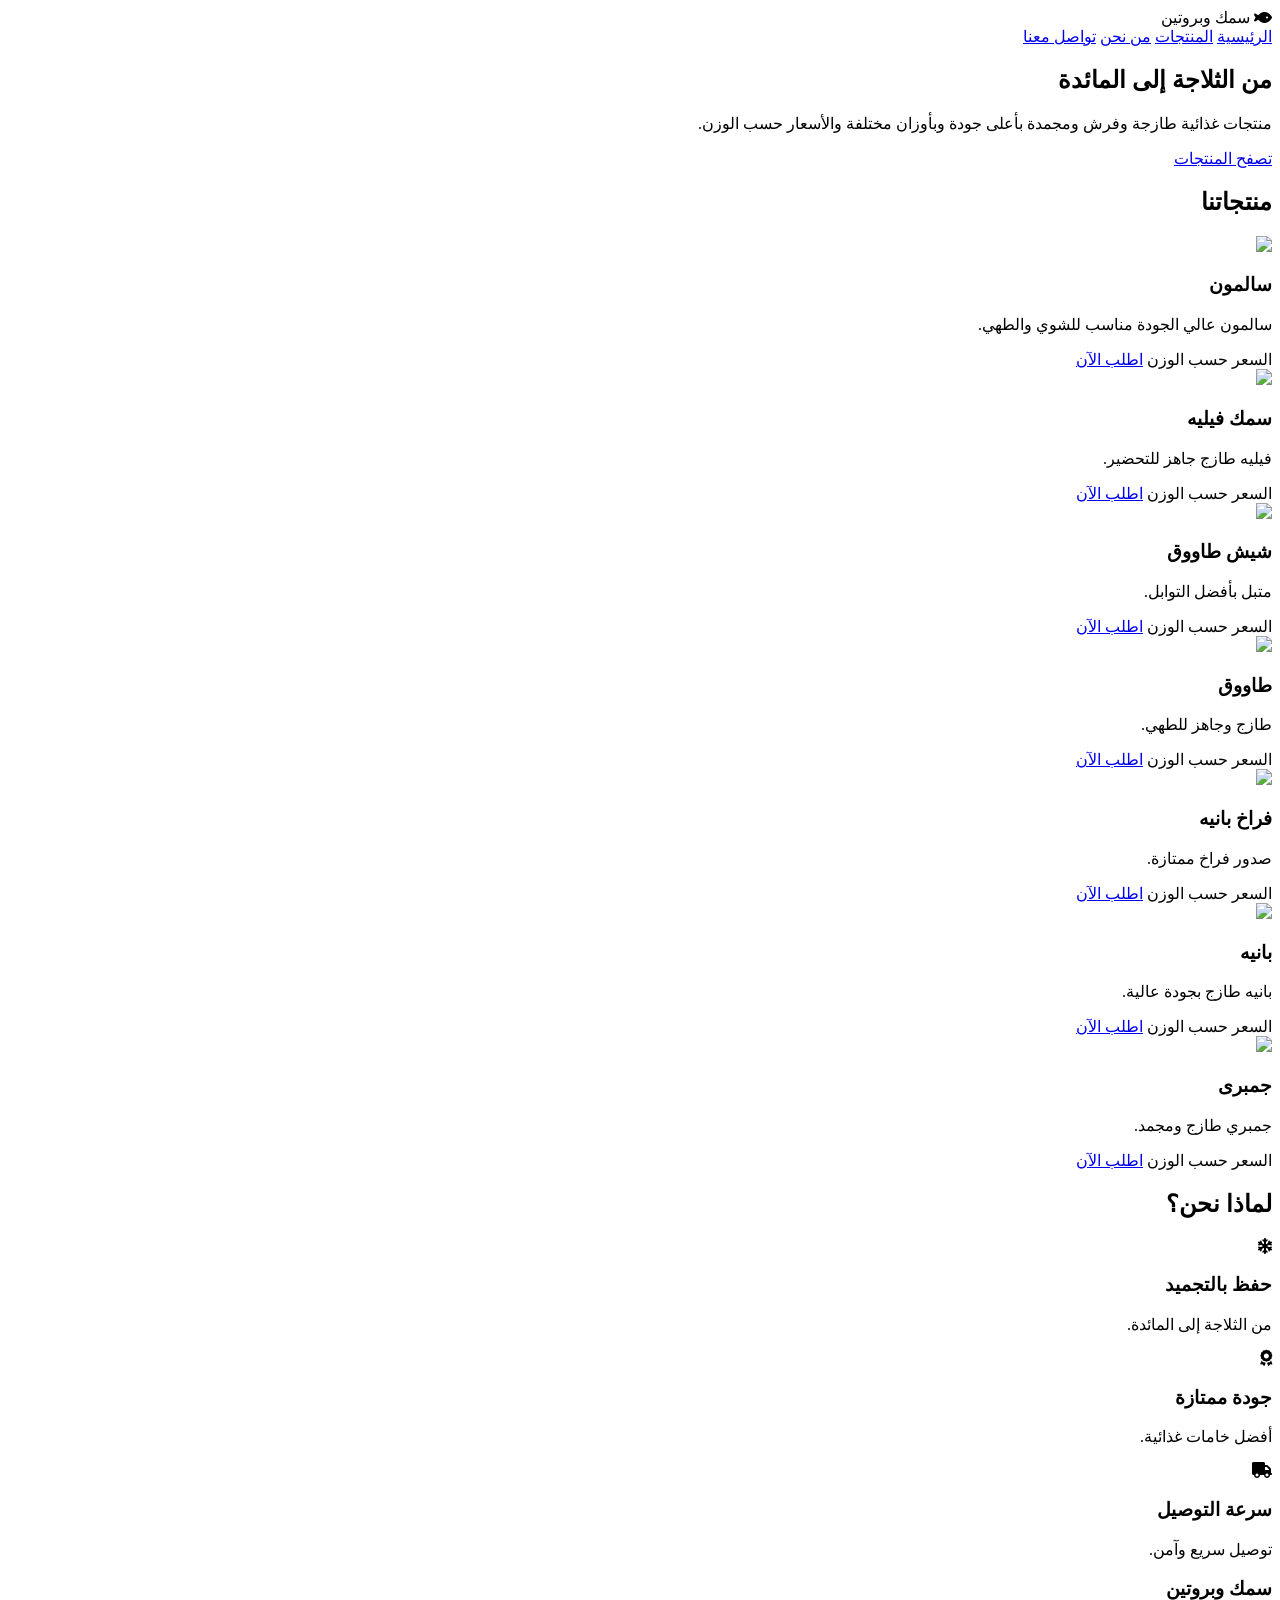
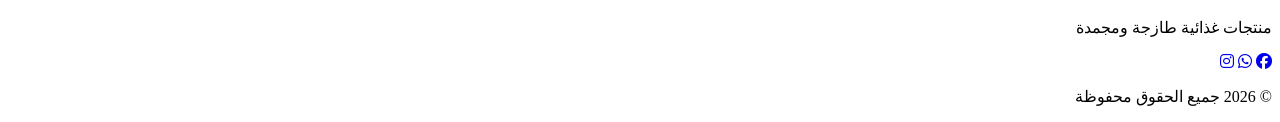
==== index.html @ 117f7e2b "Rename Index.html to index.html" ====
<!DOCTYPE html>
<html lang="ar" dir="rtl">

<head>
    <meta charset="UTF-8">
    <meta name="viewport" content="width=device-width, initial-scale=1.0">
    <title>سمك وبروتين</title>

    <link rel="stylesheet" href="style.css">

    <link rel="preconnect" href="https://fonts.googleapis.com">
    <link href="https://fonts.googleapis.com/css2?family=Cairo:wght@300;400;600;700;800&display=swap" rel="stylesheet">

    <link rel="stylesheet"
        href="https://cdnjs.cloudflare.com/ajax/libs/font-awesome/6.6.0/css/all.min.css">
</head>

<body>

    <!-- Header -->

    <header>

        <div class="logo">
            <i class="fa-solid fa-fish"></i>
            <span>سمك وبروتين</span>
        </div>

        <nav>

            <a href="#">الرئيسية</a>

            <a href="#products">المنتجات</a>

            <a href="#about">من نحن</a>

            <a href="#contact">تواصل معنا</a>

        </nav>

    </header>


    <!-- Hero -->

    <section class="hero">

        <div class="overlay">

            <h1>من الثلاجة إلى المائدة</h1>

            <p>

                منتجات غذائية طازجة وفرش ومجمدة بأعلى جودة
                وبأوزان مختلفة والأسعار حسب الوزن.

            </p>

            <a href="#products" class="btn">

                تصفح المنتجات

            </a>

        </div>

    </section>



    <!-- Products -->

    <section class="products" id="products">

        <h2>

            منتجاتنا

        </h2>

        <div class="cards">

            <div class="card">

                <img src="images/سالمون.jpg">

                <h3>سالمون</h3>

                <p>

                    سالمون عالي الجودة مناسب للشوي والطهي.

                </p>

                <span>السعر حسب الوزن</span>

                <a href="#" class="order">

                    اطلب الآن

                </a>

            </div>

            <div class="card">

                <img src="images/سمك فيليه.jpg">

                <h3>سمك فيليه</h3>

                <p>

                    فيليه طازج جاهز للتحضير.

                </p>

                <span>السعر حسب الوزن</span>

                <a href="#" class="order">

                    اطلب الآن

                </a>

            </div>

            <div class="card">

                <img src="images/شيش طاووق.jpg">

                <h3>شيش طاووق</h3>

                <p>

                    متبل بأفضل التوابل.

                </p>

                <span>السعر حسب الوزن</span>

                <a href="#" class="order">

                    اطلب الآن

                </a>

            </div>

            <div class="card">

                <img src="images/طاووق.jpg">

                <h3>طاووق</h3>

                <p>

                    طازج وجاهز للطهي.

                </p>

                <span>السعر حسب الوزن</span>

                <a href="#" class="order">

                    اطلب الآن

                </a>

            </div>

            <div class="card">

                <img src="images/فراخ بانيه.jpg">

                <h3>فراخ بانيه</h3>

                <p>

                    صدور فراخ ممتازة.

                </p>

                <span>السعر حسب الوزن</span>

                <a href="#" class="order">

                    اطلب الآن

                </a>

            </div>

            <div class="card">

                <img src="images/بانيه.jpg">

                <h3>بانيه</h3>

                <p>

                    بانيه طازج بجودة عالية.

                </p>

                <span>السعر حسب الوزن</span>

                <a href="#" class="order">

                    اطلب الآن

                </a>

            </div>

            <div class="card">

                <img src="images/جمبرى.jpg">

                <h3>جمبرى</h3>

                <p>

                    جمبري طازج ومجمد.

                </p>

                <span>السعر حسب الوزن</span>

                <a href="#" class="order">

                    اطلب الآن

                </a>

            </div>

        </div>

    </section>


    <!-- About -->

    <section id="about" class="about">

        <h2>

            لماذا نحن؟

        </h2>

        <div class="features">

            <div>

                <i class="fa-solid fa-snowflake"></i>

                <h3>

                    حفظ بالتجميد

                </h3>

                <p>

                    من الثلاجة إلى المائدة.

                </p>

            </div>

            <div>

                <i class="fa-solid fa-award"></i>

                <h3>

                    جودة ممتازة

                </h3>

                <p>

                    أفضل خامات غذائية.

                </p>

            </div>

            <div>

                <i class="fa-solid fa-truck"></i>

                <h3>

                    سرعة التوصيل

                </h3>

                <p>

                    توصيل سريع وآمن.

                </p>

            </div>

        </div>

    </section>



    <!-- Footer -->

    <footer id="contact">

        <h3>

            سمك وبروتين

        </h3>

        <p>

            منتجات غذائية طازجة ومجمدة

        </p>

        <div class="social">

            <a href="#"><i class="fab fa-facebook"></i></a>

            <a href="#"><i class="fab fa-whatsapp"></i></a>

            <a href="#"><i class="fab fa-instagram"></i></a>

        </div>

        <p>

            © 2026 جميع الحقوق محفوظة

        </p>

    </footer>

    <script src="script.js"></script>

</body>

</html>
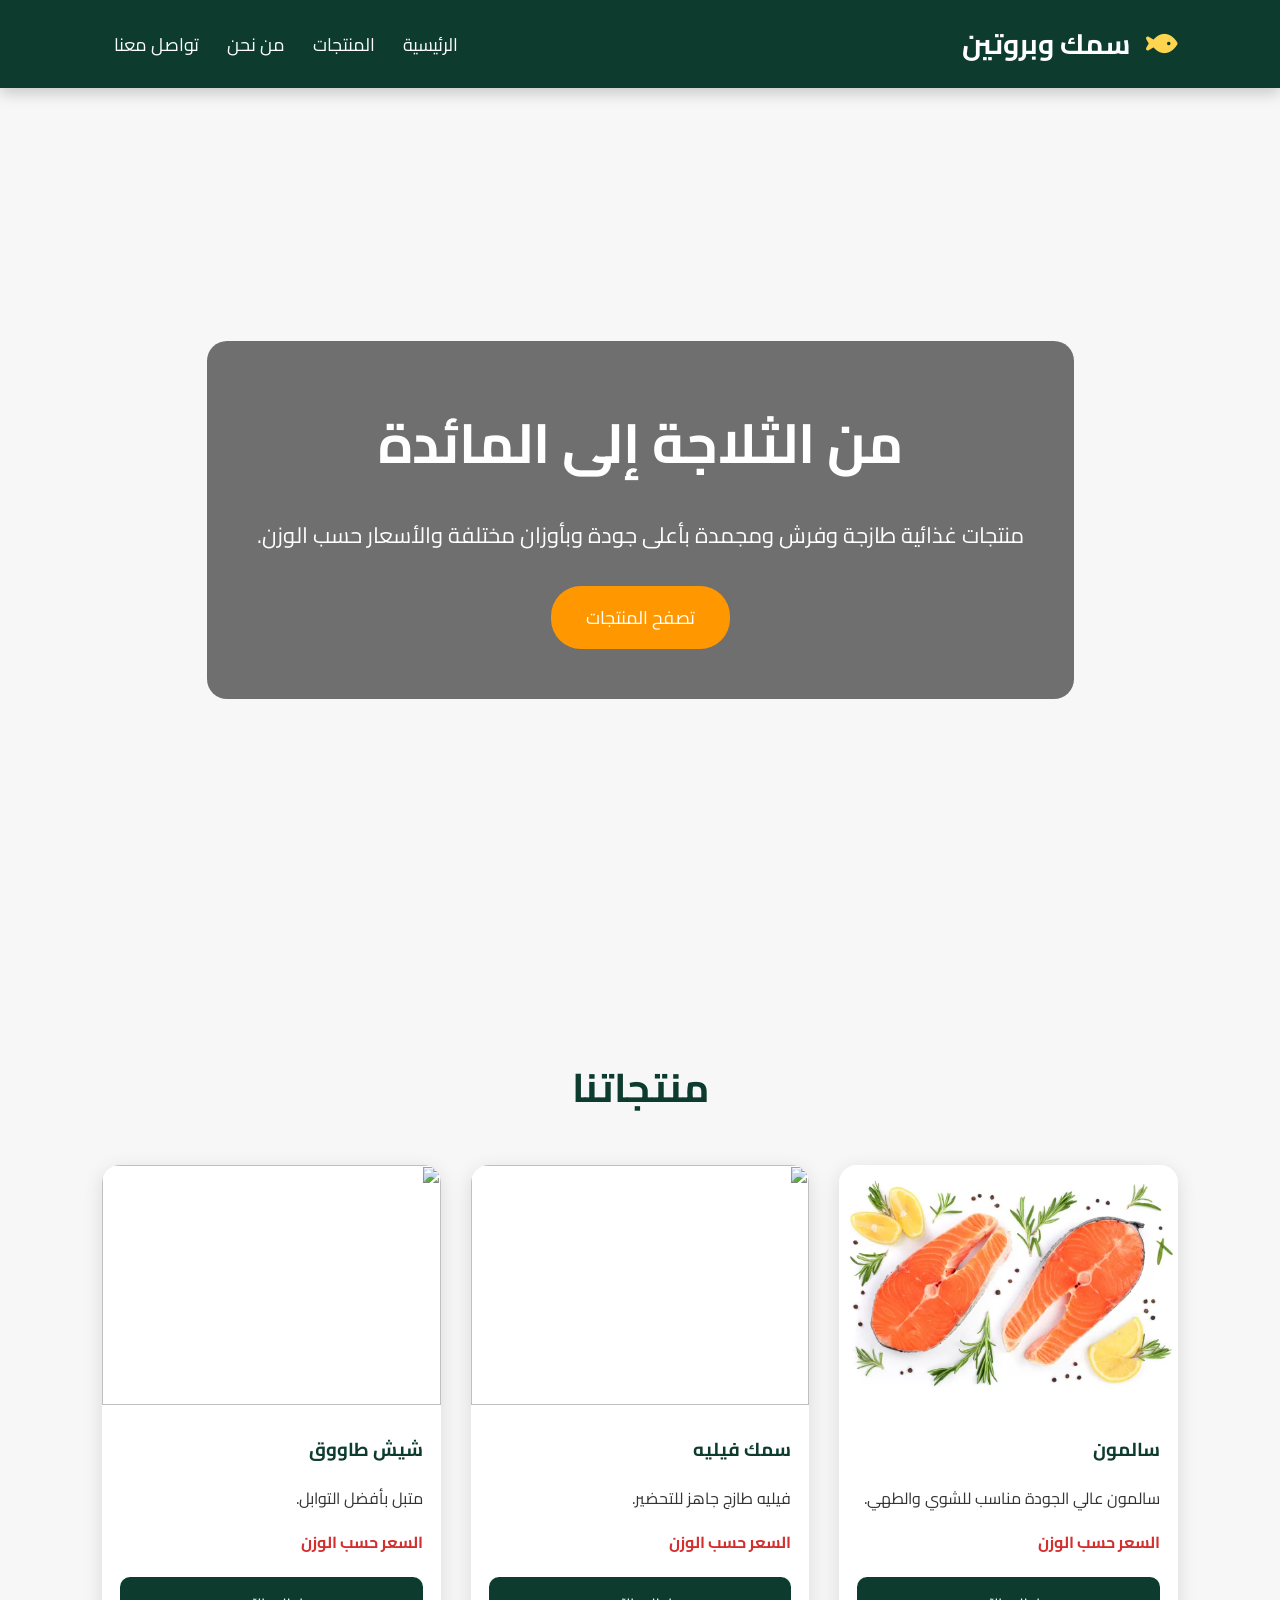
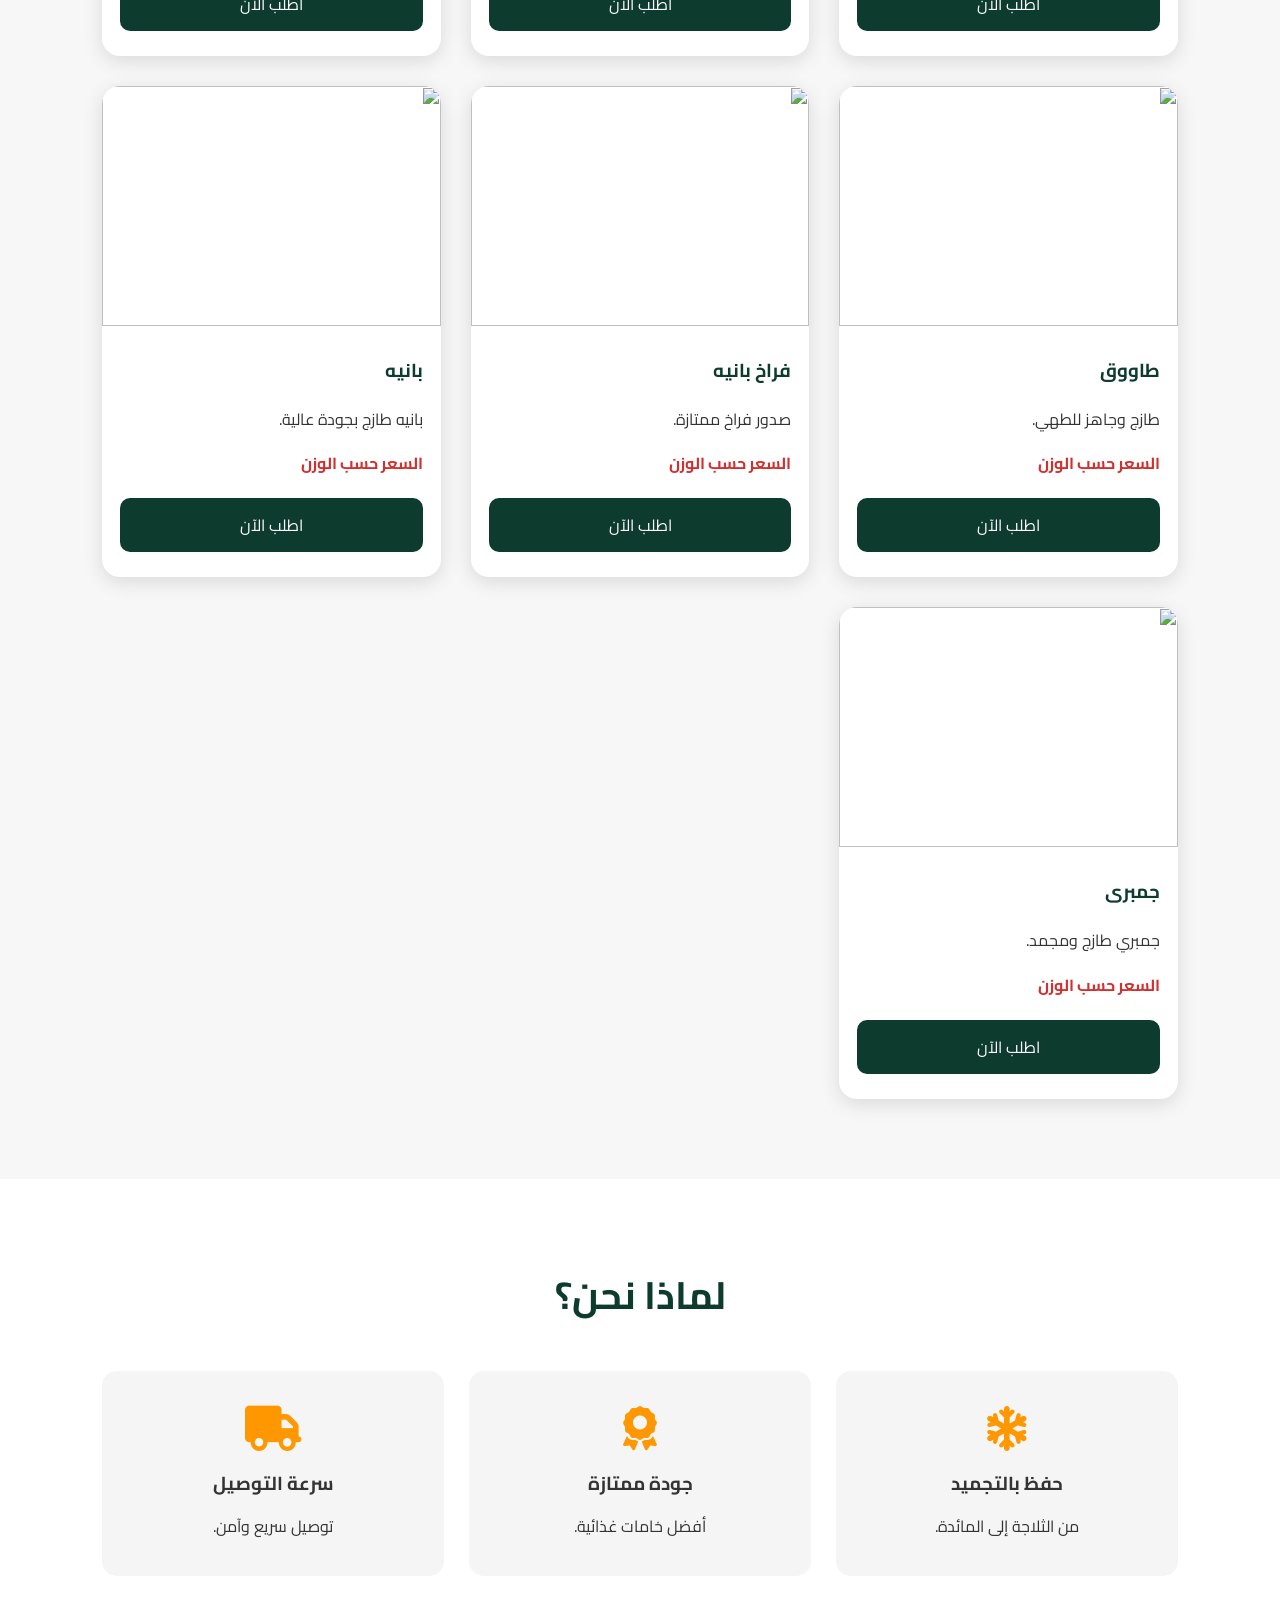
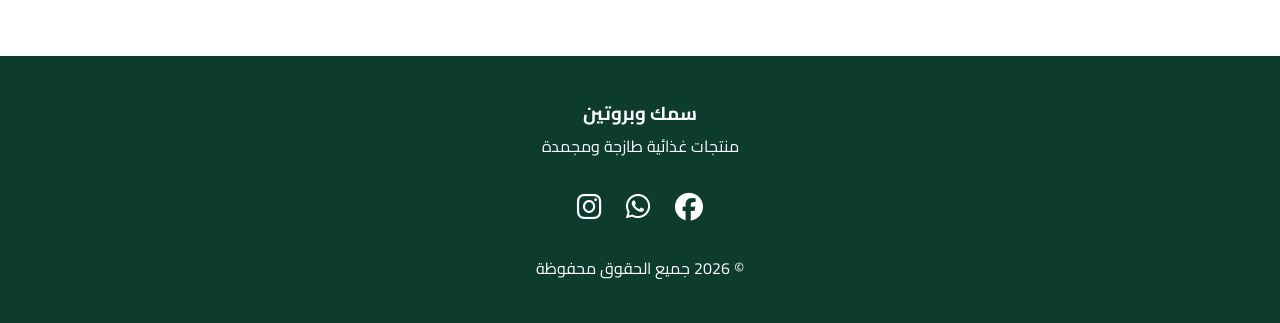
==== commit a287d671: "Update index.html" ====
--- a/index.html
+++ b/index.html
@@ -82,7 +82,7 @@
 
             <div class="card">
 
-                <img src="images/سالمون.jpg">
+               <img src="salmon.webp" alt="سالمون">
 
                 <h3>سالمون</h3>
 
--- a/style.css
+++ b/style.css
@@ -0,0 +1,255 @@
+/* ===== Google Font ===== */
+*{
+    margin:0;
+    padding:0;
+    box-sizing:border-box;
+    scroll-behavior:smooth;
+}
+
+body{
+    font-family:'Cairo',sans-serif;
+    background:#f7f7f7;
+    color:#333;
+}
+
+/* Header */
+
+header{
+    position:fixed;
+    top:0;
+    right:0;
+    width:100%;
+    background:#0d3b2e;
+    color:#fff;
+    display:flex;
+    justify-content:space-between;
+    align-items:center;
+    padding:18px 8%;
+    z-index:1000;
+    box-shadow:0 5px 15px rgba(0,0,0,.2);
+}
+
+.logo{
+    font-size:28px;
+    font-weight:bold;
+}
+
+.logo i{
+    color:#FFD54F;
+    margin-left:10px;
+}
+
+nav a{
+    color:#fff;
+    text-decoration:none;
+    margin:0 12px;
+    transition:.3s;
+    font-size:18px;
+}
+
+nav a:hover{
+    color:#FFD54F;
+}
+
+/* Hero */
+
+.hero{
+    height:100vh;
+    background:url("images/banner.jpg") center center/cover no-repeat;
+    display:flex;
+    justify-content:center;
+    align-items:center;
+    text-align:center;
+    margin-top:70px;
+}
+
+.overlay{
+    background:rgba(0,0,0,.55);
+    padding:50px;
+    border-radius:20px;
+    color:white;
+}
+
+.overlay h1{
+    font-size:55px;
+    margin-bottom:20px;
+}
+
+.overlay p{
+    font-size:22px;
+    margin-bottom:30px;
+}
+
+.btn{
+    display:inline-block;
+    background:#ff9800;
+    color:#fff;
+    text-decoration:none;
+    padding:15px 35px;
+    border-radius:30px;
+    font-size:18px;
+    transition:.3s;
+}
+
+.btn:hover{
+    background:#e68900;
+}
+
+/* Products */
+
+.products{
+    padding:80px 8%;
+}
+
+.products h2{
+    text-align:center;
+    font-size:40px;
+    color:#0d3b2e;
+    margin-bottom:40px;
+}
+
+.cards{
+    display:grid;
+    grid-template-columns:repeat(auto-fit,minmax(270px,1fr));
+    gap:30px;
+}
+
+.card{
+    background:#fff;
+    border-radius:18px;
+    overflow:hidden;
+    box-shadow:0 5px 20px rgba(0,0,0,.12);
+    transition:.4s;
+}
+
+.card:hover{
+    transform:translateY(-10px);
+}
+
+.card img{
+    width:100%;
+    height:240px;
+    object-fit:cover;
+}
+
+.card h3{
+    margin:18px;
+    color:#0d3b2e;
+}
+
+.card p{
+    margin:0 18px 15px;
+    line-height:1.7;
+}
+
+.card span{
+    display:block;
+    color:#d32f2f;
+    font-weight:bold;
+    margin:0 18px 20px;
+}
+
+.order{
+    display:block;
+    margin:0 18px 25px;
+    background:#0d3b2e;
+    color:#fff;
+    text-align:center;
+    padding:12px;
+    border-radius:10px;
+    text-decoration:none;
+    transition:.3s;
+}
+
+.order:hover{
+    background:#145942;
+}
+
+/* About */
+
+.about{
+    background:#ffffff;
+    padding:80px 8%;
+}
+
+.about h2{
+    text-align:center;
+    color:#0d3b2e;
+    font-size:38px;
+    margin-bottom:40px;
+}
+
+.features{
+    display:grid;
+    grid-template-columns:repeat(auto-fit,minmax(250px,1fr));
+    gap:25px;
+}
+
+.features div{
+    background:#f5f5f5;
+    padding:35px;
+    border-radius:15px;
+    text-align:center;
+}
+
+.features i{
+    font-size:45px;
+    color:#ff9800;
+    margin-bottom:15px;
+}
+
+.features h3{
+    margin-bottom:10px;
+}
+
+/* Footer */
+
+footer{
+    background:#0d3b2e;
+    color:white;
+    text-align:center;
+    padding:40px 20px;
+}
+
+.social{
+    margin:20px 0;
+}
+
+.social a{
+    color:white;
+    font-size:28px;
+    margin:0 10px;
+    transition:.3s;
+}
+
+.social a:hover{
+    color:#FFD54F;
+}
+
+/* Responsive */
+
+@media(max-width:768px){
+
+header{
+    flex-direction:column;
+    gap:15px;
+}
+
+.overlay h1{
+    font-size:34px;
+}
+
+.overlay p{
+    font-size:18px;
+}
+
+nav{
+    text-align:center;
+}
+
+nav a{
+    display:inline-block;
+    margin:8px;
+}
+
+}
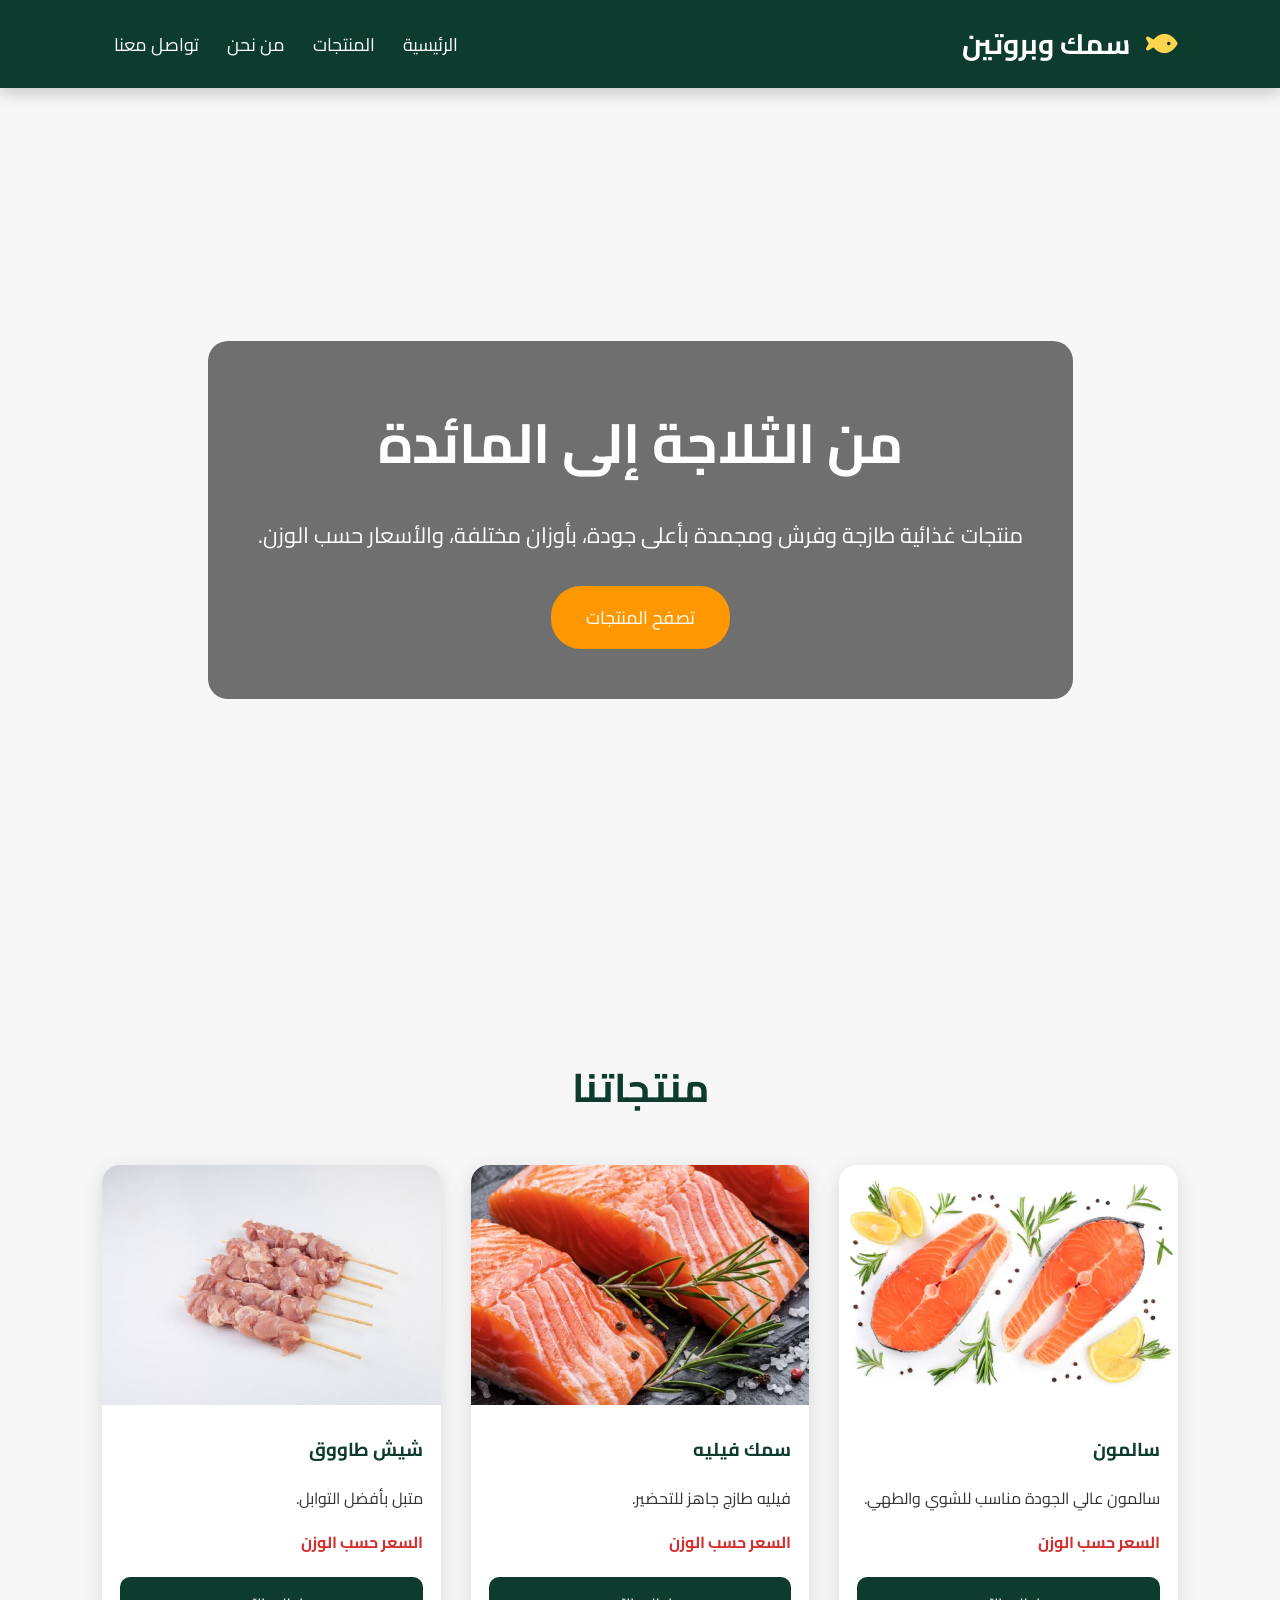
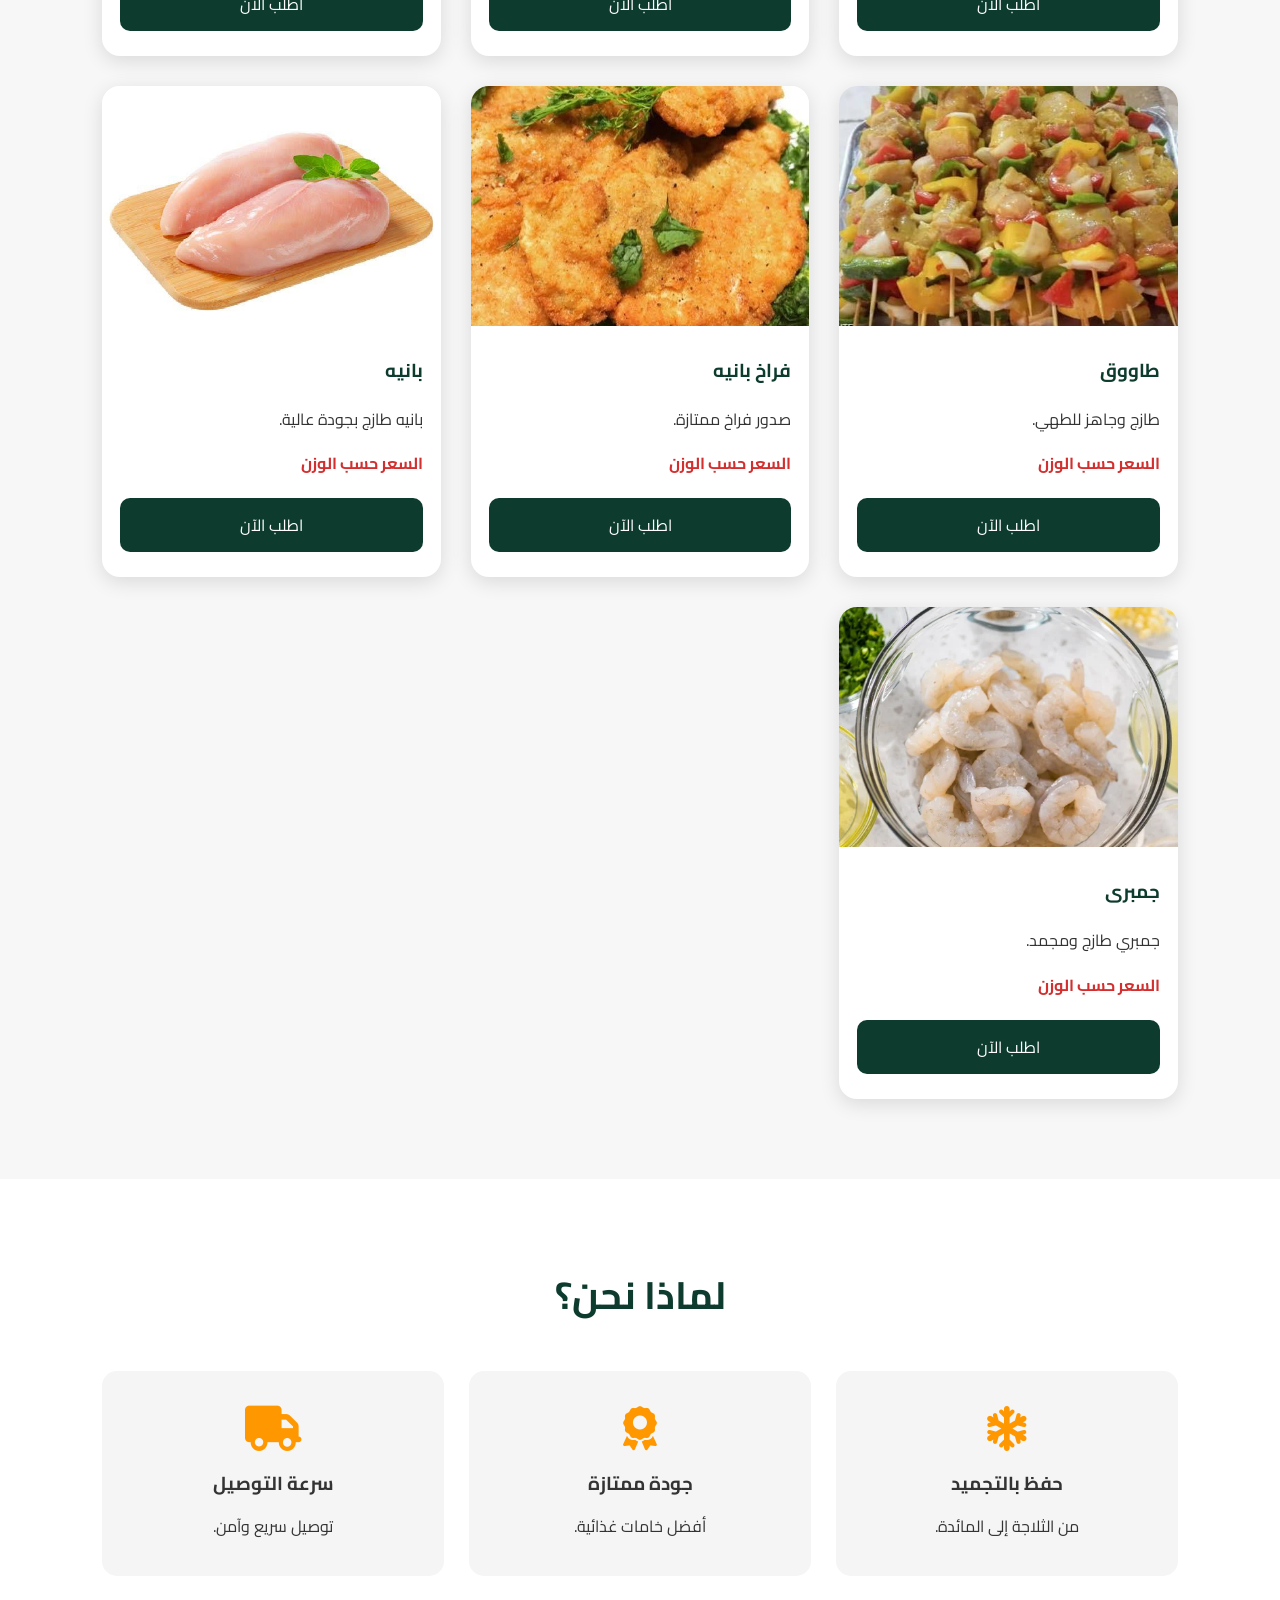
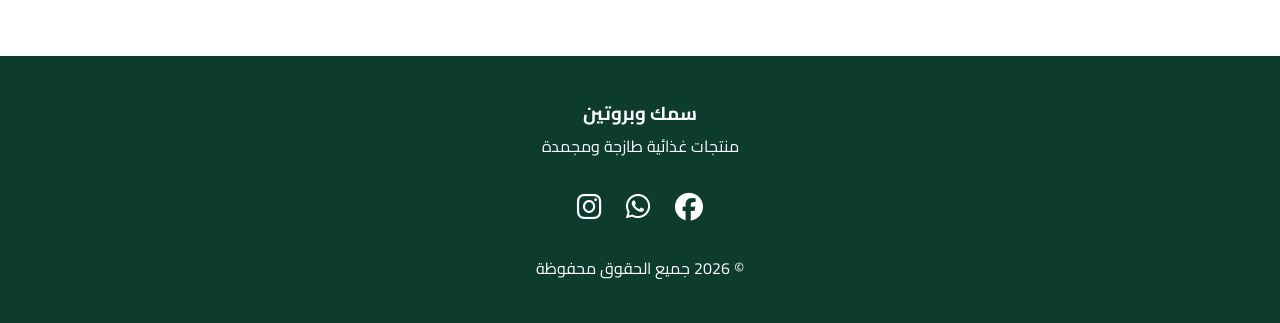
==== commit 9c0db4cb: "Rename Index.html.txt to index.html" ====
--- a/index.html
+++ b/index.html
@@ -17,336 +17,152 @@
 
 <body>
 
-    <!-- Header -->
+<header>
 
-    <header>
+    <div class="logo">
+        <i class="fa-solid fa-fish"></i>
+        <span>سمك وبروتين</span>
+    </div>
 
-        <div class="logo">
-            <i class="fa-solid fa-fish"></i>
-            <span>سمك وبروتين</span>
+    <nav>
+        <a href="#">الرئيسية</a>
+        <a href="#products">المنتجات</a>
+        <a href="#about">من نحن</a>
+        <a href="#contact">تواصل معنا</a>
+    </nav>
+
+</header>
+
+<section class="hero">
+
+    <div class="overlay">
+
+        <h1>من الثلاجة إلى المائدة</h1>
+
+        <p>
+            منتجات غذائية طازجة وفرش ومجمدة بأعلى جودة،
+            بأوزان مختلفة، والأسعار حسب الوزن.
+        </p>
+
+        <a href="#products" class="btn">
+            تصفح المنتجات
+        </a>
+
+    </div>
+
+</section>
+
+<section class="products" id="products">
+
+    <h2>منتجاتنا</h2>
+
+    <div class="cards">
+
+        <div class="card">
+            <img src="salmon.webp" alt="سالمون">
+            <h3>سالمون</h3>
+            <p>سالمون عالي الجودة مناسب للشوي والطهي.</p>
+            <span>السعر حسب الوزن</span>
+            <a href="#" class="order">اطلب الآن</a>
         </div>
 
-        <nav>
-
-            <a href="#">الرئيسية</a>
-
-            <a href="#products">المنتجات</a>
-
-            <a href="#about">من نحن</a>
-
-            <a href="#contact">تواصل معنا</a>
-
-        </nav>
-
-    </header>
-
-
-    <!-- Hero -->
-
-    <section class="hero">
-
-        <div class="overlay">
-
-            <h1>من الثلاجة إلى المائدة</h1>
-
-            <p>
-
-                منتجات غذائية طازجة وفرش ومجمدة بأعلى جودة
-                وبأوزان مختلفة والأسعار حسب الوزن.
-
-            </p>
-
-            <a href="#products" class="btn">
-
-                تصفح المنتجات
-
-            </a>
-
+        <div class="card">
+            <img src="fish-fillet.webp" alt="سمك فيليه">
+            <h3>سمك فيليه</h3>
+            <p>فيليه طازج جاهز للتحضير.</p>
+            <span>السعر حسب الوزن</span>
+            <a href="#" class="order">اطلب الآن</a>
         </div>
 
-    </section>
-
-
-
-    <!-- Products -->
-
-    <section class="products" id="products">
-
-        <h2>
-
-            منتجاتنا
-
-        </h2>
-
-        <div class="cards">
-
-            <div class="card">
-
-               <img src="salmon.webp" alt="سالمون">
-
-                <h3>سالمون</h3>
-
-                <p>
-
-                    سالمون عالي الجودة مناسب للشوي والطهي.
-
-                </p>
-
-                <span>السعر حسب الوزن</span>
-
-                <a href="#" class="order">
-
-                    اطلب الآن
-
-                </a>
-
-            </div>
-
-            <div class="card">
-
-                <img src="images/سمك فيليه.jpg">
-
-                <h3>سمك فيليه</h3>
-
-                <p>
-
-                    فيليه طازج جاهز للتحضير.
-
-                </p>
-
-                <span>السعر حسب الوزن</span>
-
-                <a href="#" class="order">
-
-                    اطلب الآن
-
-                </a>
-
-            </div>
-
-            <div class="card">
-
-                <img src="images/شيش طاووق.jpg">
-
-                <h3>شيش طاووق</h3>
-
-                <p>
-
-                    متبل بأفضل التوابل.
-
-                </p>
-
-                <span>السعر حسب الوزن</span>
-
-                <a href="#" class="order">
-
-                    اطلب الآن
-
-                </a>
-
-            </div>
-
-            <div class="card">
-
-                <img src="images/طاووق.jpg">
-
-                <h3>طاووق</h3>
-
-                <p>
-
-                    طازج وجاهز للطهي.
-
-                </p>
-
-                <span>السعر حسب الوزن</span>
-
-                <a href="#" class="order">
-
-                    اطلب الآن
-
-                </a>
-
-            </div>
-
-            <div class="card">
-
-                <img src="images/فراخ بانيه.jpg">
-
-                <h3>فراخ بانيه</h3>
-
-                <p>
-
-                    صدور فراخ ممتازة.
-
-                </p>
-
-                <span>السعر حسب الوزن</span>
-
-                <a href="#" class="order">
-
-                    اطلب الآن
-
-                </a>
-
-            </div>
-
-            <div class="card">
-
-                <img src="images/بانيه.jpg">
-
-                <h3>بانيه</h3>
-
-                <p>
-
-                    بانيه طازج بجودة عالية.
-
-                </p>
-
-                <span>السعر حسب الوزن</span>
-
-                <a href="#" class="order">
-
-                    اطلب الآن
-
-                </a>
-
-            </div>
-
-            <div class="card">
-
-                <img src="images/جمبرى.jpg">
-
-                <h3>جمبرى</h3>
-
-                <p>
-
-                    جمبري طازج ومجمد.
-
-                </p>
-
-                <span>السعر حسب الوزن</span>
-
-                <a href="#" class="order">
-
-                    اطلب الآن
-
-                </a>
-
-            </div>
-
+        <div class="card">
+            <img src="shish-tawook.jpg" alt="شيش طاووق">
+            <h3>شيش طاووق</h3>
+            <p>متبل بأفضل التوابل.</p>
+            <span>السعر حسب الوزن</span>
+            <a href="#" class="order">اطلب الآن</a>
         </div>
 
-    </section>
-
-
-    <!-- About -->
-
-    <section id="about" class="about">
-
-        <h2>
-
-            لماذا نحن؟
-
-        </h2>
-
-        <div class="features">
-
-            <div>
-
-                <i class="fa-solid fa-snowflake"></i>
-
-                <h3>
-
-                    حفظ بالتجميد
-
-                </h3>
-
-                <p>
-
-                    من الثلاجة إلى المائدة.
-
-                </p>
-
-            </div>
-
-            <div>
-
-                <i class="fa-solid fa-award"></i>
-
-                <h3>
-
-                    جودة ممتازة
-
-                </h3>
-
-                <p>
-
-                    أفضل خامات غذائية.
-
-                </p>
-
-            </div>
-
-            <div>
-
-                <i class="fa-solid fa-truck"></i>
-
-                <h3>
-
-                    سرعة التوصيل
-
-                </h3>
-
-                <p>
-
-                    توصيل سريع وآمن.
-
-                </p>
-
-            </div>
-
+        <div class="card">
+            <img src="tawook.jpeg" alt="طاووق">
+            <h3>طاووق</h3>
+            <p>طازج وجاهز للطهي.</p>
+            <span>السعر حسب الوزن</span>
+            <a href="#" class="order">اطلب الآن</a>
         </div>
 
-    </section>
-
-
-
-    <!-- Footer -->
-
-    <footer id="contact">
-
-        <h3>
-
-            سمك وبروتين
-
-        </h3>
-
-        <p>
-
-            منتجات غذائية طازجة ومجمدة
-
-        </p>
-
-        <div class="social">
-
-            <a href="#"><i class="fab fa-facebook"></i></a>
-
-            <a href="#"><i class="fab fa-whatsapp"></i></a>
-
-            <a href="#"><i class="fab fa-instagram"></i></a>
-
+        <div class="card">
+            <img src="chicken-pane.jpeg" alt="فراخ بانيه">
+            <h3>فراخ بانيه</h3>
+            <p>صدور فراخ ممتازة.</p>
+            <span>السعر حسب الوزن</span>
+            <a href="#" class="order">اطلب الآن</a>
         </div>
 
-        <p>
+        <div class="card">
+            <img src="pane.jpeg" alt="بانيه">
+            <h3>بانيه</h3>
+            <p>بانيه طازج بجودة عالية.</p>
+            <span>السعر حسب الوزن</span>
+            <a href="#" class="order">اطلب الآن</a>
+        </div>
 
-            © 2026 جميع الحقوق محفوظة
+        <div class="card">
+            <img src="shrimp.webp" alt="جمبرى">
+            <h3>جمبرى</h3>
+            <p>جمبري طازج ومجمد.</p>
+            <span>السعر حسب الوزن</span>
+            <a href="#" class="order">اطلب الآن</a>
+        </div>
 
-        </p>
+    </div>
 
-    </footer>
+</section>
 
-    <script src="script.js"></script>
+<section id="about" class="about">
+
+    <h2>لماذا نحن؟</h2>
+
+    <div class="features">
+
+        <div>
+            <i class="fa-solid fa-snowflake"></i>
+            <h3>حفظ بالتجميد</h3>
+            <p>من الثلاجة إلى المائدة.</p>
+        </div>
+
+        <div>
+            <i class="fa-solid fa-award"></i>
+            <h3>جودة ممتازة</h3>
+            <p>أفضل خامات غذائية.</p>
+        </div>
+
+        <div>
+            <i class="fa-solid fa-truck"></i>
+            <h3>سرعة التوصيل</h3>
+            <p>توصيل سريع وآمن.</p>
+        </div>
+
+    </div>
+
+</section>
+
+<footer id="contact">
+
+    <h3>سمك وبروتين</h3>
+
+    <p>منتجات غذائية طازجة ومجمدة</p>
+
+    <div class="social">
+        <a href="#"><i class="fab fa-facebook"></i></a>
+        <a href="#"><i class="fab fa-whatsapp"></i></a>
+        <a href="#"><i class="fab fa-instagram"></i></a>
+    </div>
+
+    <p>© 2026 جميع الحقوق محفوظة</p>
+
+</footer>
+
+<script src="script.js"></script>
 
 </body>
-
 </html>
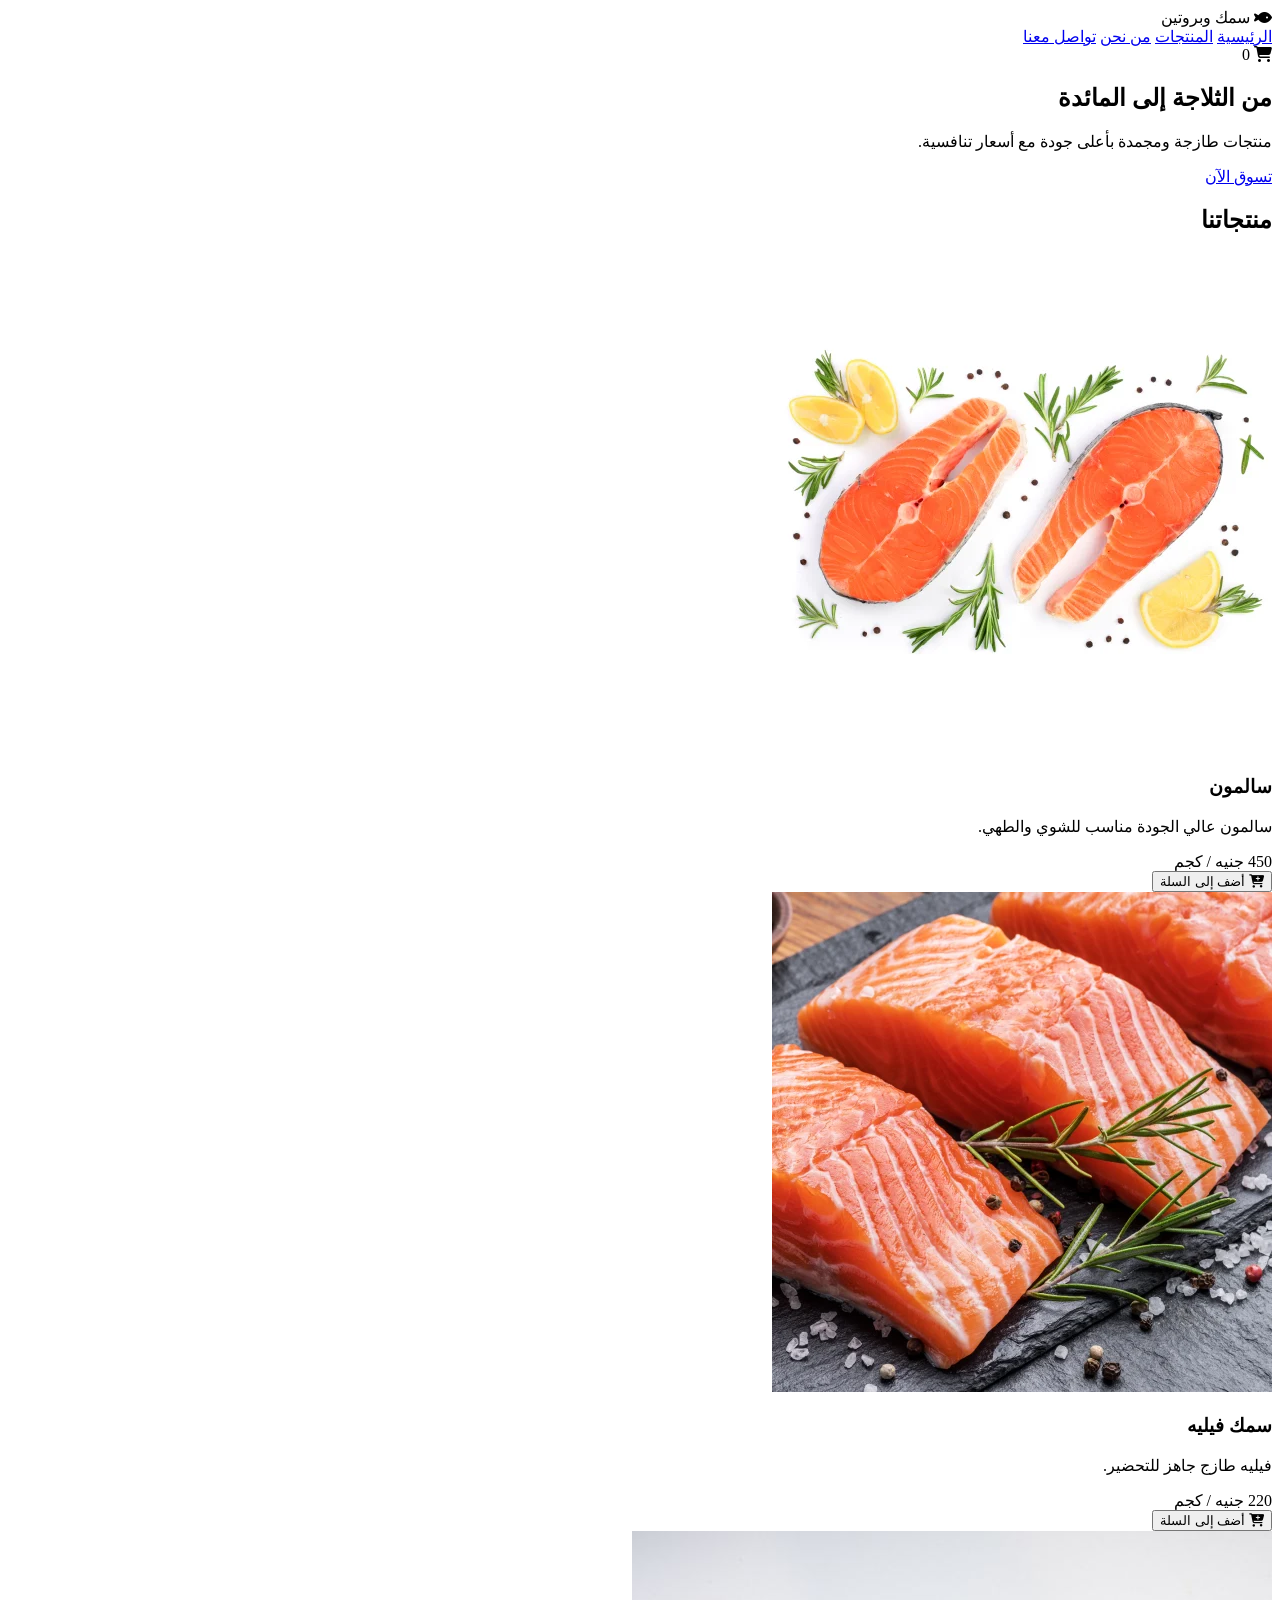
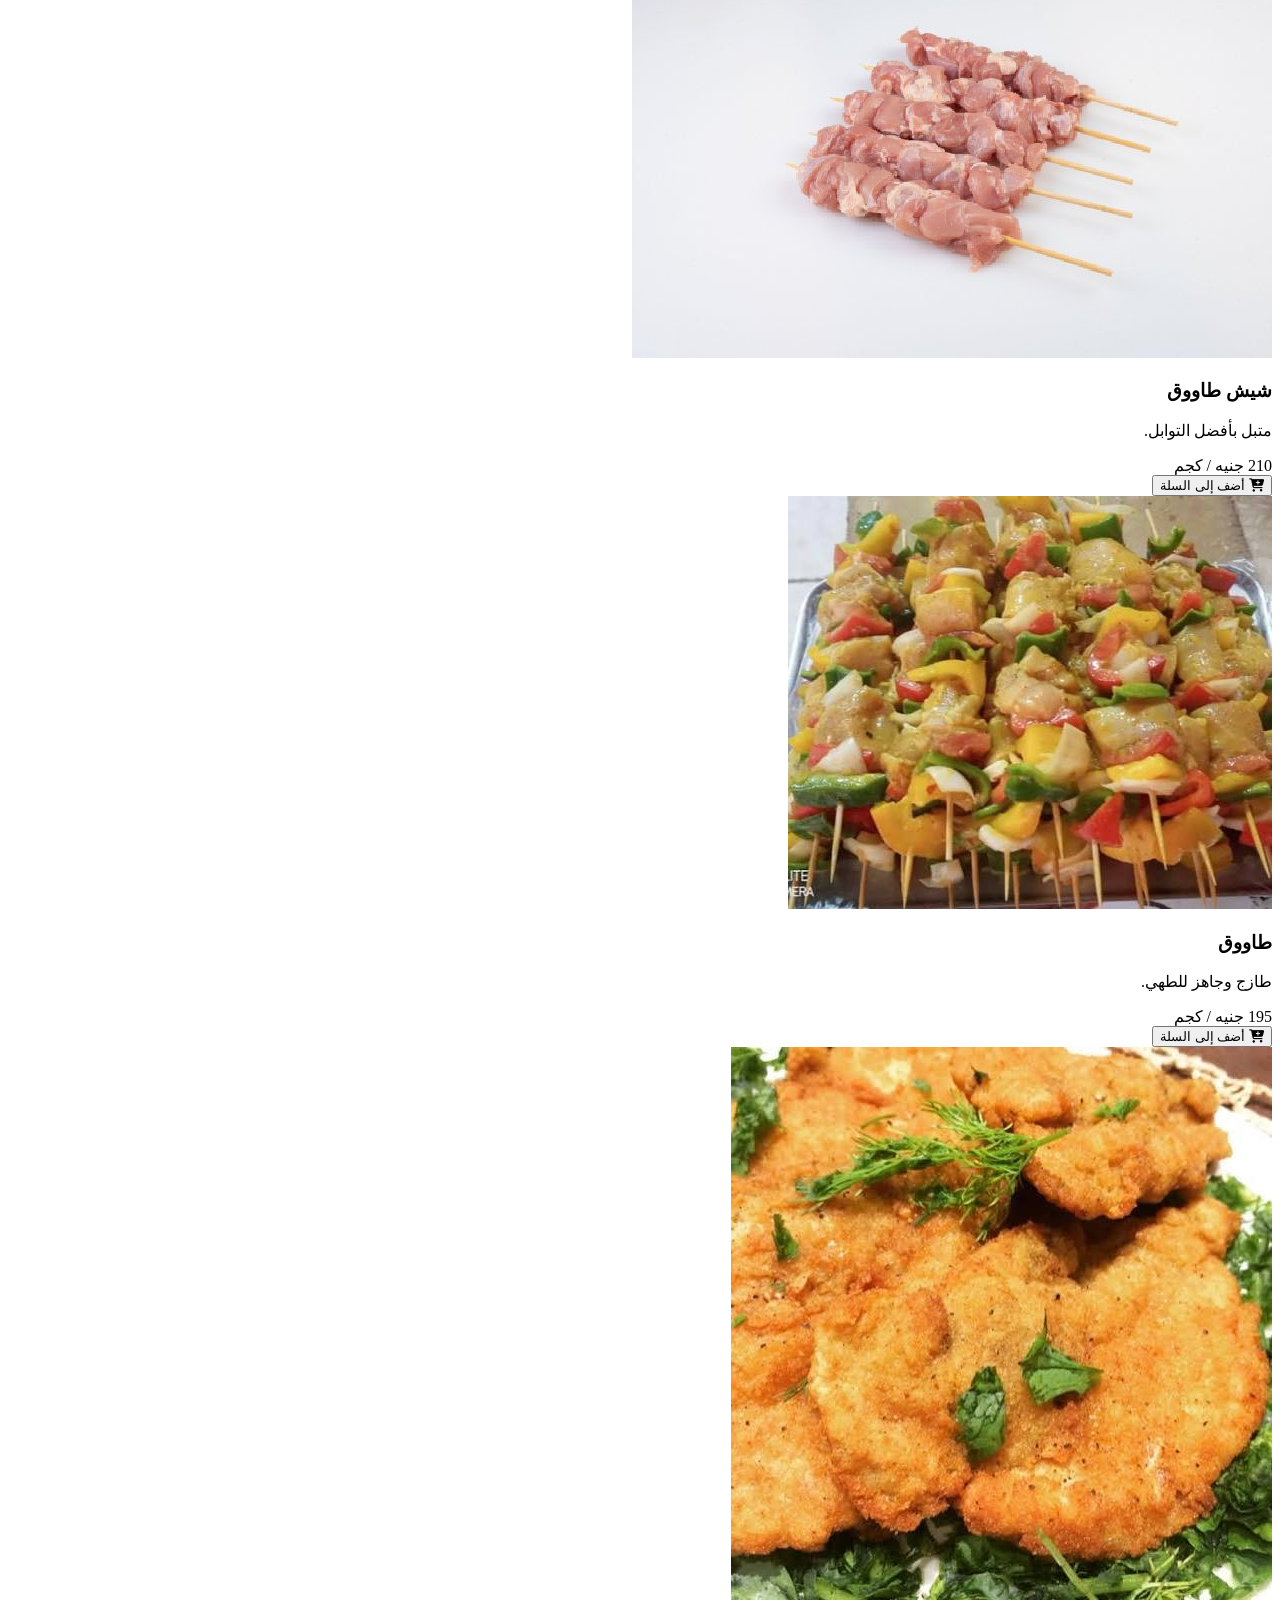
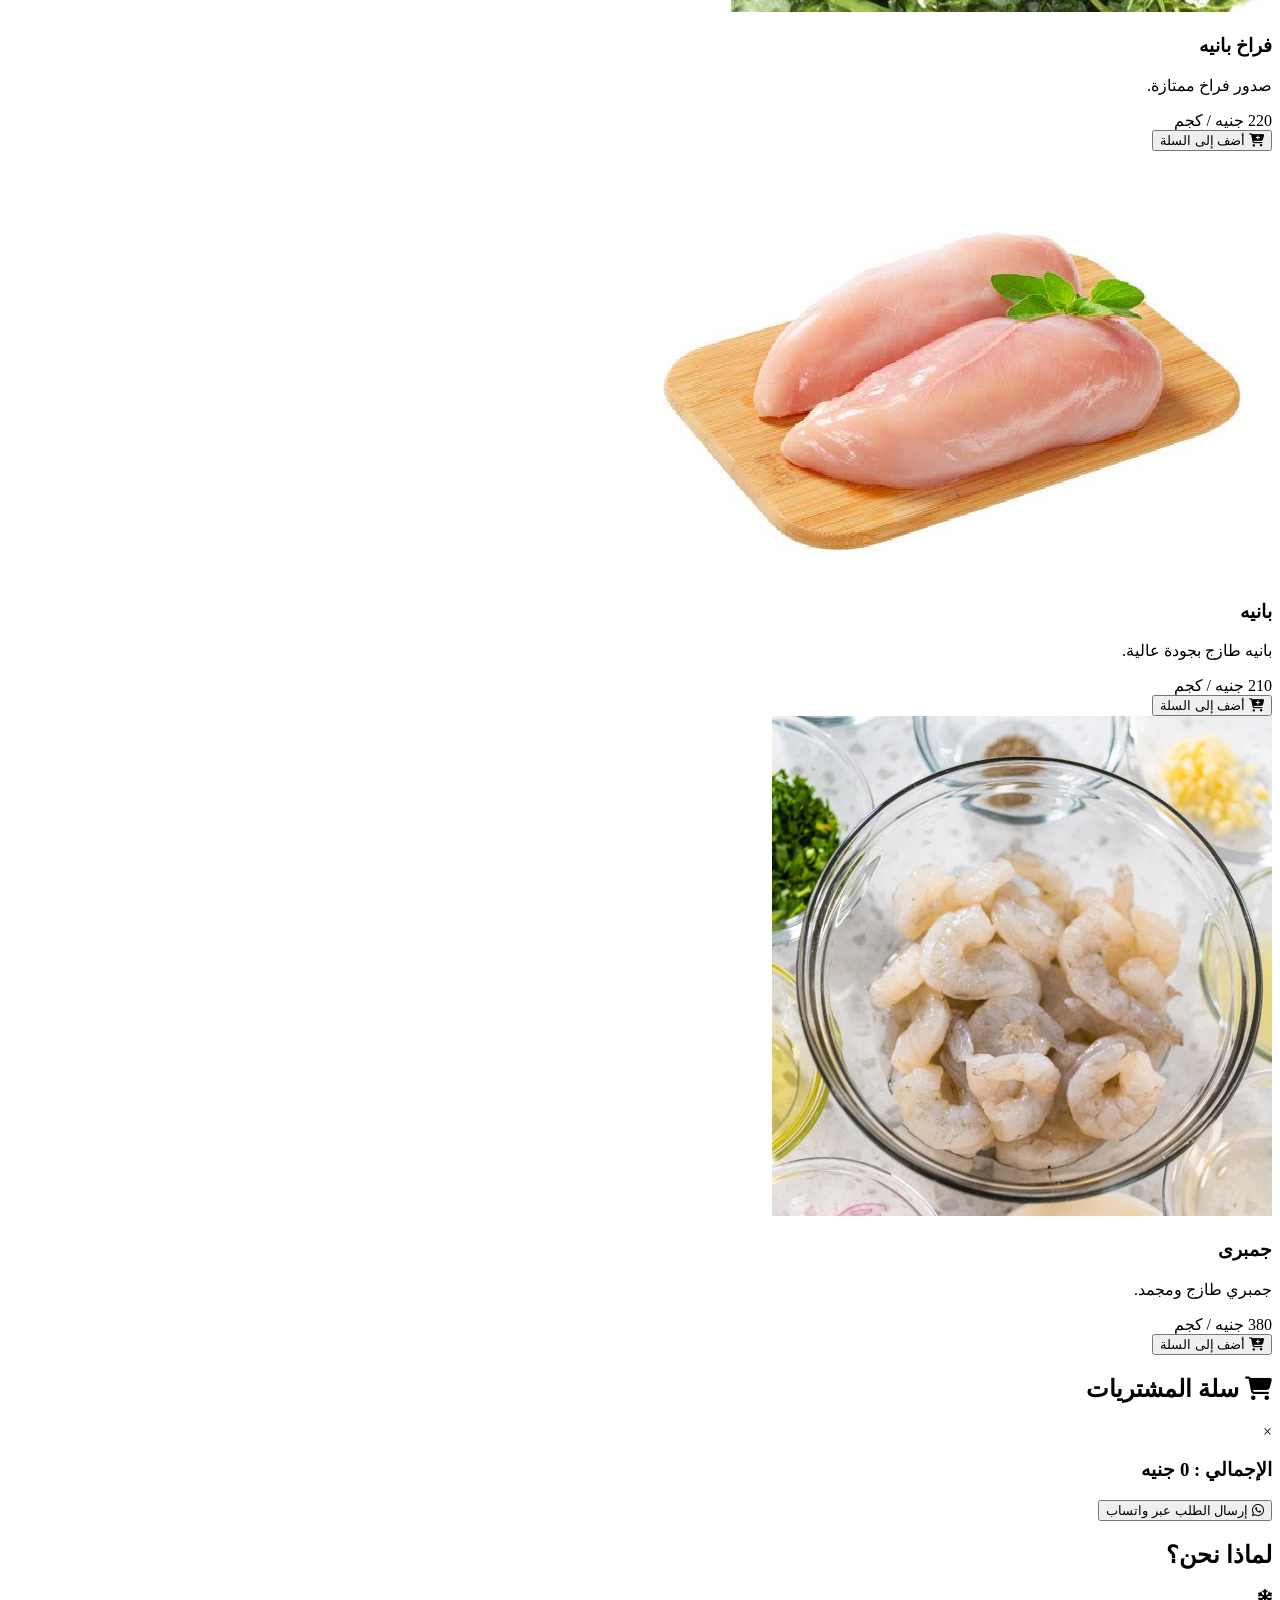
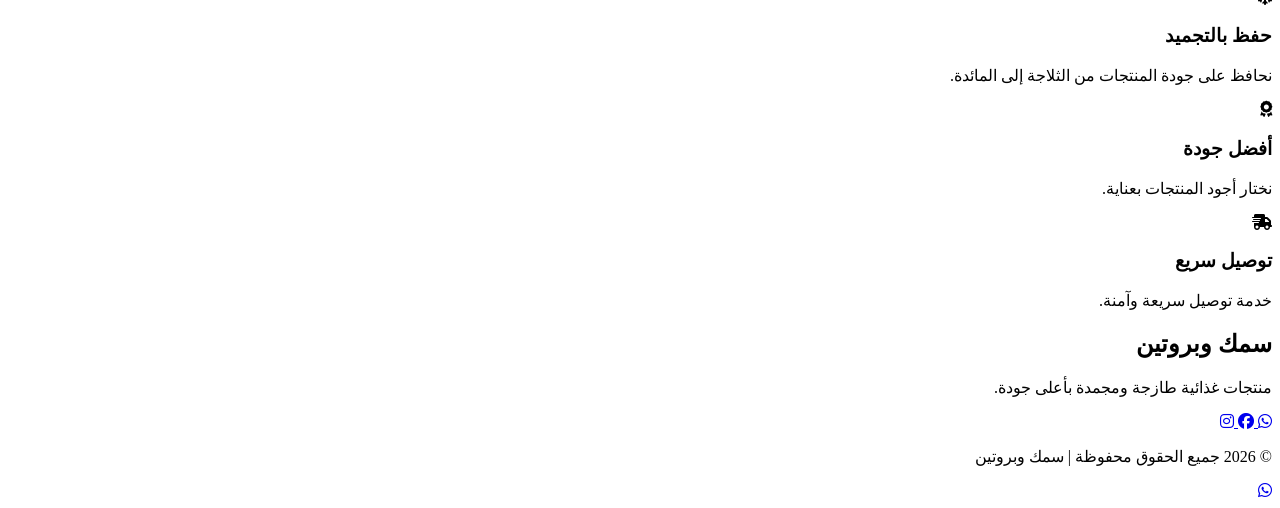
==== commit 52c605b0: "Rename index.html.txt to index.html" ====
--- a/index.html
+++ b/index.html
@@ -9,7 +9,7 @@
     <link rel="stylesheet" href="style.css">
 
     <link rel="preconnect" href="https://fonts.googleapis.com">
-    <link href="https://fonts.googleapis.com/css2?family=Cairo:wght@300;400;600;700;800&display=swap" rel="stylesheet">
+    <link href="https://fonts.googleapis.com/css2?family=Cairo:wght@400;600;700;800&display=swap" rel="stylesheet">
 
     <link rel="stylesheet"
         href="https://cdnjs.cloudflare.com/ajax/libs/font-awesome/6.6.0/css/all.min.css">
@@ -31,6 +31,11 @@
         <a href="#contact">تواصل معنا</a>
     </nav>
 
+    <div class="cart-icon" onclick="toggleCart()">
+        <i class="fa-solid fa-cart-shopping"></i>
+        <span id="cart-count">0</span>
+    </div>
+
 </header>
 
 <section class="hero">
@@ -40,19 +45,18 @@
         <h1>من الثلاجة إلى المائدة</h1>
 
         <p>
-            منتجات غذائية طازجة وفرش ومجمدة بأعلى جودة،
-            بأوزان مختلفة، والأسعار حسب الوزن.
+            منتجات طازجة ومجمدة بأعلى جودة مع أسعار تنافسية.
         </p>
 
         <a href="#products" class="btn">
-            تصفح المنتجات
+            تسوق الآن
         </a>
 
     </div>
 
 </section>
 
-<section class="products" id="products">
+<section id="products" class="products">
 
     <h2>منتجاتنا</h2>
 
@@ -62,61 +66,153 @@
             <img src="salmon.webp" alt="سالمون">
             <h3>سالمون</h3>
             <p>سالمون عالي الجودة مناسب للشوي والطهي.</p>
-            <span>السعر حسب الوزن</span>
-            <a href="#" class="order">اطلب الآن</a>
+
+            <div class="price">
+                450 جنيه / كجم
+            </div>
+
+            <button onclick="addToCart('سالمون',450)">
+                <i class="fa-solid fa-cart-plus"></i>
+                أضف إلى السلة
+            </button>
         </div>
 
         <div class="card">
             <img src="fish-fillet.webp" alt="سمك فيليه">
             <h3>سمك فيليه</h3>
             <p>فيليه طازج جاهز للتحضير.</p>
-            <span>السعر حسب الوزن</span>
-            <a href="#" class="order">اطلب الآن</a>
+
+            <div class="price">
+                220 جنيه / كجم
+            </div>
+
+            <button onclick="addToCart('سمك فيليه',220)">
+                <i class="fa-solid fa-cart-plus"></i>
+                أضف إلى السلة
+            </button>
         </div>
 
         <div class="card">
             <img src="shish-tawook.jpg" alt="شيش طاووق">
             <h3>شيش طاووق</h3>
             <p>متبل بأفضل التوابل.</p>
-            <span>السعر حسب الوزن</span>
-            <a href="#" class="order">اطلب الآن</a>
+
+            <div class="price">
+                210 جنيه / كجم
+            </div>
+
+            <button onclick="addToCart('شيش طاووق',210)">
+                <i class="fa-solid fa-cart-plus"></i>
+                أضف إلى السلة
+            </button>
         </div>
 
         <div class="card">
             <img src="tawook.jpeg" alt="طاووق">
             <h3>طاووق</h3>
             <p>طازج وجاهز للطهي.</p>
-            <span>السعر حسب الوزن</span>
-            <a href="#" class="order">اطلب الآن</a>
+
+            <div class="price">
+                195 جنيه / كجم
+            </div>
+
+            <button onclick="addToCart('طاووق',195)">
+                <i class="fa-solid fa-cart-plus"></i>
+                أضف إلى السلة
+            </button>
         </div>
 
         <div class="card">
             <img src="chicken-pane.jpeg" alt="فراخ بانيه">
             <h3>فراخ بانيه</h3>
             <p>صدور فراخ ممتازة.</p>
-            <span>السعر حسب الوزن</span>
-            <a href="#" class="order">اطلب الآن</a>
+
+            <div class="price">
+                220 جنيه / كجم
+            </div>
+
+            <button onclick="addToCart('فراخ بانيه',220)">
+                <i class="fa-solid fa-cart-plus"></i>
+                أضف إلى السلة
+            </button>
         </div>
 
         <div class="card">
             <img src="pane.jpeg" alt="بانيه">
             <h3>بانيه</h3>
             <p>بانيه طازج بجودة عالية.</p>
-            <span>السعر حسب الوزن</span>
-            <a href="#" class="order">اطلب الآن</a>
+
+            <div class="price">
+                210 جنيه / كجم
+            </div>
+
+            <button onclick="addToCart('بانيه',210)">
+                <i class="fa-solid fa-cart-plus"></i>
+                أضف إلى السلة
+            </button>
         </div>
 
         <div class="card">
             <img src="shrimp.webp" alt="جمبرى">
             <h3>جمبرى</h3>
             <p>جمبري طازج ومجمد.</p>
-            <span>السعر حسب الوزن</span>
-            <a href="#" class="order">اطلب الآن</a>
+
+            <div class="price">
+                380 جنيه / كجم
+            </div>
+
+            <button onclick="addToCart('جمبرى',380)">
+                <i class="fa-solid fa-cart-plus"></i>
+                أضف إلى السلة
+            </button>
         </div>
 
     </div>
 
 </section>
+<!-- Shopping Cart -->
+
+<div id="cart" class="cart">
+
+    <div class="cart-header">
+
+        <h2>
+            <i class="fa-solid fa-cart-shopping"></i>
+            سلة المشتريات
+        </h2>
+
+        <span class="close-cart" onclick="toggleCart()">&times;</span>
+
+    </div>
+
+    <div id="cart-items" class="cart-items">
+
+        <!-- سيتم إنشاء المنتجات تلقائياً بواسطة JavaScript -->
+
+    </div>
+
+    <div class="cart-footer">
+
+        <h3>
+
+            الإجمالي :
+            <span id="total-price">0</span>
+            جنيه
+
+        </h3>
+
+        <button id="checkoutBtn" class="whatsapp-btn">
+
+            <i class="fab fa-whatsapp"></i>
+
+            إرسال الطلب عبر واتساب
+
+        </button>
+
+    </div>
+
+</div>
+<!-- About -->
 
 <section id="about" class="about">
 
@@ -124,43 +220,107 @@
 
     <div class="features">
 
-        <div>
+        <div class="feature">
+
             <i class="fa-solid fa-snowflake"></i>
+
             <h3>حفظ بالتجميد</h3>
-            <p>من الثلاجة إلى المائدة.</p>
-        </div>
-
-        <div>
+
+            <p>
+
+                نحافظ على جودة المنتجات من الثلاجة إلى المائدة.
+
+            </p>
+
+        </div>
+
+        <div class="feature">
+
             <i class="fa-solid fa-award"></i>
-            <h3>جودة ممتازة</h3>
-            <p>أفضل خامات غذائية.</p>
-        </div>
-
-        <div>
-            <i class="fa-solid fa-truck"></i>
-            <h3>سرعة التوصيل</h3>
-            <p>توصيل سريع وآمن.</p>
+
+            <h3>أفضل جودة</h3>
+
+            <p>
+
+                نختار أجود المنتجات بعناية.
+
+            </p>
+
+        </div>
+
+        <div class="feature">
+
+            <i class="fa-solid fa-truck-fast"></i>
+
+            <h3>توصيل سريع</h3>
+
+            <p>
+
+                خدمة توصيل سريعة وآمنة.
+
+            </p>
+
         </div>
 
     </div>
 
 </section>
 
+<!-- Contact -->
+
 <footer id="contact">
 
-    <h3>سمك وبروتين</h3>
-
-    <p>منتجات غذائية طازجة ومجمدة</p>
+    <h2>
+
+        سمك وبروتين
+
+    </h2>
+
+    <p>
+
+        منتجات غذائية طازجة ومجمدة بأعلى جودة.
+
+    </p>
 
     <div class="social">
-        <a href="#"><i class="fab fa-facebook"></i></a>
-        <a href="#"><i class="fab fa-whatsapp"></i></a>
-        <a href="#"><i class="fab fa-instagram"></i></a>
-    </div>
-
-    <p>© 2026 جميع الحقوق محفوظة</p>
+
+        <a href="https://wa.me/201159866529" target="_blank">
+
+            <i class="fab fa-whatsapp"></i>
+
+        </a>
+
+        <a href="#">
+
+            <i class="fab fa-facebook"></i>
+
+        </a>
+
+        <a href="#">
+
+            <i class="fab fa-instagram"></i>
+
+        </a>
+
+    </div>
+
+    <p class="copyright">
+
+        © 2026 جميع الحقوق محفوظة | سمك وبروتين
+
+    </p>
 
 </footer>
+
+<!-- Floating WhatsApp -->
+
+<a href="https://wa.me/201159866529"
+   target="_blank"
+   class="floating-whatsapp">
+
+    <i class="fab fa-whatsapp"></i>
+
+</a>
 
 <script src="script.js"></script>
 
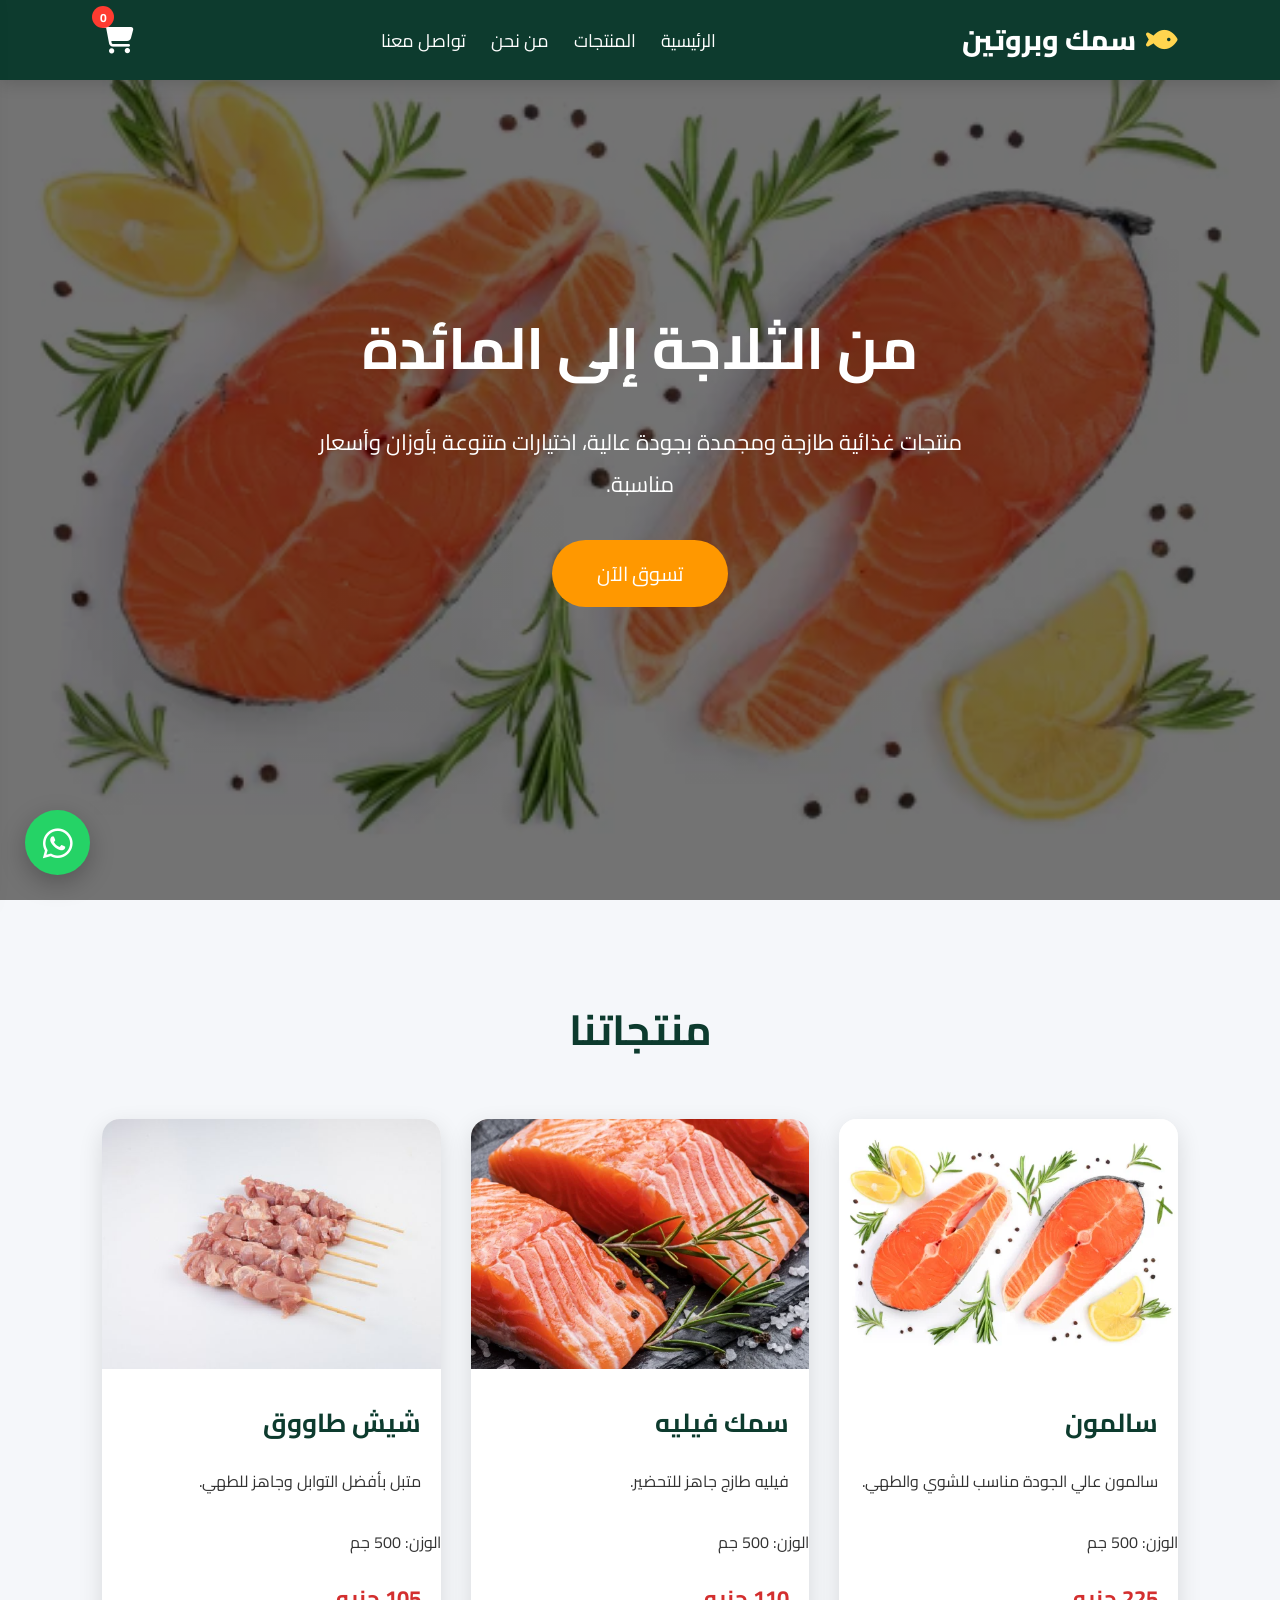
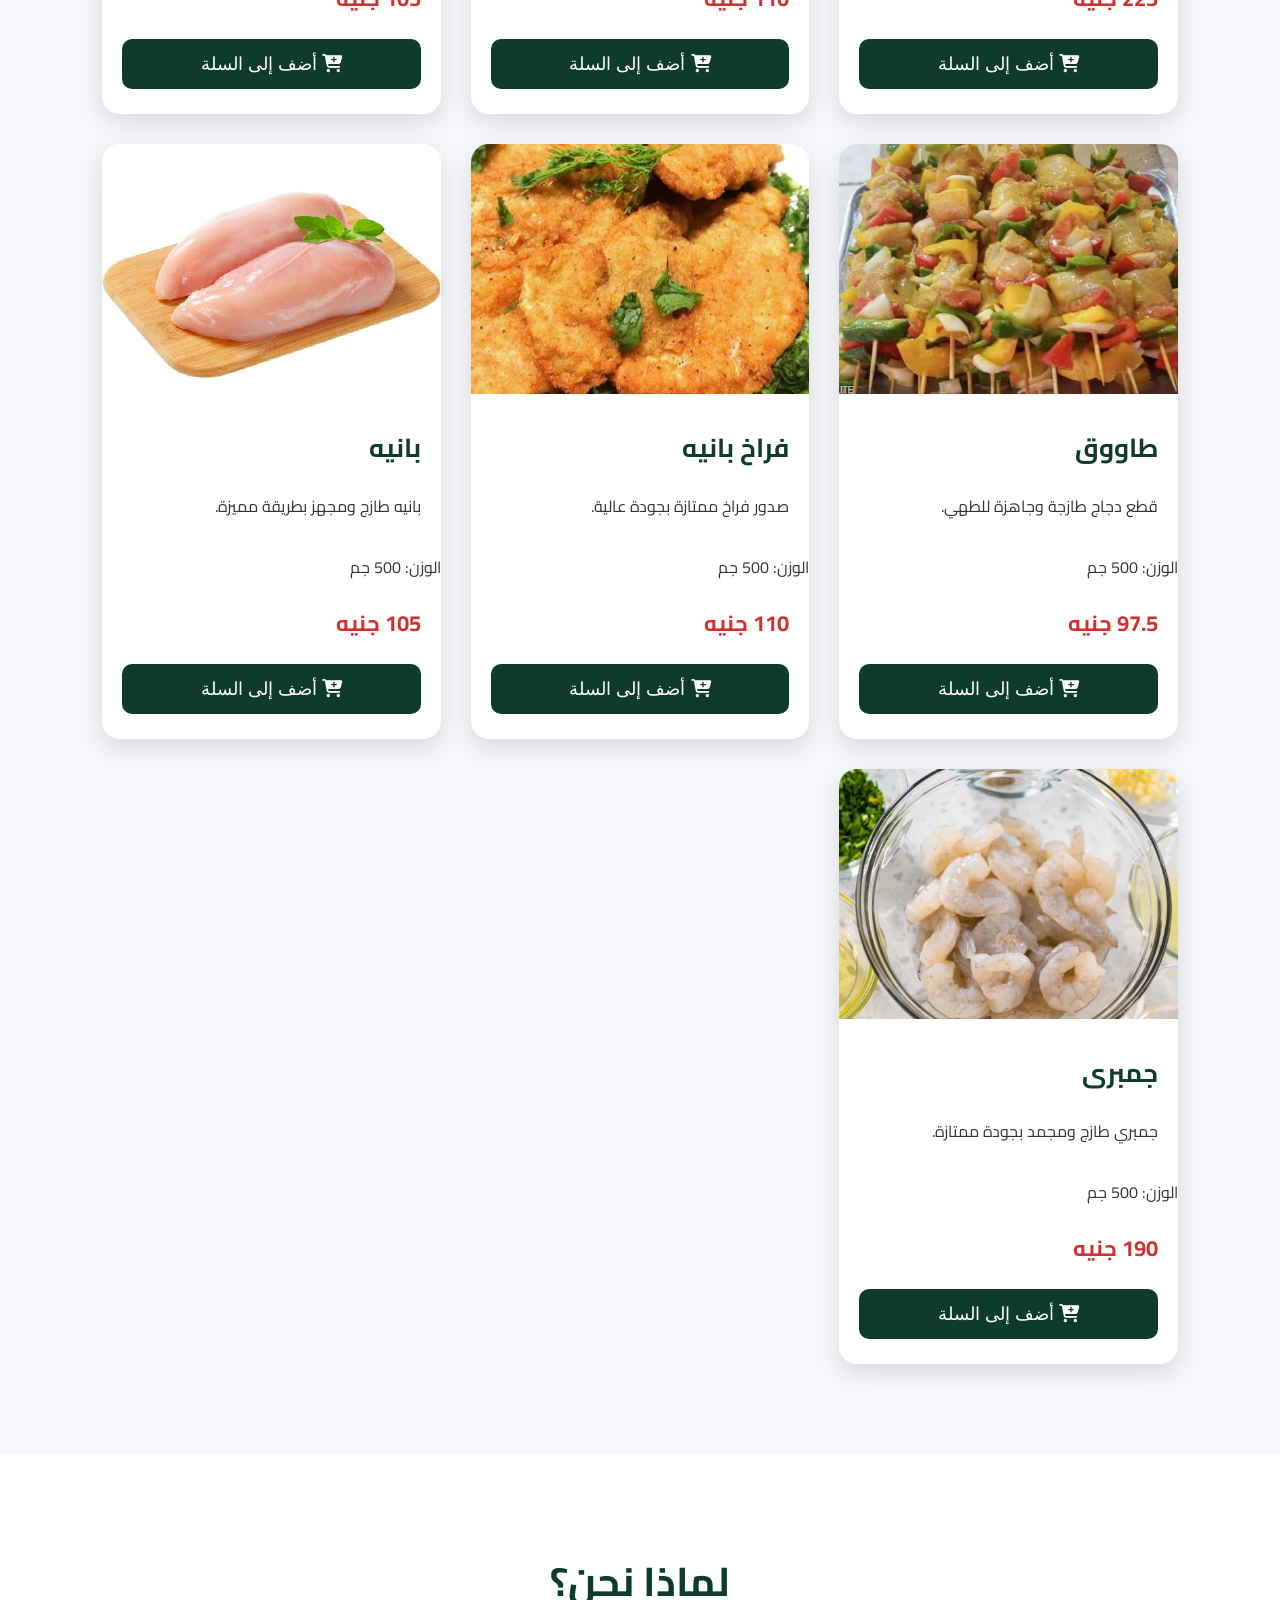
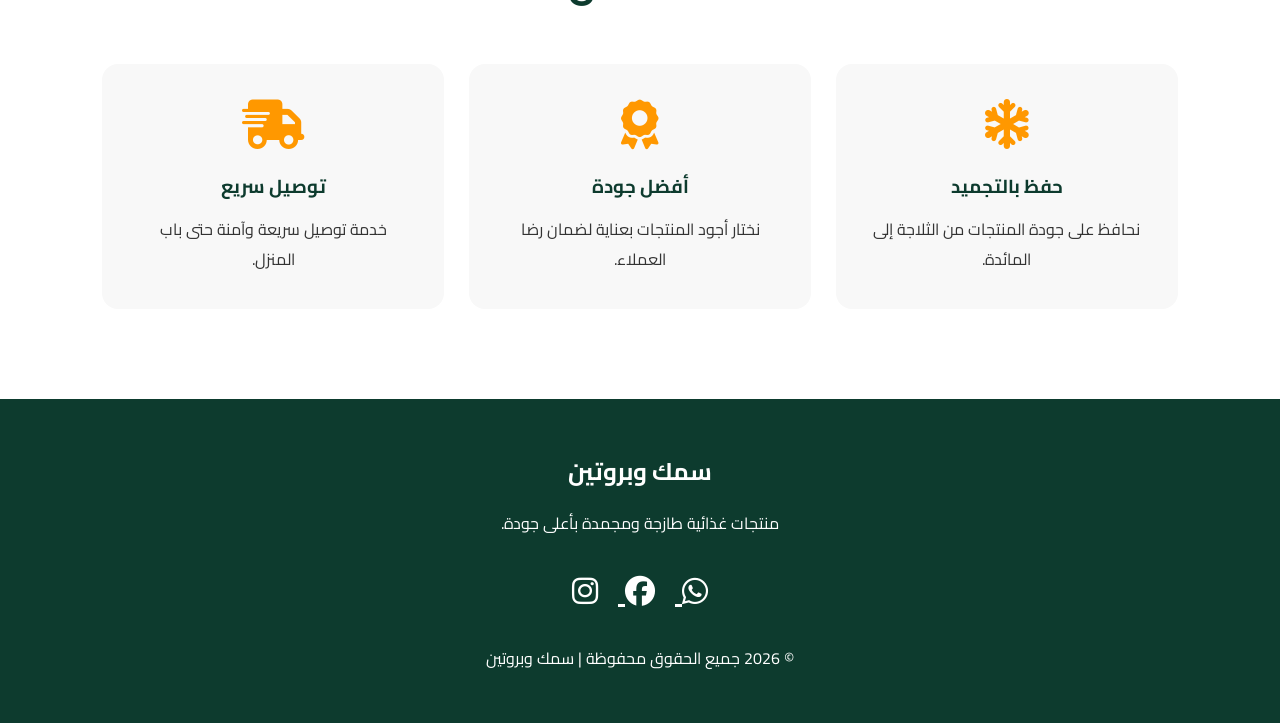
==== commit 756809fc: "Rename index.html.txt to index.html" ====
--- a/index.html
+++ b/index.html
@@ -2,327 +2,580 @@
 <html lang="ar" dir="rtl">
 
 <head>
-    <meta charset="UTF-8">
-    <meta name="viewport" content="width=device-width, initial-scale=1.0">
-    <title>سمك وبروتين</title>
-
-    <link rel="stylesheet" href="style.css">
-
-    <link rel="preconnect" href="https://fonts.googleapis.com">
-    <link href="https://fonts.googleapis.com/css2?family=Cairo:wght@400;600;700;800&display=swap" rel="stylesheet">
-
-    <link rel="stylesheet"
-        href="https://cdnjs.cloudflare.com/ajax/libs/font-awesome/6.6.0/css/all.min.css">
+
+<meta charset="UTF-8">
+<meta name="viewport" content="width=device-width, initial-scale=1.0">
+
+<title>سمك وبروتين</title>
+
+<link rel="stylesheet" href="style.css">
+
+<link rel="preconnect" href="https://fonts.googleapis.com">
+<link href="https://fonts.googleapis.com/css2?family=Cairo:wght@400;600;700;800&display=swap" rel="stylesheet">
+
+<link rel="stylesheet"
+href="https://cdnjs.cloudflare.com/ajax/libs/font-awesome/6.6.0/css/all.min.css">
+
 </head>
 
+
 <body>
 
+
 <header>
 
-    <div class="logo">
-        <i class="fa-solid fa-fish"></i>
-        <span>سمك وبروتين</span>
-    </div>
-
-    <nav>
-        <a href="#">الرئيسية</a>
-        <a href="#products">المنتجات</a>
-        <a href="#about">من نحن</a>
-        <a href="#contact">تواصل معنا</a>
-    </nav>
-
-    <div class="cart-icon" onclick="toggleCart()">
-        <i class="fa-solid fa-cart-shopping"></i>
-        <span id="cart-count">0</span>
-    </div>
+<div class="logo">
+
+<i class="fa-solid fa-fish"></i>
+
+<span>سمك وبروتين</span>
+
+</div>
+
+
+<nav>
+
+<a href="#">الرئيسية</a>
+
+<a href="#products">المنتجات</a>
+
+<a href="#about">من نحن</a>
+
+<a href="#contact">تواصل معنا</a>
+
+</nav>
+
+
+<div class="cart-icon" onclick="toggleCart()">
+
+<i class="fa-solid fa-cart-shopping"></i>
+
+<span id="cart-count">0</span>
+
+</div>
+
 
 </header>
 
+
+
 <section class="hero">
 
-    <div class="overlay">
-
-        <h1>من الثلاجة إلى المائدة</h1>
-
-        <p>
-            منتجات طازجة ومجمدة بأعلى جودة مع أسعار تنافسية.
-        </p>
-
-        <a href="#products" class="btn">
-            تسوق الآن
-        </a>
-
-    </div>
+
+<div class="overlay">
+
+
+<h1>
+من الثلاجة إلى المائدة
+</h1>
+
+
+<p>
+منتجات غذائية طازجة ومجمدة بجودة عالية،
+اختيارات متنوعة بأوزان وأسعار مناسبة.
+</p>
+
+
+<a href="#products" class="btn">
+
+تسوق الآن
+
+</a>
+
+
+</div>
+
 
 </section>
-
 <section id="products" class="products">
 
-    <h2>منتجاتنا</h2>
-
-    <div class="cards">
-
-        <div class="card">
-            <img src="salmon.webp" alt="سالمون">
-            <h3>سالمون</h3>
-            <p>سالمون عالي الجودة مناسب للشوي والطهي.</p>
-
-            <div class="price">
-                450 جنيه / كجم
-            </div>
-
-            <button onclick="addToCart('سالمون',450)">
-                <i class="fa-solid fa-cart-plus"></i>
-                أضف إلى السلة
-            </button>
-        </div>
-
-        <div class="card">
-            <img src="fish-fillet.webp" alt="سمك فيليه">
-            <h3>سمك فيليه</h3>
-            <p>فيليه طازج جاهز للتحضير.</p>
-
-            <div class="price">
-                220 جنيه / كجم
-            </div>
-
-            <button onclick="addToCart('سمك فيليه',220)">
-                <i class="fa-solid fa-cart-plus"></i>
-                أضف إلى السلة
-            </button>
-        </div>
-
-        <div class="card">
-            <img src="shish-tawook.jpg" alt="شيش طاووق">
-            <h3>شيش طاووق</h3>
-            <p>متبل بأفضل التوابل.</p>
-
-            <div class="price">
-                210 جنيه / كجم
-            </div>
-
-            <button onclick="addToCart('شيش طاووق',210)">
-                <i class="fa-solid fa-cart-plus"></i>
-                أضف إلى السلة
-            </button>
-        </div>
-
-        <div class="card">
-            <img src="tawook.jpeg" alt="طاووق">
-            <h3>طاووق</h3>
-            <p>طازج وجاهز للطهي.</p>
-
-            <div class="price">
-                195 جنيه / كجم
-            </div>
-
-            <button onclick="addToCart('طاووق',195)">
-                <i class="fa-solid fa-cart-plus"></i>
-                أضف إلى السلة
-            </button>
-        </div>
-
-        <div class="card">
-            <img src="chicken-pane.jpeg" alt="فراخ بانيه">
-            <h3>فراخ بانيه</h3>
-            <p>صدور فراخ ممتازة.</p>
-
-            <div class="price">
-                220 جنيه / كجم
-            </div>
-
-            <button onclick="addToCart('فراخ بانيه',220)">
-                <i class="fa-solid fa-cart-plus"></i>
-                أضف إلى السلة
-            </button>
-        </div>
-
-        <div class="card">
-            <img src="pane.jpeg" alt="بانيه">
-            <h3>بانيه</h3>
-            <p>بانيه طازج بجودة عالية.</p>
-
-            <div class="price">
-                210 جنيه / كجم
-            </div>
-
-            <button onclick="addToCart('بانيه',210)">
-                <i class="fa-solid fa-cart-plus"></i>
-                أضف إلى السلة
-            </button>
-        </div>
-
-        <div class="card">
-            <img src="shrimp.webp" alt="جمبرى">
-            <h3>جمبرى</h3>
-            <p>جمبري طازج ومجمد.</p>
-
-            <div class="price">
-                380 جنيه / كجم
-            </div>
-
-            <button onclick="addToCart('جمبرى',380)">
-                <i class="fa-solid fa-cart-plus"></i>
-                أضف إلى السلة
-            </button>
-        </div>
-
-    </div>
+<h2>منتجاتنا</h2>
+
+
+<div class="cards">
+
+
+
+<div class="card">
+
+<img src="salmon.webp" alt="سالمون">
+
+<h3>سالمون</h3>
+
+<p>
+سالمون عالي الجودة مناسب للشوي والطهي.
+</p>
+
+<div class="weight">
+الوزن: 500 جم
+</div>
+
+<div class="price">
+225 جنيه
+</div>
+
+
+<button onclick="addToCart('سالمون 500 جم',225)">
+
+<i class="fa-solid fa-cart-plus"></i>
+
+أضف إلى السلة
+
+</button>
+
+</div>
+
+
+
+
+
+<div class="card">
+
+<img src="fish-fillet.webp" alt="سمك فيليه">
+
+<h3>سمك فيليه</h3>
+
+<p>
+فيليه طازج جاهز للتحضير.
+</p>
+
+<div class="weight">
+الوزن: 500 جم
+</div>
+
+<div class="price">
+110 جنيه
+</div>
+
+
+<button onclick="addToCart('سمك فيليه 500 جم',110)">
+
+<i class="fa-solid fa-cart-plus"></i>
+
+أضف إلى السلة
+
+</button>
+
+</div>
+
+
+
+
+
+<div class="card">
+
+<img src="shish-tawook.jpg" alt="شيش طاووق">
+
+<h3>شيش طاووق</h3>
+
+<p>
+متبل بأفضل التوابل وجاهز للطهي.
+</p>
+
+<div class="weight">
+الوزن: 500 جم
+</div>
+
+<div class="price">
+105 جنيه
+</div>
+
+
+<button onclick="addToCart('شيش طاووق 500 جم',105)">
+
+<i class="fa-solid fa-cart-plus"></i>
+
+أضف إلى السلة
+
+</button>
+
+</div>
+
+
+
+
+
+<div class="card">
+
+<img src="tawook.jpeg" alt="طاووق">
+
+<h3>طاووق</h3>
+
+<p>
+قطع دجاج طازجة وجاهزة للطهي.
+</p>
+
+<div class="weight">
+الوزن: 500 جم
+</div>
+
+<div class="price">
+97.5 جنيه
+</div>
+
+
+<button onclick="addToCart('طاووق 500 جم',97.5)">
+
+<i class="fa-solid fa-cart-plus"></i>
+
+أضف إلى السلة
+
+</button>
+
+</div>
+
+
+
+
+
+<div class="card">
+
+<img src="chicken-pane.jpeg" alt="فراخ بانيه">
+
+<h3>فراخ بانيه</h3>
+
+<p>
+صدور فراخ ممتازة بجودة عالية.
+</p>
+
+<div class="weight">
+الوزن: 500 جم
+</div>
+
+<div class="price">
+110 جنيه
+</div>
+
+
+<button onclick="addToCart('فراخ بانيه 500 جم',110)">
+
+<i class="fa-solid fa-cart-plus"></i>
+
+أضف إلى السلة
+
+</button>
+
+</div>
+
+
+
+
+
+<div class="card">
+
+<img src="pane.jpeg" alt="بانيه">
+
+<h3>بانيه</h3>
+
+<p>
+بانيه طازج ومجهز بطريقة مميزة.
+</p>
+
+<div class="weight">
+الوزن: 500 جم
+</div>
+
+<div class="price">
+105 جنيه
+</div>
+
+
+<button onclick="addToCart('بانيه 500 جم',105)">
+
+<i class="fa-solid fa-cart-plus"></i>
+
+أضف إلى السلة
+
+</button>
+
+</div>
+
+
+
+
+
+<div class="card">
+
+<img src="shrimp.webp" alt="جمبرى">
+
+<h3>جمبرى</h3>
+
+<p>
+جمبري طازج ومجمد بجودة ممتازة.
+</p>
+
+<div class="weight">
+الوزن: 500 جم
+</div>
+
+<div class="price">
+190 جنيه
+</div>
+
+
+<button onclick="addToCart('جمبرى 500 جم',190)">
+
+<i class="fa-solid fa-cart-plus"></i>
+
+أضف إلى السلة
+
+</button>
+
+</div>
+
+
+
+</div>
+
 
 </section>
+
 <!-- Shopping Cart -->
 
 <div id="cart" class="cart">
 
-    <div class="cart-header">
-
-        <h2>
-            <i class="fa-solid fa-cart-shopping"></i>
-            سلة المشتريات
-        </h2>
-
-        <span class="close-cart" onclick="toggleCart()">&times;</span>
-
-    </div>
-
-    <div id="cart-items" class="cart-items">
-
-        <!-- سيتم إنشاء المنتجات تلقائياً بواسطة JavaScript -->
-
-    </div>
-
-    <div class="cart-footer">
-
-        <h3>
-
-            الإجمالي :
-            <span id="total-price">0</span>
-            جنيه
-
-        </h3>
-
-        <button id="checkoutBtn" class="whatsapp-btn">
-
-            <i class="fab fa-whatsapp"></i>
-
-            إرسال الطلب عبر واتساب
-
-        </button>
-
-    </div>
-
-</div>
+
+<div class="cart-header">
+
+<h2>
+
+<i class="fa-solid fa-cart-shopping"></i>
+
+سلة المشتريات
+
+</h2>
+
+
+<span class="close-cart" onclick="toggleCart()">
+
+&times;
+
+</span>
+
+
+</div>
+
+
+
+<div id="cart-items" class="cart-items">
+
+<!-- المنتجات تضاف هنا بواسطة JavaScript -->
+
+</div>
+
+
+
+
+<div class="cart-footer">
+
+
+<h3>
+
+الإجمالي :
+<span id="total-price">0</span>
+جنيه
+
+</h3>
+
+
+
+<button id="checkoutBtn" class="whatsapp-btn">
+
+
+<i class="fab fa-whatsapp"></i>
+
+إرسال الطلب عبر واتساب
+
+
+</button>
+
+
+</div>
+
+
+
+</div>
+
+
+
+
+
 <!-- About -->
 
+
 <section id="about" class="about">
 
-    <h2>لماذا نحن؟</h2>
-
-    <div class="features">
-
-        <div class="feature">
-
-            <i class="fa-solid fa-snowflake"></i>
-
-            <h3>حفظ بالتجميد</h3>
-
-            <p>
-
-                نحافظ على جودة المنتجات من الثلاجة إلى المائدة.
-
-            </p>
-
-        </div>
-
-        <div class="feature">
-
-            <i class="fa-solid fa-award"></i>
-
-            <h3>أفضل جودة</h3>
-
-            <p>
-
-                نختار أجود المنتجات بعناية.
-
-            </p>
-
-        </div>
-
-        <div class="feature">
-
-            <i class="fa-solid fa-truck-fast"></i>
-
-            <h3>توصيل سريع</h3>
-
-            <p>
-
-                خدمة توصيل سريعة وآمنة.
-
-            </p>
-
-        </div>
-
-    </div>
+
+<h2>
+لماذا نحن؟
+</h2>
+
+
+
+<div class="features">
+
+
+
+<div class="feature">
+
+<i class="fa-solid fa-snowflake"></i>
+
+<h3>
+حفظ بالتجميد
+</h3>
+
+
+<p>
+نحافظ على جودة المنتجات من الثلاجة إلى المائدة.
+</p>
+
+
+</div>
+
+
+
+
+
+<div class="feature">
+
+
+<i class="fa-solid fa-award"></i>
+
+
+<h3>
+أفضل جودة
+</h3>
+
+
+<p>
+نختار أجود المنتجات بعناية لضمان رضا العملاء.
+</p>
+
+
+</div>
+
+
+
+
+
+<div class="feature">
+
+
+<i class="fa-solid fa-truck-fast"></i>
+
+
+<h3>
+توصيل سريع
+</h3>
+
+
+<p>
+خدمة توصيل سريعة وآمنة حتى باب المنزل.
+</p>
+
+
+</div>
+
+
+
+</div>
+
 
 </section>
 
+
+
+
+
+
 <!-- Contact -->
 
+
 <footer id="contact">
 
-    <h2>
-
-        سمك وبروتين
-
-    </h2>
-
-    <p>
-
-        منتجات غذائية طازجة ومجمدة بأعلى جودة.
-
-    </p>
-
-    <div class="social">
-
-        <a href="https://wa.me/201159866529" target="_blank">
-
-            <i class="fab fa-whatsapp"></i>
-
-        </a>
-
-        <a href="#">
-
-            <i class="fab fa-facebook"></i>
-
-        </a>
-
-        <a href="#">
-
-            <i class="fab fa-instagram"></i>
-
-        </a>
-
-    </div>
-
-    <p class="copyright">
-
-        © 2026 جميع الحقوق محفوظة | سمك وبروتين
-
-    </p>
+
+
+<h2>
+سمك وبروتين
+</h2>
+
+
+
+<p>
+منتجات غذائية طازجة ومجمدة بأعلى جودة.
+</p>
+
+
+
+
+<div class="social">
+
+
+<a href="https://wa.me/201159866529" target="_blank">
+
+<i class="fab fa-whatsapp"></i>
+
+</a>
+
+
+
+
+<a href="#">
+
+<i class="fab fa-facebook"></i>
+
+</a>
+
+
+
+<a href="#">
+
+<i class="fab fa-instagram"></i>
+
+</a>
+
+
+
+</div>
+
+
+
+
+<p class="copyright">
+
+© 2026 جميع الحقوق محفوظة | سمك وبروتين
+
+</p>
+
+
 
 </footer>
 
+
+
+
+
+
 <!-- Floating WhatsApp -->
 
+
 <a href="https://wa.me/201159866529"
-   target="_blank"
-   class="floating-whatsapp">
-
-    <i class="fab fa-whatsapp"></i>
+target="_blank"
+class="floating-whatsapp">
+
+
+<i class="fab fa-whatsapp"></i>
+
 
 </a>
 
+
+
+
+
 <script src="script.js"></script>
 
+
 </body>
+
 </html>
--- a/style.css
+++ b/style.css
@@ -0,0 +1,3652 @@
+/* ===========================
+   سمك وبروتين - style.css
+   الجزء الأول
+=========================== */
+
+*{
+    margin:0;
+    padding:0;
+    box-sizing:border-box;
+    scroll-behavior:smooth;
+}
+
+body{
+    font-family:'Cairo',sans-serif;
+    background:#f5f7fa;
+    color:#333;
+    direction:rtl;
+}
+
+/* Header */
+
+header{
+    position:fixed;
+    top:0;
+    right:0;
+    width:100%;
+    height:80px;
+    background:#0d3b2e;
+    display:flex;
+    justify-content:space-between;
+    align-items:center;
+    padding:0 8%;
+    z-index:999;
+    box-shadow:0 4px 15px rgba(0,0,0,.15);
+}
+
+.logo{
+    display:flex;
+    align-items:center;
+    gap:10px;
+    color:#fff;
+    font-size:28px;
+    font-weight:800;
+}
+
+.logo i{
+    color:#FFD54F;
+}
+
+nav{
+    display:flex;
+    gap:25px;
+}
+
+nav a{
+    color:white;
+    text-decoration:none;
+    font-size:18px;
+    transition:.3s;
+}
+
+nav a:hover{
+    color:#FFD54F;
+}
+
+/* Cart Icon */
+
+.cart-icon{
+
+    position:relative;
+    cursor:pointer;
+    color:white;
+    font-size:28px;
+
+}
+
+.cart-icon span{
+
+    position:absolute;
+    top:-8px;
+    left:-10px;
+    width:22px;
+    height:22px;
+
+    background:#ff3b30;
+    color:white;
+
+    border-radius:50%;
+
+    display:flex;
+    justify-content:center;
+    align-items:center;
+
+    font-size:12px;
+    font-weight:bold;
+
+}
+
+/* Hero */
+
+.hero{
+
+    height:100vh;
+
+    background:
+    linear-gradient(rgba(0,0,0,.55),rgba(0,0,0,.55)),
+    url("salmon.webp");
+
+    background-size:cover;
+    background-position:center;
+
+    display:flex;
+    justify-content:center;
+    align-items:center;
+
+    text-align:center;
+
+}
+
+.overlay{
+
+    color:white;
+    max-width:700px;
+    padding:20px;
+
+}
+
+.overlay h1{
+
+    font-size:58px;
+    margin-bottom:20px;
+
+}
+
+.overlay p{
+
+    font-size:22px;
+    line-height:1.9;
+    margin-bottom:35px;
+
+}
+
+.btn{
+
+    display:inline-block;
+
+    background:#ff9800;
+
+    color:white;
+
+    padding:15px 45px;
+
+    border-radius:40px;
+
+    text-decoration:none;
+
+    font-size:20px;
+
+    transition:.3s;
+
+}
+
+.btn:hover{
+
+    background:#ff7b00;
+    transform:translateY(-3px);
+
+}
+
+/* Products */
+
+.products{
+
+    padding:90px 8%;
+
+}
+
+.products h2{
+
+    text-align:center;
+
+    font-size:42px;
+
+    color:#0d3b2e;
+
+    margin-bottom:50px;
+
+}
+
+.cards{
+
+    display:grid;
+
+    grid-template-columns:repeat(auto-fit,minmax(280px,1fr));
+
+    gap:30px;
+
+}
+
+/* Product Card */
+
+.card{
+
+    background:white;
+
+    border-radius:18px;
+
+    overflow:hidden;
+
+    box-shadow:0 8px 25px rgba(0,0,0,.12);
+
+    transition:.35s;
+
+}
+
+.card:hover{
+
+    transform:translateY(-8px);
+
+}
+
+.card img{
+
+    width:100%;
+
+    height:250px;
+
+    object-fit:cover;
+
+}
+
+.card h3{
+
+    margin:20px;
+
+    color:#0d3b2e;
+
+    font-size:26px;
+
+}
+
+.card p{
+
+    margin:0 20px;
+
+    line-height:1.8;
+
+    min-height:60px;
+
+}
+
+.price{
+
+    color:#d32f2f;
+
+    font-size:22px;
+
+    font-weight:bold;
+
+    margin:20px;
+
+}
+
+.card button{
+
+    width:calc(100% - 40px);
+
+    margin:0 20px 25px;
+
+    border:none;
+
+    background:#0d3b2e;
+
+    color:white;
+
+    padding:14px;
+
+    border-radius:10px;
+
+    cursor:pointer;
+
+    font-size:18px;
+
+    transition:.3s;
+
+}
+
+.card button:hover{
+
+    background:#15664d;
+
+}
+
+/* ===========================
+   Cart Sidebar
+=========================== */
+
+.cart{
+
+    position:fixed;
+
+    top:0;
+
+    left:-420px;
+
+    width:400px;
+
+    max-width:100%;
+
+    height:100vh;
+
+    background:#fff;
+
+    box-shadow:0 0 25px rgba(0,0,0,.25);
+
+    z-index:9999;
+
+    transition:.4s;
+
+    display:flex;
+
+    flex-direction:column;
+
+}
+
+.cart.active{
+
+    left:0;
+
+}
+
+.cart-header{
+
+    background:#0d3b2e;
+
+    color:white;
+
+    display:flex;
+
+    justify-content:space-between;
+
+    align-items:center;
+
+    padding:20px;
+
+}
+
+.close-cart{
+
+    cursor:pointer;
+
+    font-size:34px;
+
+}
+
+.cart-items{
+
+    flex:1;
+
+    overflow-y:auto;
+
+    padding:20px;
+
+}
+
+.cart-item{
+
+    display:flex;
+
+    justify-content:space-between;
+
+    align-items:center;
+
+    padding:15px 0;
+
+    border-bottom:1px solid #ddd;
+
+}
+
+.cart-item button{
+
+    border:none;
+
+    background:#d32f2f;
+
+    color:white;
+
+    padding:6px 12px;
+
+    border-radius:6px;
+
+    cursor:pointer;
+
+}
+
+.cart-footer{
+
+    padding:20px;
+
+    border-top:1px solid #ddd;
+
+}
+
+.cart-footer h3{
+
+    margin-bottom:15px;
+
+    color:#0d3b2e;
+
+}
+
+.whatsapp-btn{
+
+    width:100%;
+
+    border:none;
+
+    background:#25D366;
+
+    color:white;
+
+    padding:15px;
+
+    border-radius:10px;
+
+    cursor:pointer;
+
+    font-size:18px;
+
+    transition:.3s;
+
+}
+
+.whatsapp-btn:hover{
+
+    background:#1fa851;
+
+}
+
+.empty{
+
+    text-align:center;
+
+    color:#777;
+
+    margin-top:40px;
+
+}
+
+/* ===========================
+   About
+=========================== */
+
+.about{
+
+    background:white;
+
+    padding:90px 8%;
+
+}
+
+.about h2{
+
+    text-align:center;
+
+    font-size:40px;
+
+    color:#0d3b2e;
+
+    margin-bottom:45px;
+
+}
+
+.features{
+
+    display:grid;
+
+    grid-template-columns:repeat(auto-fit,minmax(250px,1fr));
+
+    gap:25px;
+
+}
+
+.feature{
+
+    background:#f8f8f8;
+
+    padding:35px;
+
+    border-radius:16px;
+
+    text-align:center;
+
+    transition:.3s;
+
+}
+
+.feature:hover{
+
+    transform:translateY(-8px);
+
+}
+
+.feature i{
+
+    font-size:50px;
+
+    color:#ff9800;
+
+    margin-bottom:20px;
+
+}
+
+.feature h3{
+
+    color:#0d3b2e;
+
+    margin-bottom:10px;
+
+}
+
+/* ===========================
+   Footer
+=========================== */
+
+footer{
+
+    background:#0d3b2e;
+
+    color:white;
+
+    text-align:center;
+
+    padding:50px 20px;
+
+}
+
+footer h2{
+
+    margin-bottom:15px;
+
+}
+
+footer p{
+
+    line-height:1.8;
+
+}
+
+.social{
+
+    margin:25px 0;
+
+}
+
+.social a{
+
+    color:white;
+
+    margin:0 10px;
+
+    font-size:30px;
+
+    transition:.3s;
+
+}
+
+.social a:hover{
+
+    color:#FFD54F;
+
+}
+
+/* ===========================
+   Floating WhatsApp
+=========================== */
+
+.floating-whatsapp{
+
+    position:fixed;
+
+    bottom:25px;
+
+    left:25px;
+
+    width:65px;
+
+    height:65px;
+
+    background:#25D366;
+
+    color:white;
+
+    border-radius:50%;
+
+    display:flex;
+
+    justify-content:center;
+
+    align-items:center;
+
+    font-size:34px;
+
+    text-decoration:none;
+
+    box-shadow:0 8px 25px rgba(0,0,0,.25);
+
+    transition:.3s;
+
+    z-index:999;
+
+}
+
+.floating-whatsapp:hover{
+
+    transform:scale(1.1);
+
+}
+
+/* ===========================
+   Responsive
+=========================== */
+
+@media(max-width:900px){
+
+header{
+
+    flex-direction:column;
+
+    height:auto;
+
+    padding:20px;
+
+}
+
+nav{
+
+    margin:15px 0;
+
+    flex-wrap:wrap;
+
+    justify-content:center;
+
+}
+
+.hero{
+
+    padding:20px;
+
+}
+
+.overlay h1{
+
+    font-size:38px;
+
+}
+
+.overlay p{
+
+    font-size:18px;
+
+}
+
+.products h2,
+.about h2{
+
+    font-size:32px;
+
+}
+
+.cart{
+
+    width:100%;
+
+}
+
+.cards{
+
+    grid-template-columns:1fr;
+
+}
+
+.card img{
+
+    height:230px;
+
+}
+
+.floating-whatsapp{
+
+    width:60px;
+
+    height:60px;
+
+    font-size:30px;
+
+/* ===========================
+   Cart Sidebar
+=========================== */
+
+.cart{
+
+    position:fixed;
+
+    top:0;
+
+    left:-420px;
+
+    width:400px;
+
+    max-width:100%;
+
+    height:100vh;
+
+    background:#fff;
+
+    box-shadow:0 0 25px rgba(0,0,0,.25);
+
+    z-index:9999;
+
+    transition:.4s;
+
+    display:flex;
+
+    flex-direction:column;
+
+}
+
+.cart.active{
+
+    left:0;
+
+}
+
+.cart-header{
+
+    background:#0d3b2e;
+
+    color:white;
+
+    display:flex;
+
+    justify-content:space-between;
+
+    align-items:center;
+
+    padding:20px;
+
+}
+
+.close-cart{
+
+    cursor:pointer;
+
+    font-size:34px;
+
+}
+
+.cart-items{
+
+    flex:1;
+
+    overflow-y:auto;
+
+    padding:20px;
+
+}
+
+.cart-item{
+
+    display:flex;
+
+    justify-content:space-between;
+
+    align-items:center;
+
+    padding:15px 0;
+
+    border-bottom:1px solid #ddd;
+
+}
+
+.cart-item button{
+
+    border:none;
+
+    background:#d32f2f;
+
+    color:white;
+
+    padding:6px 12px;
+
+    border-radius:6px;
+
+    cursor:pointer;
+
+}
+
+.cart-footer{
+
+    padding:20px;
+
+    border-top:1px solid #ddd;
+
+}
+
+.cart-footer h3{
+
+    margin-bottom:15px;
+
+    color:#0d3b2e;
+
+}
+
+.whatsapp-btn{
+
+    width:100%;
+
+    border:none;
+
+    background:#25D366;
+
+    color:white;
+
+    padding:15px;
+
+    border-radius:10px;
+
+    cursor:pointer;
+
+    font-size:18px;
+
+    transition:.3s;
+
+}
+
+.whatsapp-btn:hover{
+
+    background:#1fa851;
+
+}
+
+.empty{
+
+    text-align:center;
+
+    color:#777;
+
+    margin-top:40px;
+
+}
+
+/* ===========================
+   About
+=========================== */
+
+.about{
+
+    background:white;
+
+    padding:90px 8%;
+
+}
+
+.about h2{
+
+    text-align:center;
+
+    font-size:40px;
+
+    color:#0d3b2e;
+
+    margin-bottom:45px;
+
+}
+
+.features{
+
+    display:grid;
+
+    grid-template-columns:repeat(auto-fit,minmax(250px,1fr));
+
+    gap:25px;
+
+}
+
+.feature{
+
+    background:#f8f8f8;
+
+    padding:35px;
+
+    border-radius:16px;
+
+    text-align:center;
+
+    transition:.3s;
+
+}
+
+.feature:hover{
+
+    transform:translateY(-8px);
+
+}
+
+.feature i{
+
+    font-size:50px;
+
+    color:#ff9800;
+
+    margin-bottom:20px;
+
+}
+
+.feature h3{
+
+    color:#0d3b2e;
+
+    margin-bottom:10px;
+
+}
+
+/* ===========================
+   Footer
+=========================== */
+
+footer{
+
+    background:#0d3b2e;
+
+    color:white;
+
+    text-align:center;
+
+    padding:50px 20px;
+
+}
+
+footer h2{
+
+    margin-bottom:15px;
+
+}
+
+footer p{
+
+    line-height:1.8;
+
+}
+
+.social{
+
+    margin:25px 0;
+
+}
+
+.social a{
+
+    color:white;
+
+    margin:0 10px;
+
+    font-size:30px;
+
+    transition:.3s;
+
+}
+
+.social a:hover{
+
+    color:#FFD54F;
+
+}
+
+/* ===========================
+   Floating WhatsApp
+=========================== */
+
+.floating-whatsapp{
+
+    position:fixed;
+
+    bottom:25px;
+
+    left:25px;
+
+    width:65px;
+
+    height:65px;
+
+    background:#25D366;
+
+    color:white;
+
+    border-radius:50%;
+
+    display:flex;
+
+    justify-content:center;
+
+    align-items:center;
+
+    font-size:34px;
+
+    text-decoration:none;
+
+    box-shadow:0 8px 25px rgba(0,0,0,.25);
+
+    transition:.3s;
+
+    z-index:999;
+
+}
+
+.floating-whatsapp:hover{
+
+    transform:scale(1.1);
+
+}
+
+/* ===========================
+   Responsive
+=========================== */
+
+@media(max-width:900px){
+
+header{
+
+    flex-direction:column;
+
+    height:auto;
+
+    padding:20px;
+
+}
+
+nav{
+
+    margin:15px 0;
+
+    flex-wrap:wrap;
+
+    justify-content:center;
+
+}
+
+.hero{
+
+    padding:20px;
+
+}
+
+.overlay h1{
+
+    font-size:38px;
+
+}
+
+.overlay p{
+
+    font-size:18px;
+
+}
+
+.products h2,
+.about h2{
+
+    font-size:32px;
+
+}
+
+.cart{
+
+    width:100%;
+
+}
+
+.cards{
+
+    grid-template-columns:1fr;
+
+}
+
+.card img{
+
+    height:230px;
+
+}
+
+.floating-whatsapp{
+
+    width:60px;
+
+    height:60px;
+
+    font-size:30px;
+
+}
+/* ===========================
+   Cart Sidebar
+=========================== */
+
+.cart{
+
+    position:fixed;
+
+    top:0;
+
+    left:-420px;
+
+    width:400px;
+
+    max-width:100%;
+
+    height:100vh;
+
+    background:#fff;
+
+    box-shadow:0 0 25px rgba(0,0,0,.25);
+
+    z-index:9999;
+
+    transition:.4s;
+
+    display:flex;
+
+    flex-direction:column;
+
+}
+
+.cart.active{
+
+    left:0;
+
+}
+
+.cart-header{
+
+    background:#0d3b2e;
+
+    color:white;
+
+    display:flex;
+
+    justify-content:space-between;
+
+    align-items:center;
+
+    padding:20px;
+
+}
+
+.close-cart{
+
+    cursor:pointer;
+
+    font-size:34px;
+
+}
+
+.cart-items{
+
+    flex:1;
+
+    overflow-y:auto;
+
+    padding:20px;
+
+}
+
+.cart-item{
+
+    display:flex;
+
+    justify-content:space-between;
+
+    align-items:center;
+
+    padding:15px 0;
+
+    border-bottom:1px solid #ddd;
+
+}
+
+.cart-item button{
+
+    border:none;
+
+    background:#d32f2f;
+
+    color:white;
+
+    padding:6px 12px;
+
+    border-radius:6px;
+
+    cursor:pointer;
+
+}
+
+.cart-footer{
+
+    padding:20px;
+
+    border-top:1px solid #ddd;
+
+}
+
+.cart-footer h3{
+
+    margin-bottom:15px;
+
+    color:#0d3b2e;
+
+}
+
+.whatsapp-btn{
+
+    width:100%;
+
+    border:none;
+
+    background:#25D366;
+
+    color:white;
+
+    padding:15px;
+
+    border-radius:10px;
+
+    cursor:pointer;
+
+    font-size:18px;
+
+    transition:.3s;
+
+}
+
+.whatsapp-btn:hover{
+
+    background:#1fa851;
+
+}
+
+.empty{
+
+    text-align:center;
+
+    color:#777;
+
+    margin-top:40px;
+
+}
+
+/* ===========================
+   About
+=========================== */
+
+.about{
+
+    background:white;
+
+    padding:90px 8%;
+
+}
+
+.about h2{
+
+    text-align:center;
+
+    font-size:40px;
+
+    color:#0d3b2e;
+
+    margin-bottom:45px;
+
+}
+
+.features{
+
+    display:grid;
+
+    grid-template-columns:repeat(auto-fit,minmax(250px,1fr));
+
+    gap:25px;
+
+}
+
+.feature{
+
+    background:#f8f8f8;
+
+    padding:35px;
+
+    border-radius:16px;
+
+    text-align:center;
+
+    transition:.3s;
+
+}
+
+.feature:hover{
+
+    transform:translateY(-8px);
+
+}
+
+.feature i{
+
+    font-size:50px;
+
+    color:#ff9800;
+
+    margin-bottom:20px;
+
+}
+
+.feature h3{
+
+    color:#0d3b2e;
+
+    margin-bottom:10px;
+
+}
+
+/* ===========================
+   Footer
+=========================== */
+
+footer{
+
+    background:#0d3b2e;
+
+    color:white;
+
+    text-align:center;
+
+    padding:50px 20px;
+
+}
+
+footer h2{
+
+    margin-bottom:15px;
+
+}
+
+footer p{
+
+    line-height:1.8;
+
+}
+
+.social{
+
+    margin:25px 0;
+
+}
+
+.social a{
+
+    color:white;
+
+    margin:0 10px;
+
+    font-size:30px;
+
+    transition:.3s;
+
+}
+
+.social a:hover{
+
+    color:#FFD54F;
+
+}
+
+/* ===========================
+   Floating WhatsApp
+=========================== */
+
+.floating-whatsapp{
+
+    position:fixed;
+
+    bottom:25px;
+
+    left:25px;
+
+    width:65px;
+
+    height:65px;
+
+    background:#25D366;
+
+    color:white;
+
+    border-radius:50%;
+
+    display:flex;
+
+    justify-content:center;
+
+    align-items:center;
+
+    font-size:34px;
+
+    text-decoration:none;
+
+    box-shadow:0 8px 25px rgba(0,0,0,.25);
+
+    transition:.3s;
+
+    z-index:999;
+
+}
+
+.floating-whatsapp:hover{
+
+    transform:scale(1.1);
+
+}
+
+/* ===========================
+   Responsive
+=========================== */
+
+@media(max-width:900px){
+
+header{
+
+    flex-direction:column;
+
+    height:auto;
+
+    padding:20px;
+
+}
+
+nav{
+
+    margin:15px 0;
+
+    flex-wrap:wrap;
+
+    justify-content:center;
+
+}
+
+.hero{
+
+    padding:20px;
+
+}
+
+.overlay h1{
+
+    font-size:38px;
+
+}
+
+.overlay p{
+
+    font-size:18px;
+
+}
+
+.products h2,
+.about h2{
+
+    font-size:32px;
+
+}
+
+.cart{
+
+    width:100%;
+
+}
+
+.cards{
+
+    grid-template-columns:1fr;
+
+}
+
+.card img{
+
+    height:230px;
+
+}
+
+.floating-whatsapp{
+
+    width:60px;
+
+    height:60px;
+
+    font-size:30px;
+
+}
+/* ===========================
+   Cart Sidebar
+=========================== */
+
+.cart{
+
+    position:fixed;
+
+    top:0;
+
+    left:-420px;
+
+    width:400px;
+
+    max-width:100%;
+
+    height:100vh;
+
+    background:#fff;
+
+    box-shadow:0 0 25px rgba(0,0,0,.25);
+
+    z-index:9999;
+
+    transition:.4s;
+
+    display:flex;
+
+    flex-direction:column;
+
+}
+
+.cart.active{
+
+    left:0;
+
+}
+
+.cart-header{
+
+    background:#0d3b2e;
+
+    color:white;
+
+    display:flex;
+
+    justify-content:space-between;
+
+    align-items:center;
+
+    padding:20px;
+
+}
+
+.close-cart{
+
+    cursor:pointer;
+
+    font-size:34px;
+
+}
+
+.cart-items{
+
+    flex:1;
+
+    overflow-y:auto;
+
+    padding:20px;
+
+}
+
+.cart-item{
+
+    display:flex;
+
+    justify-content:space-between;
+
+    align-items:center;
+
+    padding:15px 0;
+
+    border-bottom:1px solid #ddd;
+
+}
+
+.cart-item button{
+
+    border:none;
+
+    background:#d32f2f;
+
+    color:white;
+
+    padding:6px 12px;
+
+    border-radius:6px;
+
+    cursor:pointer;
+
+}
+
+.cart-footer{
+
+    padding:20px;
+
+    border-top:1px solid #ddd;
+
+}
+
+.cart-footer h3{
+
+    margin-bottom:15px;
+
+    color:#0d3b2e;
+
+}
+
+.whatsapp-btn{
+
+    width:100%;
+
+    border:none;
+
+    background:#25D366;
+
+    color:white;
+
+    padding:15px;
+
+    border-radius:10px;
+
+    cursor:pointer;
+
+    font-size:18px;
+
+    transition:.3s;
+
+}
+
+.whatsapp-btn:hover{
+
+    background:#1fa851;
+
+}
+
+.empty{
+
+    text-align:center;
+
+    color:#777;
+
+    margin-top:40px;
+
+}
+
+/* ===========================
+   About
+=========================== */
+
+.about{
+
+    background:white;
+
+    padding:90px 8%;
+
+}
+
+.about h2{
+
+    text-align:center;
+
+    font-size:40px;
+
+    color:#0d3b2e;
+
+    margin-bottom:45px;
+
+}
+
+.features{
+
+    display:grid;
+
+    grid-template-columns:repeat(auto-fit,minmax(250px,1fr));
+
+    gap:25px;
+
+}
+
+.feature{
+
+    background:#f8f8f8;
+
+    padding:35px;
+
+    border-radius:16px;
+
+    text-align:center;
+
+    transition:.3s;
+
+}
+
+.feature:hover{
+
+    transform:translateY(-8px);
+
+}
+
+.feature i{
+
+    font-size:50px;
+
+    color:#ff9800;
+
+    margin-bottom:20px;
+
+}
+
+.feature h3{
+
+    color:#0d3b2e;
+
+    margin-bottom:10px;
+
+}
+
+/* ===========================
+   Footer
+=========================== */
+
+footer{
+
+    background:#0d3b2e;
+
+    color:white;
+
+    text-align:center;
+
+    padding:50px 20px;
+
+}
+
+footer h2{
+
+    margin-bottom:15px;
+
+}
+
+footer p{
+
+    line-height:1.8;
+
+}
+
+.social{
+
+    margin:25px 0;
+
+}
+
+.social a{
+
+    color:white;
+
+    margin:0 10px;
+
+    font-size:30px;
+
+    transition:.3s;
+
+}
+
+.social a:hover{
+
+    color:#FFD54F;
+
+}
+
+/* ===========================
+   Floating WhatsApp
+=========================== */
+
+.floating-whatsapp{
+
+    position:fixed;
+
+    bottom:25px;
+
+    left:25px;
+
+    width:65px;
+
+    height:65px;
+
+    background:#25D366;
+
+    color:white;
+
+    border-radius:50%;
+
+    display:flex;
+
+    justify-content:center;
+
+    align-items:center;
+
+    font-size:34px;
+
+    text-decoration:none;
+
+    box-shadow:0 8px 25px rgba(0,0,0,.25);
+
+    transition:.3s;
+
+    z-index:999;
+
+}
+
+.floating-whatsapp:hover{
+
+    transform:scale(1.1);
+
+}
+
+/* ===========================
+   Responsive
+=========================== */
+
+@media(max-width:900px){
+
+header{
+
+    flex-direction:column;
+
+    height:auto;
+
+    padding:20px;
+
+}
+
+nav{
+
+    margin:15px 0;
+
+    flex-wrap:wrap;
+
+    justify-content:center;
+
+}
+
+.hero{
+
+    padding:20px;
+
+}
+
+.overlay h1{
+
+    font-size:38px;
+
+}
+
+.overlay p{
+
+    font-size:18px;
+
+}
+
+.products h2,
+.about h2{
+
+    font-size:32px;
+
+}
+
+.cart{
+
+    width:100%;
+
+}
+
+.cards{
+
+    grid-template-columns:1fr;
+
+}
+
+.card img{
+
+    height:230px;
+
+}
+
+.floating-whatsapp{
+
+    width:60px;
+
+    height:60px;
+
+    font-size:30px;
+
+}
+
+/* ===========================
+   Cart Sidebar
+=========================== */
+
+.cart{
+
+    position:fixed;
+
+    top:0;
+
+    left:-420px;
+
+    width:400px;
+
+    max-width:100%;
+
+    height:100vh;
+
+    background:#fff;
+
+    box-shadow:0 0 25px rgba(0,0,0,.25);
+
+    z-index:9999;
+
+    transition:.4s;
+
+    display:flex;
+
+    flex-direction:column;
+
+}
+
+.cart.active{
+
+    left:0;
+
+}
+
+.cart-header{
+
+    background:#0d3b2e;
+
+    color:white;
+
+    display:flex;
+
+    justify-content:space-between;
+
+    align-items:center;
+
+    padding:20px;
+
+}
+
+.close-cart{
+
+    cursor:pointer;
+
+    font-size:34px;
+
+}
+
+.cart-items{
+
+    flex:1;
+
+    overflow-y:auto;
+
+    padding:20px;
+
+}
+
+.cart-item{
+
+    display:flex;
+
+    justify-content:space-between;
+
+    align-items:center;
+
+    padding:15px 0;
+
+    border-bottom:1px solid #ddd;
+
+}
+
+.cart-item button{
+
+    border:none;
+
+    background:#d32f2f;
+
+    color:white;
+
+    padding:6px 12px;
+
+    border-radius:6px;
+
+    cursor:pointer;
+
+}
+
+.cart-footer{
+
+    padding:20px;
+
+    border-top:1px solid #ddd;
+
+}
+
+.cart-footer h3{
+
+    margin-bottom:15px;
+
+    color:#0d3b2e;
+
+}
+
+.whatsapp-btn{
+
+    width:100%;
+
+    border:none;
+
+    background:#25D366;
+
+    color:white;
+
+    padding:15px;
+
+    border-radius:10px;
+
+    cursor:pointer;
+
+    font-size:18px;
+
+    transition:.3s;
+
+}
+
+.whatsapp-btn:hover{
+
+    background:#1fa851;
+
+}
+
+.empty{
+
+    text-align:center;
+
+    color:#777;
+
+    margin-top:40px;
+
+}
+
+/* ===========================
+   About
+=========================== */
+
+.about{
+
+    background:white;
+
+    padding:90px 8%;
+
+}
+
+.about h2{
+
+    text-align:center;
+
+    font-size:40px;
+
+    color:#0d3b2e;
+
+    margin-bottom:45px;
+
+}
+
+.features{
+
+    display:grid;
+
+    grid-template-columns:repeat(auto-fit,minmax(250px,1fr));
+
+    gap:25px;
+
+}
+
+.feature{
+
+    background:#f8f8f8;
+
+    padding:35px;
+
+    border-radius:16px;
+
+    text-align:center;
+
+    transition:.3s;
+
+}
+
+.feature:hover{
+
+    transform:translateY(-8px);
+
+}
+
+.feature i{
+
+    font-size:50px;
+
+    color:#ff9800;
+
+    margin-bottom:20px;
+
+}
+
+.feature h3{
+
+    color:#0d3b2e;
+
+    margin-bottom:10px;
+
+}
+
+/* ===========================
+   Footer
+=========================== */
+
+footer{
+
+    background:#0d3b2e;
+
+    color:white;
+
+    text-align:center;
+
+    padding:50px 20px;
+
+}
+
+footer h2{
+
+    margin-bottom:15px;
+
+}
+
+footer p{
+
+    line-height:1.8;
+
+}
+
+.social{
+
+    margin:25px 0;
+
+}
+
+.social a{
+
+    color:white;
+
+    margin:0 10px;
+
+    font-size:30px;
+
+    transition:.3s;
+
+}
+
+.social a:hover{
+
+    color:#FFD54F;
+
+}
+
+/* ===========================
+   Floating WhatsApp
+=========================== */
+
+.floating-whatsapp{
+
+    position:fixed;
+
+    bottom:25px;
+
+    left:25px;
+
+    width:65px;
+
+    height:65px;
+
+    background:#25D366;
+
+    color:white;
+
+    border-radius:50%;
+
+    display:flex;
+
+    justify-content:center;
+
+    align-items:center;
+
+    font-size:34px;
+
+    text-decoration:none;
+
+    box-shadow:0 8px 25px rgba(0,0,0,.25);
+
+    transition:.3s;
+
+    z-index:999;
+
+}
+
+.floating-whatsapp:hover{
+
+    transform:scale(1.1);
+
+}
+
+/* ===========================
+   Responsive
+=========================== */
+
+@media(max-width:900px){
+
+header{
+
+    flex-direction:column;
+
+    height:auto;
+
+    padding:20px;
+
+}
+
+nav{
+
+    margin:15px 0;
+
+    flex-wrap:wrap;
+
+    justify-content:center;
+
+}
+
+.hero{
+
+    padding:20px;
+
+}
+
+.overlay h1{
+
+    font-size:38px;
+
+}
+
+.overlay p{
+
+    font-size:18px;
+
+}
+
+.products h2,
+.about h2{
+
+    font-size:32px;
+
+}
+
+.cart{
+
+    width:100%;
+
+}
+
+.cards{
+
+    grid-template-columns:1fr;
+
+}
+
+.card img{
+
+    height:230px;
+
+}
+
+.floating-whatsapp{
+
+    width:60px;
+
+    height:60px;
+
+    font-size:30px;
+
+}
+
+/* ===========================
+   Cart Sidebar
+=========================== */
+
+.cart{
+
+    position:fixed;
+
+    top:0;
+
+    left:-420px;
+
+    width:400px;
+
+    max-width:100%;
+
+    height:100vh;
+
+    background:#fff;
+
+    box-shadow:0 0 25px rgba(0,0,0,.25);
+
+    z-index:9999;
+
+    transition:.4s;
+
+    display:flex;
+
+    flex-direction:column;
+
+}
+
+.cart.active{
+
+    left:0;
+
+}
+
+.cart-header{
+
+    background:#0d3b2e;
+
+    color:white;
+
+    display:flex;
+
+    justify-content:space-between;
+
+    align-items:center;
+
+    padding:20px;
+
+}
+
+.close-cart{
+
+    cursor:pointer;
+
+    font-size:34px;
+
+}
+
+.cart-items{
+
+    flex:1;
+
+    overflow-y:auto;
+
+    padding:20px;
+
+}
+
+.cart-item{
+
+    display:flex;
+
+    justify-content:space-between;
+
+    align-items:center;
+
+    padding:15px 0;
+
+    border-bottom:1px solid #ddd;
+
+}
+
+.cart-item button{
+
+    border:none;
+
+    background:#d32f2f;
+
+    color:white;
+
+    padding:6px 12px;
+
+    border-radius:6px;
+
+    cursor:pointer;
+
+}
+
+.cart-footer{
+
+    padding:20px;
+
+    border-top:1px solid #ddd;
+
+}
+
+.cart-footer h3{
+
+    margin-bottom:15px;
+
+    color:#0d3b2e;
+
+}
+
+.whatsapp-btn{
+
+    width:100%;
+
+    border:none;
+
+    background:#25D366;
+
+    color:white;
+
+    padding:15px;
+
+    border-radius:10px;
+
+    cursor:pointer;
+
+    font-size:18px;
+
+    transition:.3s;
+
+}
+
+.whatsapp-btn:hover{
+
+    background:#1fa851;
+
+}
+
+.empty{
+
+    text-align:center;
+
+    color:#777;
+
+    margin-top:40px;
+
+}
+
+/* ===========================
+   About
+=========================== */
+
+.about{
+
+    background:white;
+
+    padding:90px 8%;
+
+}
+
+.about h2{
+
+    text-align:center;
+
+    font-size:40px;
+
+    color:#0d3b2e;
+
+    margin-bottom:45px;
+
+}
+
+.features{
+
+    display:grid;
+
+    grid-template-columns:repeat(auto-fit,minmax(250px,1fr));
+
+    gap:25px;
+
+}
+
+.feature{
+
+    background:#f8f8f8;
+
+    padding:35px;
+
+    border-radius:16px;
+
+    text-align:center;
+
+    transition:.3s;
+
+}
+
+.feature:hover{
+
+    transform:translateY(-8px);
+
+}
+
+.feature i{
+
+    font-size:50px;
+
+    color:#ff9800;
+
+    margin-bottom:20px;
+
+}
+
+.feature h3{
+
+    color:#0d3b2e;
+
+    margin-bottom:10px;
+
+}
+
+/* ===========================
+   Footer
+=========================== */
+
+footer{
+
+    background:#0d3b2e;
+
+    color:white;
+
+    text-align:center;
+
+    padding:50px 20px;
+
+}
+
+footer h2{
+
+    margin-bottom:15px;
+
+}
+
+footer p{
+
+    line-height:1.8;
+
+}
+
+.social{
+
+    margin:25px 0;
+
+}
+
+.social a{
+
+    color:white;
+
+    margin:0 10px;
+
+    font-size:30px;
+
+    transition:.3s;
+
+}
+
+.social a:hover{
+
+    color:#FFD54F;
+
+}
+
+/* ===========================
+   Floating WhatsApp
+=========================== */
+
+.floating-whatsapp{
+
+    position:fixed;
+
+    bottom:25px;
+
+    left:25px;
+
+    width:65px;
+
+    height:65px;
+
+    background:#25D366;
+
+    color:white;
+
+    border-radius:50%;
+
+    display:flex;
+
+    justify-content:center;
+
+    align-items:center;
+
+    font-size:34px;
+
+    text-decoration:none;
+
+    box-shadow:0 8px 25px rgba(0,0,0,.25);
+
+    transition:.3s;
+
+    z-index:999;
+
+}
+
+.floating-whatsapp:hover{
+
+    transform:scale(1.1);
+
+}
+
+/* ===========================
+   Responsive
+=========================== */
+
+@media(max-width:900px){
+
+header{
+
+    flex-direction:column;
+
+    height:auto;
+
+    padding:20px;
+
+}
+
+nav{
+
+    margin:15px 0;
+
+    flex-wrap:wrap;
+
+    justify-content:center;
+
+}
+
+.hero{
+
+    padding:20px;
+
+}
+
+.overlay h1{
+
+    font-size:38px;
+
+}
+
+.overlay p{
+
+    font-size:18px;
+
+}
+
+.products h2,
+.about h2{
+
+    font-size:32px;
+
+}
+
+.cart{
+
+    width:100%;
+
+}
+
+.cards{
+
+    grid-template-columns:1fr;
+
+}
+
+.card img{
+
+    height:230px;
+
+}
+
+.floating-whatsapp{
+
+    width:60px;
+
+    height:60px;
+
+    font-size:30px;
+
+}
+
+/* ===========================
+   Cart Sidebar
+=========================== */
+
+.cart{
+
+    position:fixed;
+
+    top:0;
+
+    left:-420px;
+
+    width:400px;
+
+    max-width:100%;
+
+    height:100vh;
+
+    background:#fff;
+
+    box-shadow:0 0 25px rgba(0,0,0,.25);
+
+    z-index:9999;
+
+    transition:.4s;
+
+    display:flex;
+
+    flex-direction:column;
+
+}
+
+.cart.active{
+
+    left:0;
+
+}
+
+.cart-header{
+
+    background:#0d3b2e;
+
+    color:white;
+
+    display:flex;
+
+    justify-content:space-between;
+
+    align-items:center;
+
+    padding:20px;
+
+}
+
+.close-cart{
+
+    cursor:pointer;
+
+    font-size:34px;
+
+}
+
+.cart-items{
+
+    flex:1;
+
+    overflow-y:auto;
+
+    padding:20px;
+
+}
+
+.cart-item{
+
+    display:flex;
+
+    justify-content:space-between;
+
+    align-items:center;
+
+    padding:15px 0;
+
+    border-bottom:1px solid #ddd;
+
+}
+
+.cart-item button{
+
+    border:none;
+
+    background:#d32f2f;
+
+    color:white;
+
+    padding:6px 12px;
+
+    border-radius:6px;
+
+    cursor:pointer;
+
+}
+
+.cart-footer{
+
+    padding:20px;
+
+    border-top:1px solid #ddd;
+
+}
+
+.cart-footer h3{
+
+    margin-bottom:15px;
+
+    color:#0d3b2e;
+
+}
+
+.whatsapp-btn{
+
+    width:100%;
+
+    border:none;
+
+    background:#25D366;
+
+    color:white;
+
+    padding:15px;
+
+    border-radius:10px;
+
+    cursor:pointer;
+
+    font-size:18px;
+
+    transition:.3s;
+
+}
+
+.whatsapp-btn:hover{
+
+    background:#1fa851;
+
+}
+
+.empty{
+
+    text-align:center;
+
+    color:#777;
+
+    margin-top:40px;
+
+}
+
+/* ===========================
+   About
+=========================== */
+
+.about{
+
+    background:white;
+
+    padding:90px 8%;
+
+}
+
+.about h2{
+
+    text-align:center;
+
+    font-size:40px;
+
+    color:#0d3b2e;
+
+    margin-bottom:45px;
+
+}
+
+.features{
+
+    display:grid;
+
+    grid-template-columns:repeat(auto-fit,minmax(250px,1fr));
+
+    gap:25px;
+
+}
+
+.feature{
+
+    background:#f8f8f8;
+
+    padding:35px;
+
+    border-radius:16px;
+
+    text-align:center;
+
+    transition:.3s;
+
+}
+
+.feature:hover{
+
+    transform:translateY(-8px);
+
+}
+
+.feature i{
+
+    font-size:50px;
+
+    color:#ff9800;
+
+    margin-bottom:20px;
+
+}
+
+.feature h3{
+
+    color:#0d3b2e;
+
+    margin-bottom:10px;
+
+}
+
+/* ===========================
+   Footer
+=========================== */
+
+footer{
+
+    background:#0d3b2e;
+
+    color:white;
+
+    text-align:center;
+
+    padding:50px 20px;
+
+}
+
+footer h2{
+
+    margin-bottom:15px;
+
+}
+
+footer p{
+
+    line-height:1.8;
+
+}
+
+.social{
+
+    margin:25px 0;
+
+}
+
+.social a{
+
+    color:white;
+
+    margin:0 10px;
+
+    font-size:30px;
+
+    transition:.3s;
+
+}
+
+.social a:hover{
+
+    color:#FFD54F;
+
+}
+
+/* ===========================
+   Floating WhatsApp
+=========================== */
+
+.floating-whatsapp{
+
+    position:fixed;
+
+    bottom:25px;
+
+    left:25px;
+
+    width:65px;
+
+    height:65px;
+
+    background:#25D366;
+
+    color:white;
+
+    border-radius:50%;
+
+    display:flex;
+
+    justify-content:center;
+
+    align-items:center;
+
+    font-size:34px;
+
+    text-decoration:none;
+
+    box-shadow:0 8px 25px rgba(0,0,0,.25);
+
+    transition:.3s;
+
+    z-index:999;
+
+}
+
+.floating-whatsapp:hover{
+
+    transform:scale(1.1);
+
+}
+
+/* ===========================
+   Responsive
+=========================== */
+
+@media(max-width:900px){
+
+header{
+
+    flex-direction:column;
+
+    height:auto;
+
+    padding:20px;
+
+}
+
+nav{
+
+    margin:15px 0;
+
+    flex-wrap:wrap;
+
+    justify-content:center;
+
+}
+
+.hero{
+
+    padding:20px;
+
+}
+
+.overlay h1{
+
+    font-size:38px;
+
+}
+
+.overlay p{
+
+    font-size:18px;
+
+}
+
+.products h2,
+.about h2{
+
+    font-size:32px;
+
+}
+
+.cart{
+
+    width:100%;
+
+}
+
+.cards{
+
+    grid-template-columns:1fr;
+
+}
+
+.card img{
+
+    height:230px;
+
+}
+
+.floating-whatsapp{
+
+    width:60px;
+
+    height:60px;
+
+    font-size:30px;
+
+}
+
+/* ===========================
+   Cart Sidebar
+=========================== */
+
+.cart{
+
+    position:fixed;
+
+    top:0;
+
+    left:-420px;
+
+    width:400px;
+
+    max-width:100%;
+
+    height:100vh;
+
+    background:#fff;
+
+    box-shadow:0 0 25px rgba(0,0,0,.25);
+
+    z-index:9999;
+
+    transition:.4s;
+
+    display:flex;
+
+    flex-direction:column;
+
+}
+
+.cart.active{
+
+    left:0;
+
+}
+
+.cart-header{
+
+    background:#0d3b2e;
+
+    color:white;
+
+    display:flex;
+
+    justify-content:space-between;
+
+    align-items:center;
+
+    padding:20px;
+
+}
+
+.close-cart{
+
+    cursor:pointer;
+
+    font-size:34px;
+
+}
+
+.cart-items{
+
+    flex:1;
+
+    overflow-y:auto;
+
+    padding:20px;
+
+}
+
+.cart-item{
+
+    display:flex;
+
+    justify-content:space-between;
+
+    align-items:center;
+
+    padding:15px 0;
+
+    border-bottom:1px solid #ddd;
+
+}
+
+.cart-item button{
+
+    border:none;
+
+    background:#d32f2f;
+
+    color:white;
+
+    padding:6px 12px;
+
+    border-radius:6px;
+
+    cursor:pointer;
+
+}
+
+.cart-footer{
+
+    padding:20px;
+
+    border-top:1px solid #ddd;
+
+}
+
+.cart-footer h3{
+
+    margin-bottom:15px;
+
+    color:#0d3b2e;
+
+}
+
+.whatsapp-btn{
+
+    width:100%;
+
+    border:none;
+
+    background:#25D366;
+
+    color:white;
+
+    padding:15px;
+
+    border-radius:10px;
+
+    cursor:pointer;
+
+    font-size:18px;
+
+    transition:.3s;
+
+}
+
+.whatsapp-btn:hover{
+
+    background:#1fa851;
+
+}
+
+.empty{
+
+    text-align:center;
+
+    color:#777;
+
+    margin-top:40px;
+
+}
+
+/* ===========================
+   About
+=========================== */
+
+.about{
+
+    background:white;
+
+    padding:90px 8%;
+
+}
+
+.about h2{
+
+    text-align:center;
+
+    font-size:40px;
+
+    color:#0d3b2e;
+
+    margin-bottom:45px;
+
+}
+
+.features{
+
+    display:grid;
+
+    grid-template-columns:repeat(auto-fit,minmax(250px,1fr));
+
+    gap:25px;
+
+}
+
+.feature{
+
+    background:#f8f8f8;
+
+    padding:35px;
+
+    border-radius:16px;
+
+    text-align:center;
+
+    transition:.3s;
+
+}
+
+.feature:hover{
+
+    transform:translateY(-8px);
+
+}
+
+.feature i{
+
+    font-size:50px;
+
+    color:#ff9800;
+
+    margin-bottom:20px;
+
+}
+
+.feature h3{
+
+    color:#0d3b2e;
+
+    margin-bottom:10px;
+
+}
+
+/* ===========================
+   Footer
+=========================== */
+
+footer{
+
+    background:#0d3b2e;
+
+    color:white;
+
+    text-align:center;
+
+    padding:50px 20px;
+
+}
+
+footer h2{
+
+    margin-bottom:15px;
+
+}
+
+footer p{
+
+    line-height:1.8;
+
+}
+
+.social{
+
+    margin:25px 0;
+
+}
+
+.social a{
+
+    color:white;
+
+    margin:0 10px;
+
+    font-size:30px;
+
+    transition:.3s;
+
+}
+
+.social a:hover{
+
+    color:#FFD54F;
+
+}
+
+/* ===========================
+   Floating WhatsApp
+=========================== */
+
+.floating-whatsapp{
+
+    position:fixed;
+
+    bottom:25px;
+
+    left:25px;
+
+    width:65px;
+
+    height:65px;
+
+    background:#25D366;
+
+    color:white;
+
+    border-radius:50%;
+
+    display:flex;
+
+    justify-content:center;
+
+    align-items:center;
+
+    font-size:34px;
+
+    text-decoration:none;
+
+    box-shadow:0 8px 25px rgba(0,0,0,.25);
+
+    transition:.3s;
+
+    z-index:999;
+
+}
+
+.floating-whatsapp:hover{
+
+    transform:scale(1.1);
+
+}
+
+/* ===========================
+   Responsive
+=========================== */
+
+@media(max-width:900px){
+
+header{
+
+    flex-direction:column;
+
+    height:auto;
+
+    padding:20px;
+
+}
+
+nav{
+
+    margin:15px 0;
+
+    flex-wrap:wrap;
+
+    justify-content:center;
+
+}
+
+.hero{
+
+    padding:20px;
+
+}
+
+.overlay h1{
+
+    font-size:38px;
+
+}
+
+.overlay p{
+
+    font-size:18px;
+
+}
+
+.products h2,
+.about h2{
+
+    font-size:32px;
+
+}
+
+.cart{
+
+    width:100%;
+
+}
+
+.cards{
+
+    grid-template-columns:1fr;
+
+}
+
+.card img{
+
+    height:230px;
+
+}
+
+.floating-whatsapp{
+
+    width:60px;
+
+    height:60px;
+
+    font-size:30px;
+
+}
+
+/* ===== Cart ===== */
+
+.cart-icon{
+    position:relative;
+    cursor:pointer;
+    font-size:24px;
+    color:#fff;
+}
+
+.cart-icon span{
+    position:absolute;
+    top:-8px;
+    right:-10px;
+    background:#e53935;
+    color:#fff;
+    width:20px;
+    height:20px;
+    border-radius:50%;
+    display:flex;
+    justify-content:center;
+    align-items:center;
+    font-size:12px;
+    font-weight:bold;
+}
+
+.cart{
+    position:fixed;
+    top:0;
+    left:-420px;
+    width:380px;
+    max-width:95%;
+    height:100%;
+    background:#fff;
+    box-shadow:0 0 20px rgba(0,0,0,.25);
+    transition:.4s;
+    z-index:9999;
+    display:flex;
+    flex-direction:column;
+}
+
+.cart.active{
+    left:0;
+}
+
+.cart-header{
+    background:#0d3b2e;
+    color:#fff;
+    padding:20px;
+    display:flex;
+    justify-content:space-between;
+    align-items:center;
+}
+
+.close-cart{
+    cursor:pointer;
+    font-size:30px;
+}
+
+.cart-items{
+    flex:1;
+    overflow-y:auto;
+    padding:20px;
+}
+
+.cart-item{
+    display:flex;
+    justify-content:space-between;
+    align-items:center;
+    margin-bottom:15px;
+    border-bottom:1px solid #eee;
+    padding-bottom:10px;
+}
+
+.cart-item button{
+    background:#d32f2f;
+    color:#fff;
+    border:none;
+    padding:8px 12px;
+    border-radius:6px;
+    cursor:pointer;
+}
+
+.cart-footer{
+    padding:20px;
+    border-top:1px solid #ddd;
+}
+
+.whatsapp-btn{
+    width:100%;
+    padding:15px;
+    background:#25D366;
+    color:#fff;
+    border:none;
+    border-radius:10px;
+    font-size:18px;
+    cursor:pointer;
+}
+
+.whatsapp-btn:hover{
+    background:#1ebd5a;
+}
+
+.floating-whatsapp{
+    position:fixed;
+    bottom:25px;
+    left:25px;
+    width:60px;
+    height:60px;
+    border-radius:50%;
+    background:#25D366;
+    color:#fff;
+    display:flex;
+    justify-content:center;
+    align-items:center;
+    text-decoration:none;
+    font-size:30px;
+    box-shadow:0 5px 15px rgba(0,0,0,.3);
+    z-index:999;
+}
+
+.floating-whatsapp:hover{
+    transform:scale(1.1);
+}
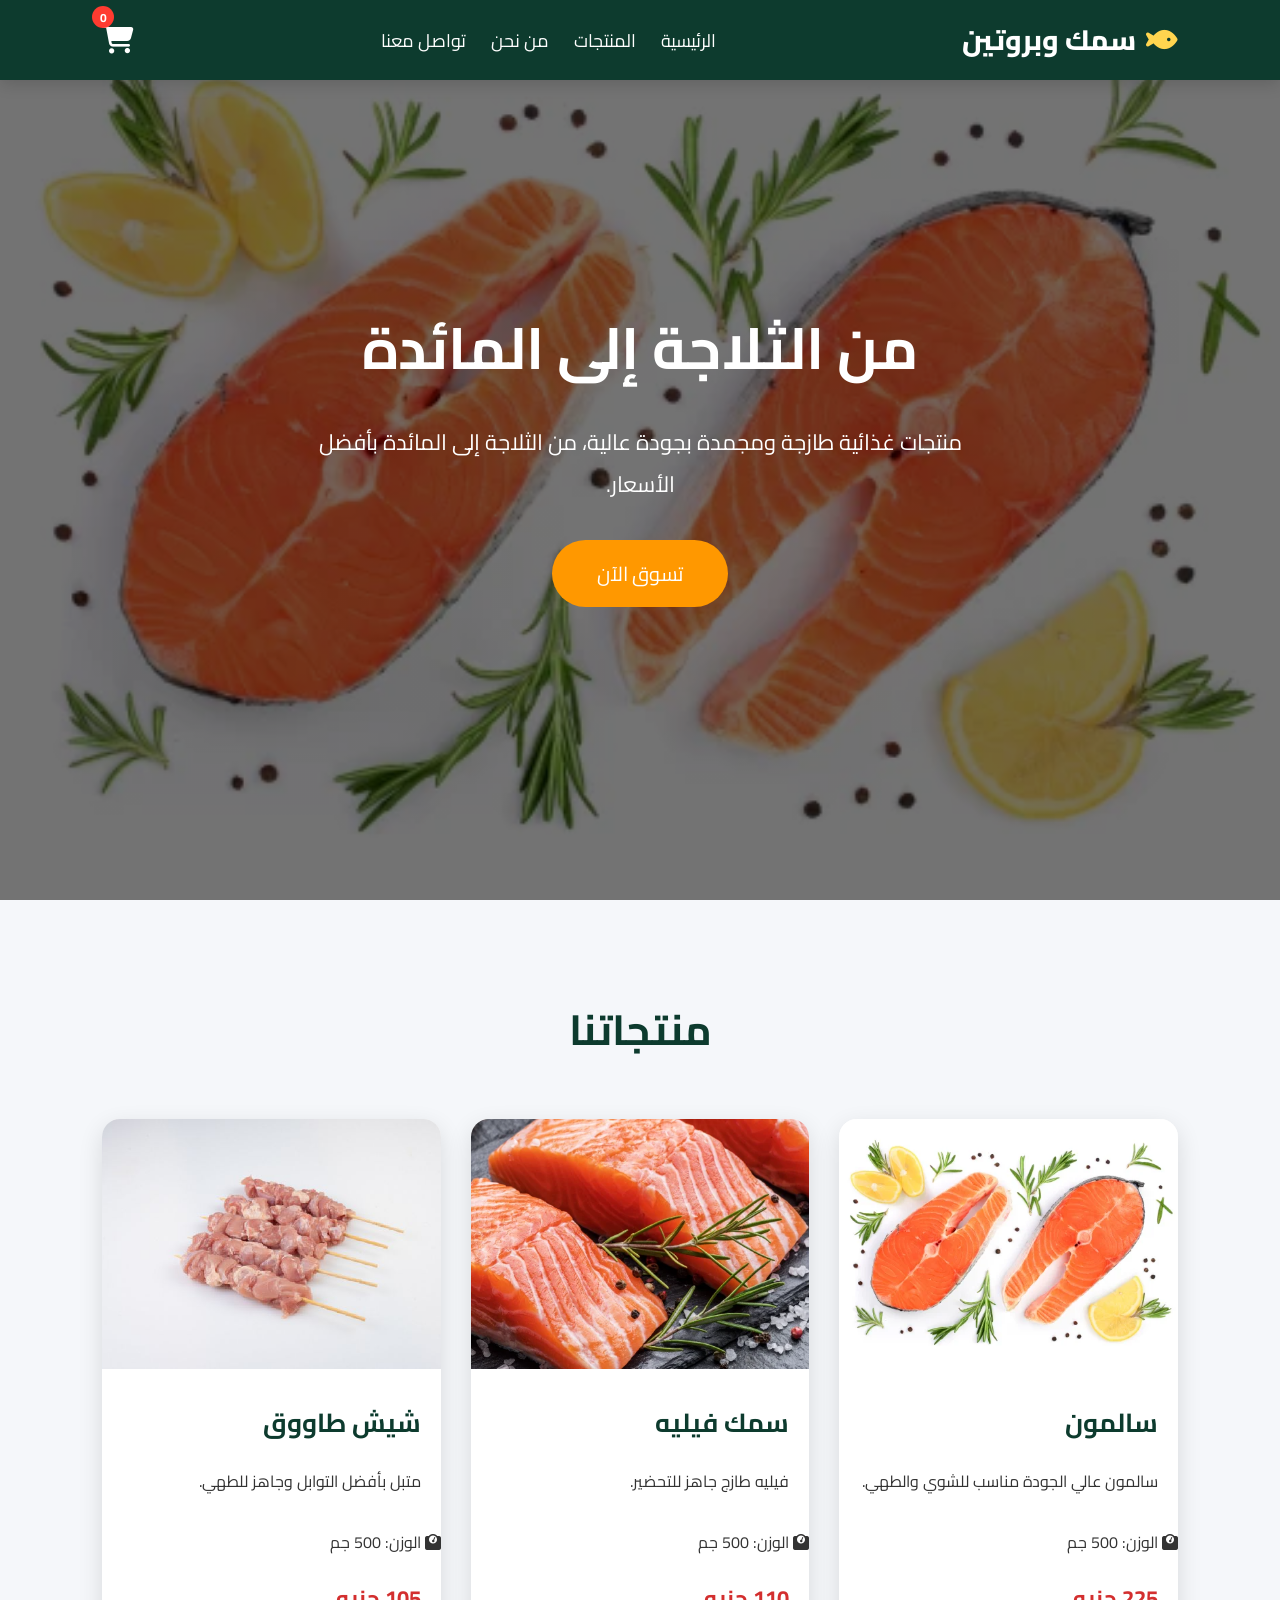
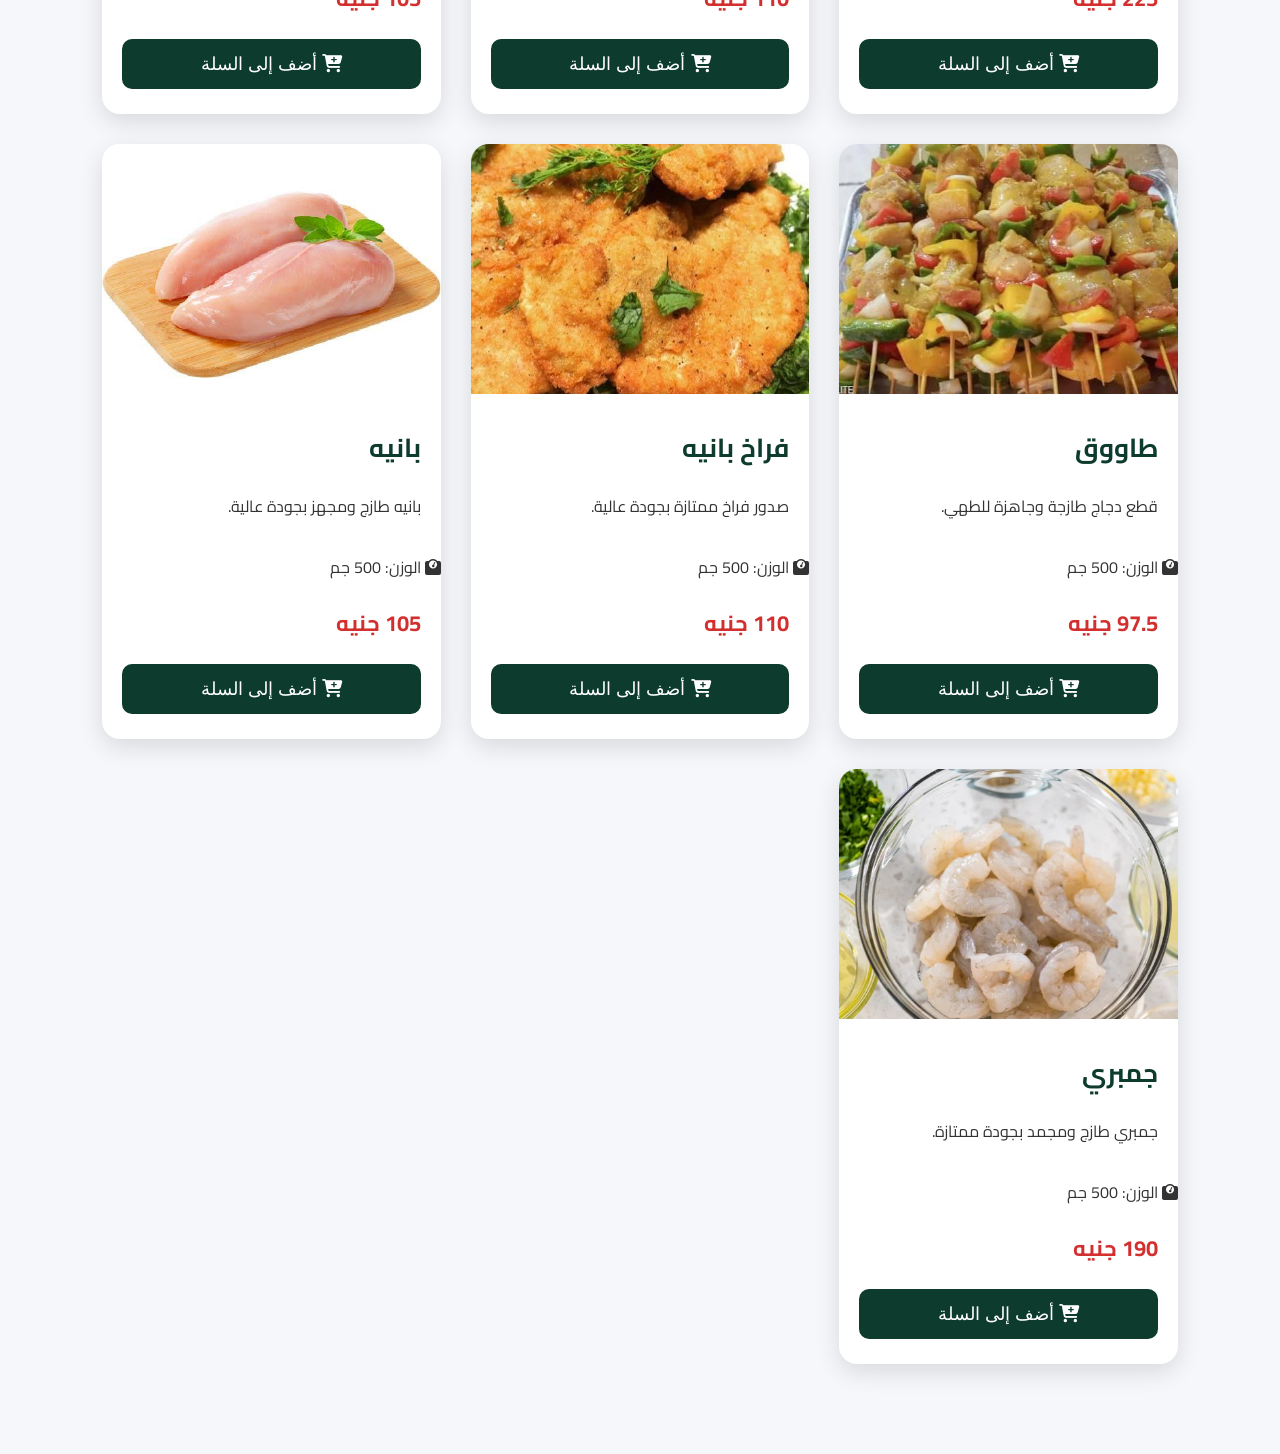
==== commit 9d26deb0: "Update index.html" ====
--- a/index.html
+++ b/index.html
@@ -4,62 +4,105 @@
 <head>
 
 <meta charset="UTF-8">
+
 <meta name="viewport" content="width=device-width, initial-scale=1.0">
 
 <title>سمك وبروتين</title>
 
+
 <link rel="stylesheet" href="style.css">
 
+
 <link rel="preconnect" href="https://fonts.googleapis.com">
+
 <link href="https://fonts.googleapis.com/css2?family=Cairo:wght@400;600;700;800&display=swap" rel="stylesheet">
+
 
 <link rel="stylesheet"
 href="https://cdnjs.cloudflare.com/ajax/libs/font-awesome/6.6.0/css/all.min.css">
 
+
 </head>
 
 
+
 <body>
 
 
+
 <header>
 
+
 <div class="logo">
 
 <i class="fa-solid fa-fish"></i>
 
-<span>سمك وبروتين</span>
-
-</div>
+<span>
+سمك وبروتين
+</span>
+
+
+</div>
+
+
 
 
 <nav>
 
-<a href="#">الرئيسية</a>
-
-<a href="#products">المنتجات</a>
-
-<a href="#about">من نحن</a>
-
-<a href="#contact">تواصل معنا</a>
+
+<a href="#">
+الرئيسية
+</a>
+
+
+<a href="#products">
+المنتجات
+</a>
+
+
+<a href="#about">
+من نحن
+</a>
+
+
+<a href="#contact">
+تواصل معنا
+</a>
+
+
 
 </nav>
 
 
+
+
+
 <div class="cart-icon" onclick="toggleCart()">
 
+
 <i class="fa-solid fa-cart-shopping"></i>
 
-<span id="cart-count">0</span>
-
-</div>
+
+<span id="cart-count">
+0
+</span>
+
+
+
+</div>
+
 
 
 </header>
 
 
 
+
+
+
+
 <section class="hero">
+
 
 
 <div class="overlay">
@@ -70,10 +113,15 @@
 </h1>
 
 
-<p>
+
+<p>
+
 منتجات غذائية طازجة ومجمدة بجودة عالية،
-اختيارات متنوعة بأوزان وأسعار مناسبة.
-</p>
+من الثلاجة إلى المائدة بأفضل الأسعار.
+
+</p>
+
+
 
 
 <a href="#products" class="btn">
@@ -83,36 +131,59 @@
 </a>
 
 
-</div>
+
+</div>
+
 
 
 </section>
 <section id="products" class="products">
 
-<h2>منتجاتنا</h2>
+
+<h2>
+منتجاتنا
+</h2>
+
 
 
 <div class="cards">
 
 
 
+
+
 <div class="card">
 
 <img src="salmon.webp" alt="سالمون">
 
-<h3>سالمون</h3>
+
+<h3>
+سالمون
+</h3>
+
 
 <p>
 سالمون عالي الجودة مناسب للشوي والطهي.
 </p>
 
-<div class="weight">
-الوزن: 500 جم
-</div>
-
-<div class="price">
+
+
+<div class="weight">
+
+<i class="fa-solid fa-weight-scale"></i>
+
+الوزن: 500 جم
+
+</div>
+
+
+
+<div class="price">
+
 225 جنيه
-</div>
+
+</div>
+
 
 
 <button onclick="addToCart('سالمون 500 جم',225)">
@@ -123,29 +194,49 @@
 
 </button>
 
-</div>
-
-
-
-
-
-<div class="card">
+
+</div>
+
+
+
+
+
+
+
+
+<div class="card">
+
 
 <img src="fish-fillet.webp" alt="سمك فيليه">
 
-<h3>سمك فيليه</h3>
+
+<h3>
+سمك فيليه
+</h3>
+
 
 <p>
 فيليه طازج جاهز للتحضير.
 </p>
 
-<div class="weight">
-الوزن: 500 جم
-</div>
-
-<div class="price">
+
+
+<div class="weight">
+
+<i class="fa-solid fa-weight-scale"></i>
+
+الوزن: 500 جم
+
+</div>
+
+
+
+<div class="price">
+
 110 جنيه
-</div>
+
+</div>
+
 
 
 <button onclick="addToCart('سمك فيليه 500 جم',110)">
@@ -156,29 +247,50 @@
 
 </button>
 
-</div>
-
-
-
-
-
-<div class="card">
+
+
+</div>
+
+
+
+
+
+
+
+
+<div class="card">
+
 
 <img src="shish-tawook.jpg" alt="شيش طاووق">
 
-<h3>شيش طاووق</h3>
+
+<h3>
+شيش طاووق
+</h3>
+
 
 <p>
 متبل بأفضل التوابل وجاهز للطهي.
 </p>
 
-<div class="weight">
-الوزن: 500 جم
-</div>
-
-<div class="price">
+
+
+<div class="weight">
+
+<i class="fa-solid fa-weight-scale"></i>
+
+الوزن: 500 جم
+
+</div>
+
+
+
+<div class="price">
+
 105 جنيه
-</div>
+
+</div>
+
 
 
 <button onclick="addToCart('شيش طاووق 500 جم',105)">
@@ -189,29 +301,50 @@
 
 </button>
 
-</div>
-
-
-
-
-
-<div class="card">
+
+
+</div>
+
+
+
+
+
+
+
+
+<div class="card">
+
 
 <img src="tawook.jpeg" alt="طاووق">
 
-<h3>طاووق</h3>
+
+<h3>
+طاووق
+</h3>
+
 
 <p>
 قطع دجاج طازجة وجاهزة للطهي.
 </p>
 
-<div class="weight">
-الوزن: 500 جم
-</div>
-
-<div class="price">
+
+
+<div class="weight">
+
+<i class="fa-solid fa-weight-scale"></i>
+
+الوزن: 500 جم
+
+</div>
+
+
+
+<div class="price">
+
 97.5 جنيه
-</div>
+
+</div>
+
 
 
 <button onclick="addToCart('طاووق 500 جم',97.5)">
@@ -222,29 +355,50 @@
 
 </button>
 
-</div>
-
-
-
-
-
-<div class="card">
+
+
+</div>
+
+
+
+
+
+
+
+
+<div class="card">
+
 
 <img src="chicken-pane.jpeg" alt="فراخ بانيه">
 
-<h3>فراخ بانيه</h3>
+
+<h3>
+فراخ بانيه
+</h3>
+
 
 <p>
 صدور فراخ ممتازة بجودة عالية.
 </p>
 
-<div class="weight">
-الوزن: 500 جم
-</div>
-
-<div class="price">
+
+
+<div class="weight">
+
+<i class="fa-solid fa-weight-scale"></i>
+
+الوزن: 500 جم
+
+</div>
+
+
+
+<div class="price">
+
 110 جنيه
-</div>
+
+</div>
+
 
 
 <button onclick="addToCart('فراخ بانيه 500 جم',110)">
@@ -255,29 +409,50 @@
 
 </button>
 
-</div>
-
-
-
-
-
-<div class="card">
+
+
+</div>
+
+
+
+
+
+
+
+
+<div class="card">
+
 
 <img src="pane.jpeg" alt="بانيه">
 
-<h3>بانيه</h3>
-
-<p>
-بانيه طازج ومجهز بطريقة مميزة.
-</p>
-
-<div class="weight">
-الوزن: 500 جم
-</div>
-
-<div class="price">
+
+<h3>
+بانيه
+</h3>
+
+
+<p>
+بانيه طازج ومجهز بجودة عالية.
+</p>
+
+
+
+<div class="weight">
+
+<i class="fa-solid fa-weight-scale"></i>
+
+الوزن: 500 جم
+
+</div>
+
+
+
+<div class="price">
+
 105 جنيه
-</div>
+
+</div>
+
 
 
 <button onclick="addToCart('بانيه 500 جم',105)">
@@ -288,294 +463,69 @@
 
 </button>
 
-</div>
-
-
-
-
-
-<div class="card">
+
+
+</div>
+
+
+
+
+
+
+
+
+<div class="card">
+
 
 <img src="shrimp.webp" alt="جمبرى">
 
-<h3>جمبرى</h3>
+
+<h3>
+جمبري
+</h3>
+
 
 <p>
 جمبري طازج ومجمد بجودة ممتازة.
 </p>
 
-<div class="weight">
-الوزن: 500 جم
-</div>
-
-<div class="price">
+
+
+<div class="weight">
+
+<i class="fa-solid fa-weight-scale"></i>
+
+الوزن: 500 جم
+
+</div>
+
+
+
+<div class="price">
+
 190 جنيه
-</div>
-
-
-<button onclick="addToCart('جمبرى 500 جم',190)">
-
-<i class="fa-solid fa-cart-plus"></i>
-
-أضف إلى السلة
-
-</button>
-
-</div>
-
-
-
-</div>
+
+</div>
+
+
+
+<button onclick="addToCart('جمبري 500 جم',190)">
+
+<i class="fa-solid fa-cart-plus"></i>
+
+أضف إلى السلة
+
+</button>
+
+
+
+</div>
+
+
+
+
+</div>
+
 
 
 </section>
-
-<!-- Shopping Cart -->
-
-<div id="cart" class="cart">
-
-
-<div class="cart-header">
-
-<h2>
-
-<i class="fa-solid fa-cart-shopping"></i>
-
-سلة المشتريات
-
-</h2>
-
-
-<span class="close-cart" onclick="toggleCart()">
-
-&times;
-
-</span>
-
-
-</div>
-
-
-
-<div id="cart-items" class="cart-items">
-
-<!-- المنتجات تضاف هنا بواسطة JavaScript -->
-
-</div>
-
-
-
-
-<div class="cart-footer">
-
-
-<h3>
-
-الإجمالي :
-<span id="total-price">0</span>
-جنيه
-
-</h3>
-
-
-
-<button id="checkoutBtn" class="whatsapp-btn">
-
-
-<i class="fab fa-whatsapp"></i>
-
-إرسال الطلب عبر واتساب
-
-
-</button>
-
-
-</div>
-
-
-
-</div>
-
-
-
-
-
-<!-- About -->
-
-
-<section id="about" class="about">
-
-
-<h2>
-لماذا نحن؟
-</h2>
-
-
-
-<div class="features">
-
-
-
-<div class="feature">
-
-<i class="fa-solid fa-snowflake"></i>
-
-<h3>
-حفظ بالتجميد
-</h3>
-
-
-<p>
-نحافظ على جودة المنتجات من الثلاجة إلى المائدة.
-</p>
-
-
-</div>
-
-
-
-
-
-<div class="feature">
-
-
-<i class="fa-solid fa-award"></i>
-
-
-<h3>
-أفضل جودة
-</h3>
-
-
-<p>
-نختار أجود المنتجات بعناية لضمان رضا العملاء.
-</p>
-
-
-</div>
-
-
-
-
-
-<div class="feature">
-
-
-<i class="fa-solid fa-truck-fast"></i>
-
-
-<h3>
-توصيل سريع
-</h3>
-
-
-<p>
-خدمة توصيل سريعة وآمنة حتى باب المنزل.
-</p>
-
-
-</div>
-
-
-
-</div>
-
-
-</section>
-
-
-
-
-
-
-<!-- Contact -->
-
-
-<footer id="contact">
-
-
-
-<h2>
-سمك وبروتين
-</h2>
-
-
-
-<p>
-منتجات غذائية طازجة ومجمدة بأعلى جودة.
-</p>
-
-
-
-
-<div class="social">
-
-
-<a href="https://wa.me/201159866529" target="_blank">
-
-<i class="fab fa-whatsapp"></i>
-
-</a>
-
-
-
-
-<a href="#">
-
-<i class="fab fa-facebook"></i>
-
-</a>
-
-
-
-<a href="#">
-
-<i class="fab fa-instagram"></i>
-
-</a>
-
-
-
-</div>
-
-
-
-
-<p class="copyright">
-
-© 2026 جميع الحقوق محفوظة | سمك وبروتين
-
-</p>
-
-
-
-</footer>
-
-
-
-
-
-
-<!-- Floating WhatsApp -->
-
-
-<a href="https://wa.me/201159866529"
-target="_blank"
-class="floating-whatsapp">
-
-
-<i class="fab fa-whatsapp"></i>
-
-
-</a>
-
-
-
-
-
-<script src="script.js"></script>
-
-
-</body>
-
-</html>
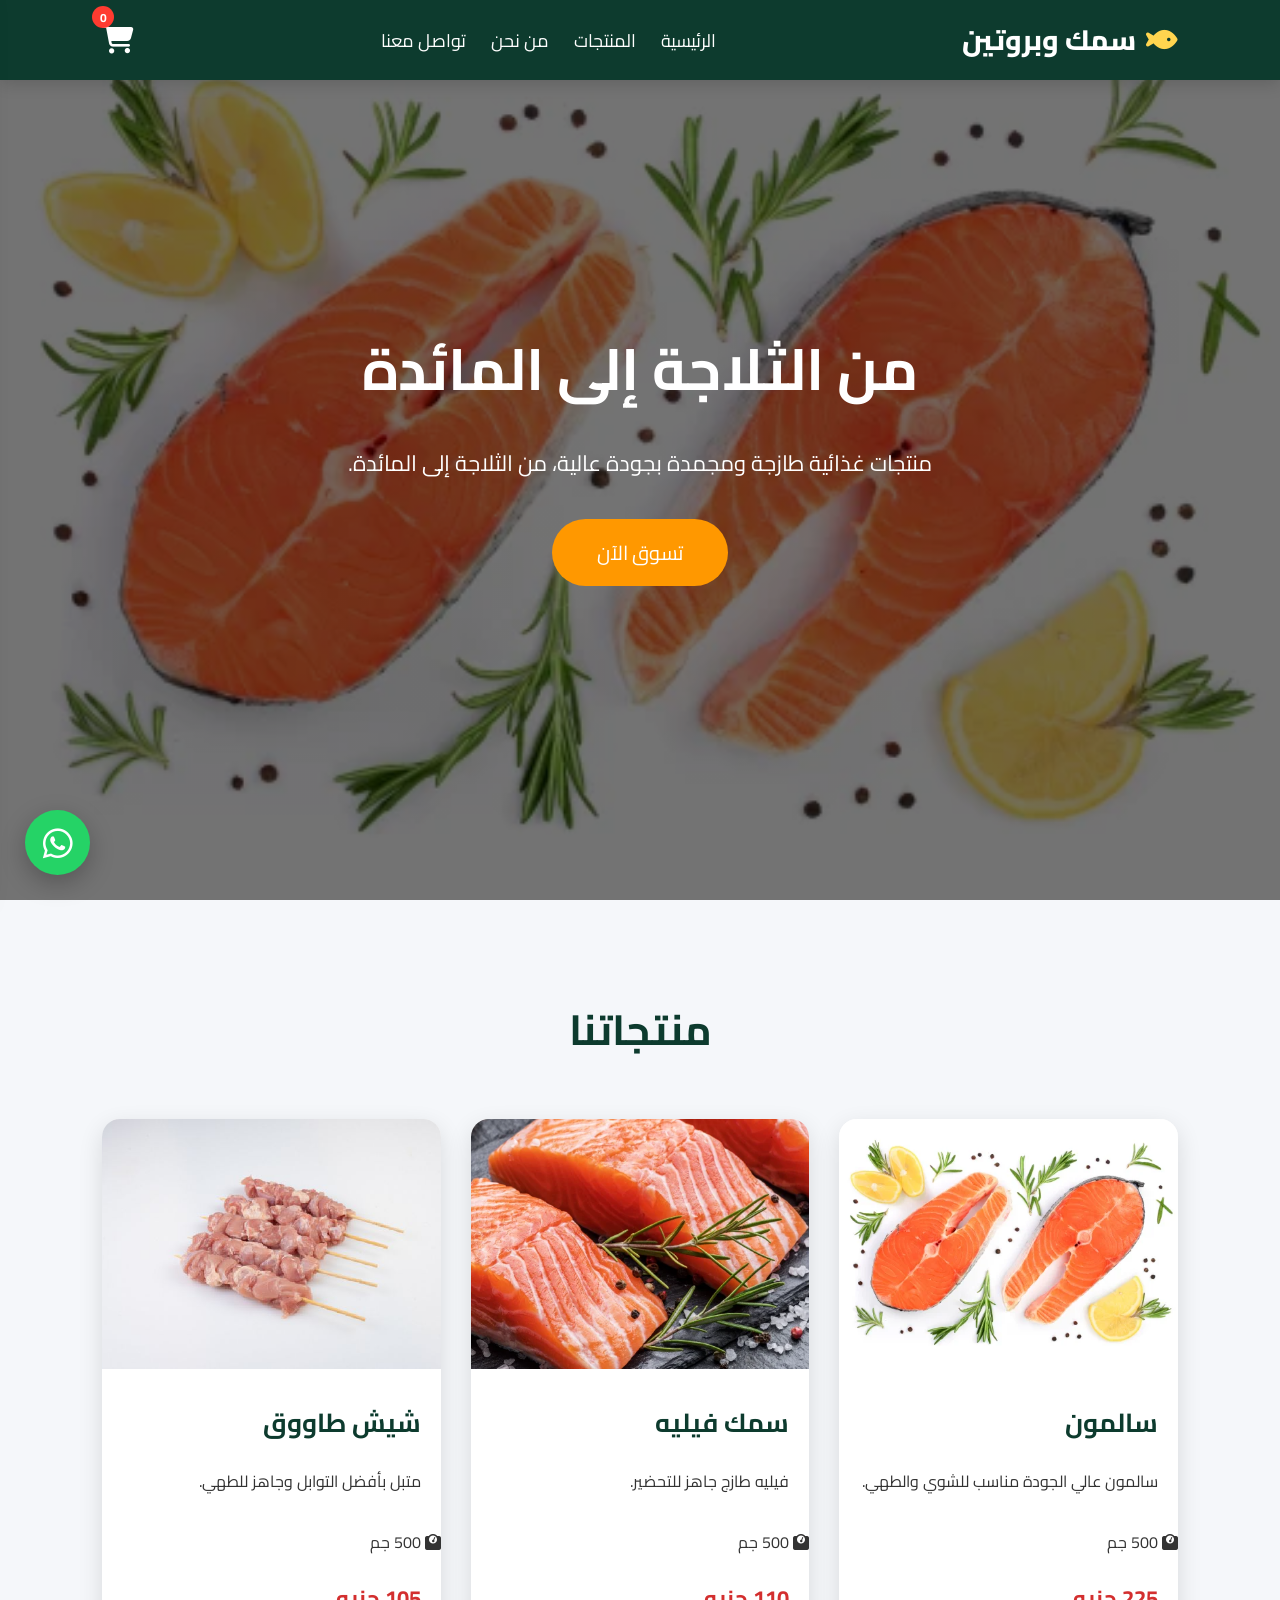
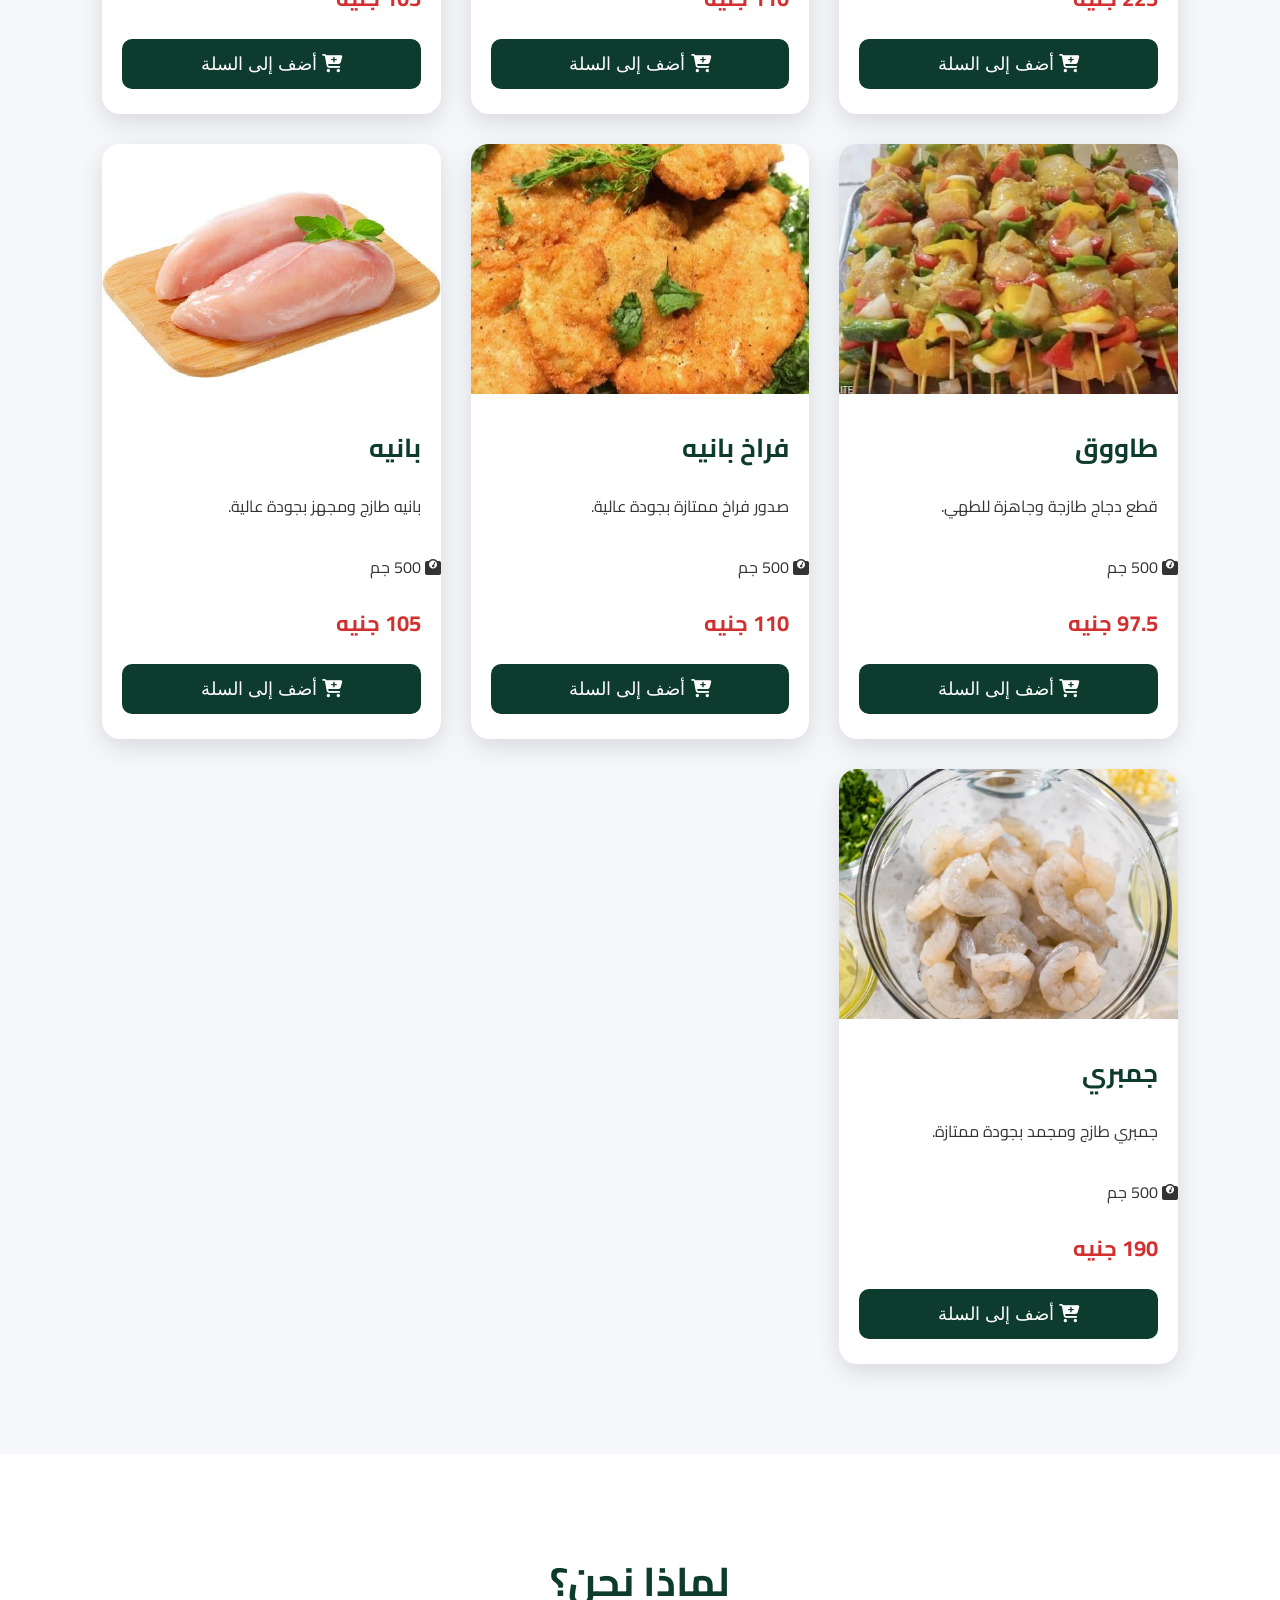
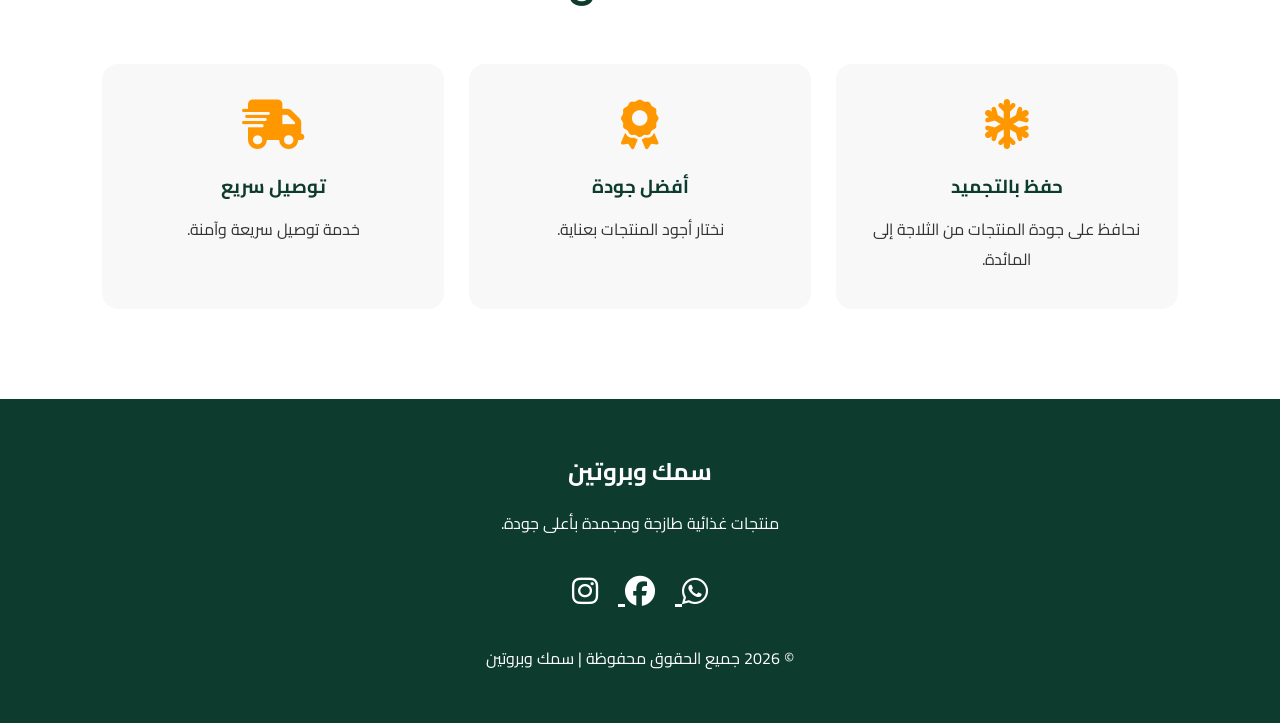
==== commit bffc624a: "Update index.html" ====
--- a/index.html
+++ b/index.html
@@ -23,7 +23,6 @@
 
 
 </head>
-
 
 
 <body>
@@ -41,14 +40,12 @@
 سمك وبروتين
 </span>
 
-
 </div>
 
 
 
 
 <nav>
-
 
 <a href="#">
 الرئيسية
@@ -70,8 +67,8 @@
 </a>
 
 
-
 </nav>
+
 
 
 
@@ -88,7 +85,6 @@
 </span>
 
 
-
 </div>
 
 
@@ -101,25 +97,29 @@
 
 
 
+
 <section class="hero">
 
 
-
 <div class="overlay">
 
 
 <h1>
+
 من الثلاجة إلى المائدة
+
 </h1>
 
 
 
+
 <p>
 
 منتجات غذائية طازجة ومجمدة بجودة عالية،
-من الثلاجة إلى المائدة بأفضل الأسعار.
-
-</p>
+من الثلاجة إلى المائدة.
+
+</p>
+
 
 
 
@@ -133,7 +133,6 @@
 
 
 </div>
-
 
 
 </section>
@@ -146,6 +145,7 @@
 
 
 
+
 <div class="cards">
 
 
@@ -172,7 +172,7 @@
 
 <i class="fa-solid fa-weight-scale"></i>
 
-الوزن: 500 جم
+500 جم
 
 </div>
 
@@ -206,7 +206,6 @@
 
 <div class="card">
 
-
 <img src="fish-fillet.webp" alt="سمك فيليه">
 
 
@@ -225,7 +224,7 @@
 
 <i class="fa-solid fa-weight-scale"></i>
 
-الوزن: 500 جم
+500 جم
 
 </div>
 
@@ -248,7 +247,6 @@
 </button>
 
 
-
 </div>
 
 
@@ -260,7 +258,6 @@
 
 <div class="card">
 
-
 <img src="shish-tawook.jpg" alt="شيش طاووق">
 
 
@@ -279,7 +276,7 @@
 
 <i class="fa-solid fa-weight-scale"></i>
 
-الوزن: 500 جم
+500 جم
 
 </div>
 
@@ -302,7 +299,6 @@
 </button>
 
 
-
 </div>
 
 
@@ -314,7 +310,6 @@
 
 <div class="card">
 
-
 <img src="tawook.jpeg" alt="طاووق">
 
 
@@ -333,7 +328,7 @@
 
 <i class="fa-solid fa-weight-scale"></i>
 
-الوزن: 500 جم
+500 جم
 
 </div>
 
@@ -356,7 +351,6 @@
 </button>
 
 
-
 </div>
 
 
@@ -368,7 +362,6 @@
 
 <div class="card">
 
-
 <img src="chicken-pane.jpeg" alt="فراخ بانيه">
 
 
@@ -387,7 +380,7 @@
 
 <i class="fa-solid fa-weight-scale"></i>
 
-الوزن: 500 جم
+500 جم
 
 </div>
 
@@ -410,7 +403,6 @@
 </button>
 
 
-
 </div>
 
 
@@ -422,7 +414,6 @@
 
 <div class="card">
 
-
 <img src="pane.jpeg" alt="بانيه">
 
 
@@ -441,7 +432,7 @@
 
 <i class="fa-solid fa-weight-scale"></i>
 
-الوزن: 500 جم
+500 جم
 
 </div>
 
@@ -464,7 +455,6 @@
 </button>
 
 
-
 </div>
 
 
@@ -476,8 +466,7 @@
 
 <div class="card">
 
-
-<img src="shrimp.webp" alt="جمبرى">
+<img src="shrimp.webp" alt="جمبري">
 
 
 <h3>
@@ -495,7 +484,7 @@
 
 <i class="fa-solid fa-weight-scale"></i>
 
-الوزن: 500 جم
+500 جم
 
 </div>
 
@@ -518,14 +507,313 @@
 </button>
 
 
-
-</div>
-
-
-
-
-</div>
-
+</div>
+
+
+
+
+
+</div>
 
 
 </section>
+<!-- Shopping Cart -->
+
+<div id="cart" class="cart">
+
+
+<div class="cart-header">
+
+
+<h2>
+
+<i class="fa-solid fa-cart-shopping"></i>
+
+سلة المشتريات
+
+</h2>
+
+
+
+<span class="close-cart" onclick="toggleCart()">
+
+&times;
+
+</span>
+
+
+</div>
+
+
+
+
+
+<div id="cart-items" class="cart-items">
+
+</div>
+
+
+
+
+
+
+<div class="cart-footer">
+
+
+<h3>
+
+<i class="fa-solid fa-money-bill-wave"></i>
+
+الإجمالي :
+
+<span id="total-price">
+
+0
+
+</span>
+
+جنيه
+
+</h3>
+
+
+
+
+
+
+<button id="goCheckout" class="checkout-btn">
+
+
+<i class="fa-solid fa-credit-card"></i>
+
+
+إتمام الشراء والدفع
+
+
+</button>
+
+
+
+</div>
+
+
+
+</div>
+
+
+
+
+
+
+
+
+
+<!-- About -->
+
+
+<section id="about" class="about">
+
+
+<h2>
+لماذا نحن؟
+</h2>
+
+
+
+
+<div class="features">
+
+
+
+<div class="feature">
+
+
+<i class="fa-solid fa-snowflake"></i>
+
+
+<h3>
+حفظ بالتجميد
+</h3>
+
+
+<p>
+
+نحافظ على جودة المنتجات من الثلاجة إلى المائدة.
+
+</p>
+
+
+</div>
+
+
+
+
+
+
+
+<div class="feature">
+
+
+<i class="fa-solid fa-award"></i>
+
+
+<h3>
+أفضل جودة
+</h3>
+
+
+<p>
+
+نختار أجود المنتجات بعناية.
+
+</p>
+
+
+</div>
+
+
+
+
+
+
+
+<div class="feature">
+
+
+<i class="fa-solid fa-truck-fast"></i>
+
+
+<h3>
+توصيل سريع
+</h3>
+
+
+<p>
+
+خدمة توصيل سريعة وآمنة.
+
+</p>
+
+
+</div>
+
+
+
+
+</div>
+
+
+</section>
+
+
+
+
+
+
+
+
+
+<!-- Contact -->
+
+
+<footer id="contact">
+
+
+<h2>
+
+سمك وبروتين
+
+</h2>
+
+
+
+<p>
+
+منتجات غذائية طازجة ومجمدة بأعلى جودة.
+
+</p>
+
+
+
+
+
+
+<div class="social">
+
+
+<a href="https://wa.me/201159866529" target="_blank">
+
+<i class="fab fa-whatsapp"></i>
+
+</a>
+
+
+
+<a href="#">
+
+<i class="fab fa-facebook"></i>
+
+</a>
+
+
+
+<a href="#">
+
+<i class="fab fa-instagram"></i>
+
+</a>
+
+
+
+</div>
+
+
+
+
+
+
+<p class="copyright">
+
+© 2026 جميع الحقوق محفوظة | سمك وبروتين
+
+</p>
+
+
+
+</footer>
+
+
+
+
+
+
+
+
+
+<!-- Floating WhatsApp -->
+
+
+<a href="https://wa.me/201159866529"
+target="_blank"
+class="floating-whatsapp">
+
+
+<i class="fab fa-whatsapp"></i>
+
+
+</a>
+
+
+
+
+
+
+
+
+<script src="script.js"></script>
+
+
+
+</body>
+
+</html>
